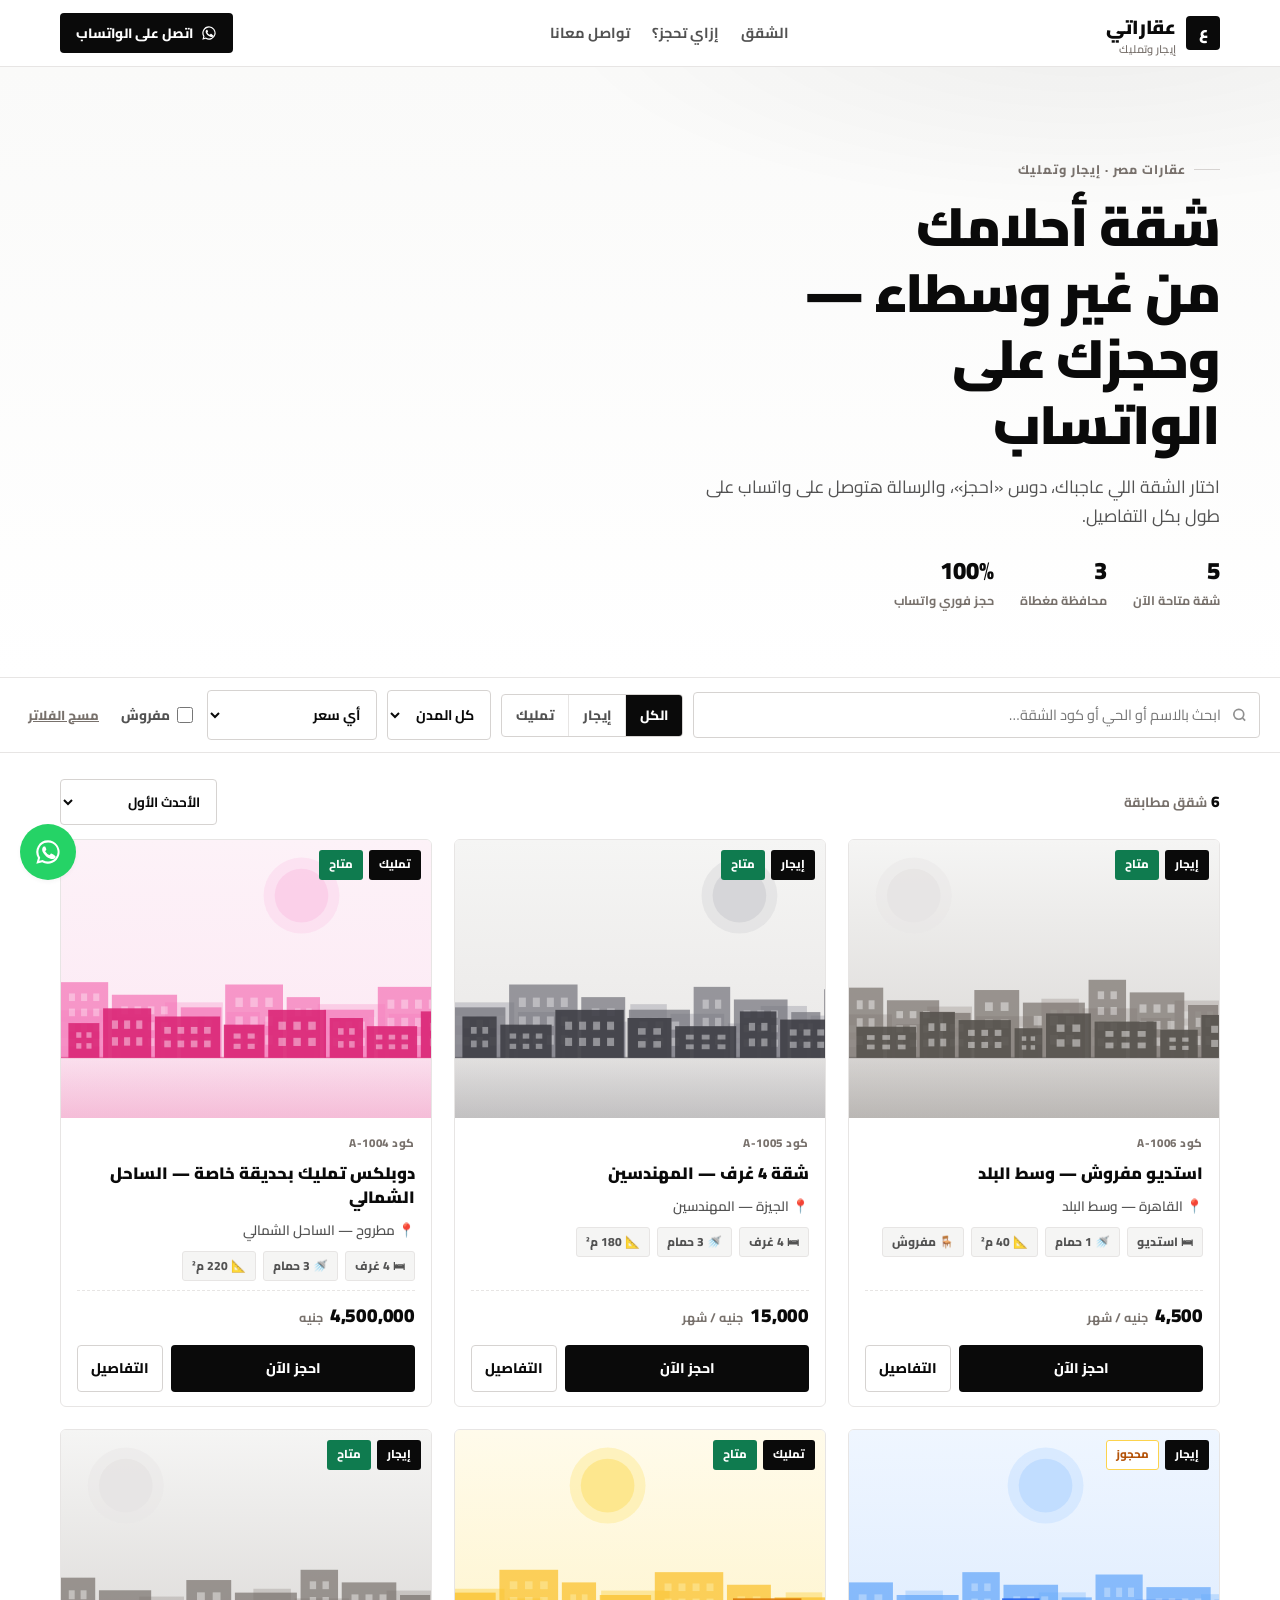
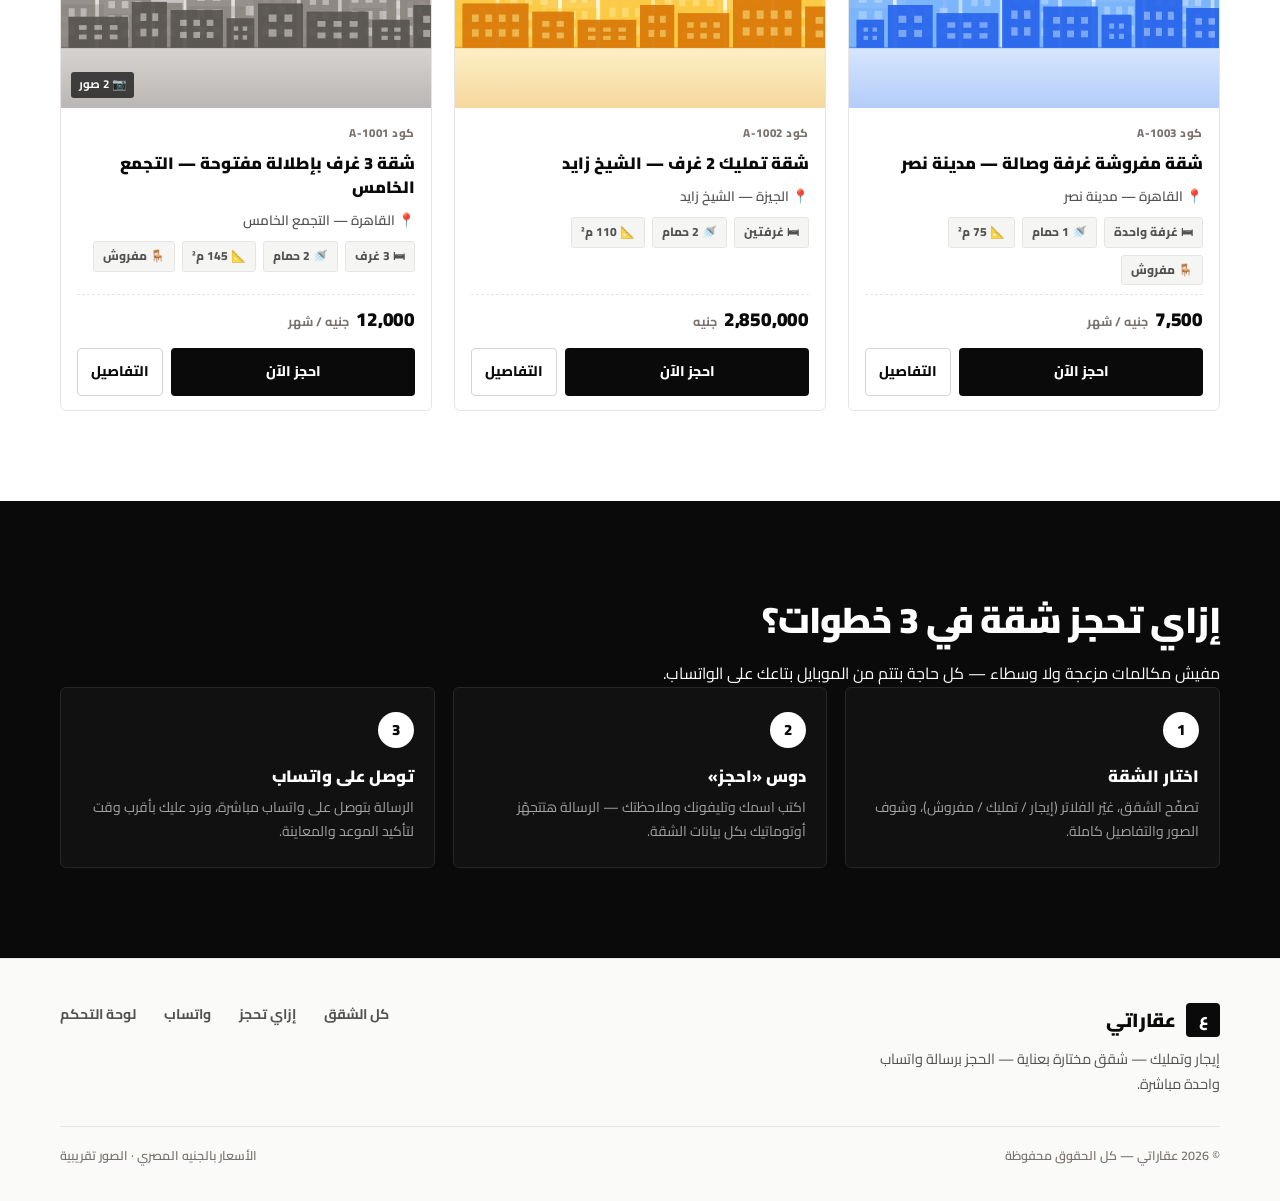
==== index.html @ 0a49b3c4 "aqarat site: public listings + admin panel + whatsapp booking" ====
<!DOCTYPE html>
<html lang="ar" dir="rtl">
<head>
<meta charset="utf-8">
<meta name="viewport" content="width=device-width, initial-scale=1, viewport-fit=cover">
<title>عقاراتي — إيجار وتمليك | شقق مختارة بعناية</title>
<meta name="description" content="موقع عقارات لعرض شقق الإيجار والتمليك — تفاصيل كاملة وصور، وحجز فوري عبر الواتساب.">
<meta name="theme-color" content="#0A0A0A">
<link rel="icon" href="assets/app-icon.svg" type="image/svg+xml">
<link rel="preconnect" href="https://fonts.googleapis.com">
<link rel="preconnect" href="https://fonts.gstatic.com" crossorigin>
<link href="https://fonts.googleapis.com/css2?family=Cairo:wght@400;600;700;800;900&display=swap" rel="stylesheet">
<link rel="stylesheet" href="assets/css/style.css">
</head>
<body>

<header class="hdr">
  <div class="wrap hdr__in">
    <a class="brand" href="#top">
      <span class="brand__mark" id="brandMark">ع</span>
      <span>
        <span id="brandName">عقاراتي</span>
        <small class="brand__sub" id="brandSub">إيجار وتمليك</small>
      </span>
    </a>
    <nav class="hdr__nav">
      <a href="#listings">الشقق</a>
      <a href="#how">إزاي تحجز؟</a>
      <a href="#" id="navWa">تواصل معانا</a>
    </nav>
    <a class="hdr__wa" id="hdrWa" href="#" target="_blank" rel="noopener">
      <svg width="16" height="16" viewBox="0 0 24 24" fill="currentColor" aria-hidden="true"><path d="M12 2a10 10 0 0 0-8.6 15.1L2 22l5-1.3A10 10 0 1 0 12 2zm0 18.2a8.2 8.2 0 0 1-4.2-1.2l-.3-.2-3 .8.8-2.9-.2-.3A8.2 8.2 0 1 1 12 20.2zm4.6-6.1c-.3-.1-1.5-.7-1.7-.8-.2-.1-.4-.1-.6.1-.2.3-.6.8-.8 1-.1.2-.3.2-.5.1a6.7 6.7 0 0 1-3.3-2.9c-.3-.4 0-.5.2-.7l.4-.5c.1-.2.2-.3.3-.5 0-.2 0-.4-.1-.5l-.7-1.7c-.2-.5-.4-.4-.6-.4h-.5c-.2 0-.5.1-.7.3-.3.3-1 1-1 2.4s1 2.8 1.2 3c.1.2 2 3.1 4.9 4.3.7.3 1.2.5 1.7.6.7.2 1.3.2 1.8.1.6-.1 1.5-.6 1.7-1.2.2-.6.2-1.1.2-1.2-.1-.2-.3-.3-.5-.4z"/></svg>
      <span>اتصل على الواتساب</span>
    </a>
    <button class="hdr__burger" id="burger" aria-label="القائمة">☰</button>
  </div>
</header>

<section class="hero" id="top">
  <div class="wrap">
    <span class="hero__eyebrow">عقارات مصر · إيجار وتمليك</span>
    <h1>شقة أحلامك <em>من غير وسطاء</em> — وحجزك على الواتساب</h1>
    <p id="heroTagline">اختار الشقة اللي عاجباك، دوس «احجز»، والرسالة هتوصل على واتساب على طول بكل التفاصيل.</p>
    <div class="hero__stats" id="heroStats">
      <div class="hstat"><b id="stAvail">—</b><span>شقة متاحة الآن</span></div>
      <div class="hstat"><b id="stCities">—</b><span>محافظة مغطاة</span></div>
      <div class="hstat"><b>100%</b><span>حجز فوري واتساب</span></div>
    </div>
  </div>
</section>

<section class="filters" id="listings">
  <div class="wrap filters__in">
    <div class="f-search">
      <input type="search" id="fq" placeholder="ابحث بالاسم أو الحي أو كود الشقة…" aria-label="بحث">
      <svg width="17" height="17" viewBox="0 0 24 24" fill="none" stroke="currentColor" stroke-width="2.4"><circle cx="11" cy="11" r="7"/><path d="m20 20-3.5-3.5"/></svg>
    </div>
    <div class="f-toggle" id="fType" role="group" aria-label="نوع العرض">
      <button type="button" data-v="all" class="is-on">الكل</button>
      <button type="button" data-v="rent">إيجار</button>
      <button type="button" data-v="sale">تمليك</button>
    </div>
    <select class="f-sel" id="fCity" aria-label="المدينة">
      <option value="all">كل المدن</option>
    </select>
    <select class="f-sel" id="fPrice" aria-label="السعر">
      <option value="all">أي سعر</option>
      <option value="rent-lt5000">إيجار أقل من 5,000</option>
      <option value="rent-5000-10000">إيجار 5,000 – 10,000</option>
      <option value="rent-10000-20000">إيجار 10,000 – 20,000</option>
      <option value="rent-gt20000">إيجار أكثر من 20,000</option>
      <option value="sale-lt3000000">تمليك أقل من 3 مليون</option>
      <option value="sale-gt3000000">تمليك أكثر من 3 مليون</option>
    </select>
    <label class="f-check"><input type="checkbox" id="fFurn"> مفروش</label>
    <button class="f-reset" id="fReset" type="button">مسح الفلاتر</button>
  </div>
</section>

<main class="wrap">
  <div class="toolbar">
    <div><b id="resCount">—</b> <span id="resLabel">شقة مطابقة</span></div>
    <select id="fSort" aria-label="ترتيب">
      <option value="new">الأحدث الأول</option>
      <option value="low">السعر: من الأقل</option>
      <option value="high">السعر: من الأعلى</option>
      <option value="area">المساحة: من الأكبر</option>
    </select>
  </div>
  <div class="grid" id="grid"></div>
</main>

<section class="how" id="how">
  <div class="wrap">
    <h2>إزاي تحجز شقة في 3 خطوات؟</h2>
    <p>مفيش مكالمات مزعجة ولا وسطاء — كل حاجة بتتم من الموبايل بتاعك على الواتساب.</p>
    <div class="how__grid">
      <div class="how__step">
        <b>1</b>
        <h3>اختار الشقة</h3>
        <p>تصفّح الشقق، غيّر الفلاتر (إيجار / تمليك / مفروش)، وشوف الصور والتفاصيل كاملة.</p>
      </div>
      <div class="how__step">
        <b>2</b>
        <h3>دوس «احجز»</h3>
        <p>اكتب اسمك وتليفونك وملاحظتك — الرسالة هتتجهّز أوتوماتيك بكل بيانات الشقة.</p>
      </div>
      <div class="how__step">
        <b>3</b>
        <h3>توصل على واتساب</h3>
        <p>الرسالة بتوصل على واتساب مباشرة، ونرد عليك بأقرب وقت لتأكيد الموعد والمعاينة.</p>
      </div>
    </div>
  </div>
</section>

<footer class="ftr">
  <div class="wrap">
    <div class="ftr__in">
      <div>
        <a class="brand" href="#top">
          <span class="brand__mark">ع</span>
          <span><span id="ftrName">عقاراتي</span></span>
        </a>
        <p class="ftr__about" id="ftrAbout">إيجار وتمليك — شقق مختارة بعناية في مختلف محافظات مصر.</p>
      </div>
      <div class="ftr__links">
        <a href="#listings">كل الشقق</a>
        <a href="#how">إزاي تحجز</a>
        <a href="#" id="ftrWa" target="_blank" rel="noopener">واتساب</a>
        <a href="admin.html">لوحة التحكم</a>
      </div>
    </div>
    <div class="ftr__bottom">
      <span>© <span id="year"></span> <span id="ftrName2">عقاراتي</span> — كل الحقوق محفوظة</span>
      <span>الأسعار بالجنيه المصري · الصور تقريبية</span>
    </div>
  </div>
</footer>

<a class="fab-wa" id="fabWa" href="#" target="_blank" rel="noopener" aria-label="واتساب">
  <svg width="28" height="28" viewBox="0 0 24 24" fill="currentColor" aria-hidden="true"><path d="M12 2a10 10 0 0 0-8.6 15.1L2 22l5-1.3A10 10 0 1 0 12 2zm0 18.2a8.2 8.2 0 0 1-4.2-1.2l-.3-.2-3 .8.8-2.9-.2-.3A8.2 8.2 0 1 1 12 20.2zm4.6-6.1c-.3-.1-1.5-.7-1.7-.8-.2-.1-.4-.1-.6.1-.2.3-.6.8-.8 1-.1.2-.3.2-.5.1a6.7 6.7 0 0 1-3.3-2.9c-.3-.4 0-.5.2-.7l.4-.5c.1-.2.2-.3.3-.5 0-.2 0-.4-.1-.5l-.7-1.7c-.2-.5-.4-.4-.6-.4h-.5c-.2 0-.5.1-.7.3-.3.3-1 1-1 2.4s1 2.8 1.2 3c.1.2 2 3.1 4.9 4.3.7.3 1.2.5 1.7.6.7.2 1.3.2 1.8.1.6-.1 1.5-.6 1.7-1.2.2-.6.2-1.1.2-1.2-.1-.2-.3-.3-.5-.4z"/></svg>
</a>

<div class="modal" id="detModal" role="dialog" aria-modal="true" aria-label="تفاصيل الشقة">
  <div class="modal__bd" data-close></div>
  <div class="modal__panel" id="detPanel"></div>
</div>

<script src="assets/js/common.js"></script>
<script src="assets/js/app.js"></script>
<script>
(function(){
  var s = document.createElement('script');
  s.src = 'data/listings.js?t=' + Date.now();
  s.onload = function(){ window.App.boot(); };
  s.onerror = function(){ window.App.boot(); };
  document.body.appendChild(s);
})();
</script>
</body>
</html>
---- assets/css/style.css ----
/* ============================================================
   AQARAT — public site design system
   Monochrome editorial + Cairo font, sharp radius, hairlines
   ============================================================ */
:root{
  --paper:#FFFFFF;
  --bone:#FAFAF9;
  --sand:#F5F5F4;
  --ink:#0A0A0A;
  --graphite:#1E1E1E;

  --t-hi:#0A0A0A;
  --t-mid:#525252;
  --t-lo:#78716C;

  --line:#E7E5E4;
  --line-2:#D6D3D1;
  --line-dark:#262626;

  --ok:#0F7B4F;
  --ok-bg:#ECFDF5;
  --warn:#B45309;
  --warn-bg:#FFFBEB;
  --off:#6B7280;
  --off-bg:#F3F4F6;
  --wa:#25D366;
  --wa-dark:#128C7E;
  --danger:#B91C1C;

  --r:4px;
  --r-lg:6px;
  --max:1240px;
  --gut:clamp(16px,4vw,40px);
  --sect:clamp(48px,7vw,96px);

  --sans:'Cairo','Inter',-apple-system,BlinkMacSystemFont,'Segoe UI',sans-serif;
  --ease:cubic-bezier(.22,.61,.36,1);
  --sh:0 1px 2px rgba(0,0,0,.04),0 8px 28px -12px rgba(0,0,0,.14);
  --sh-lg:0 2px 4px rgba(0,0,0,.04),0 30px 70px -30px rgba(0,0,0,.28);
}

*,*::before,*::after{box-sizing:border-box;margin:0;padding:0}
html{scroll-behavior:smooth;-webkit-text-size-adjust:100%;scroll-padding-top:90px}
body{
  font-family:var(--sans);background:var(--paper);color:var(--t-hi);
  line-height:1.7;font-size:16px;overflow-x:hidden;-webkit-font-smoothing:antialiased;
}
img{display:block;max-width:100%}
button,input,select,textarea{font:inherit;color:inherit}
a{color:inherit;text-decoration:none}
button{cursor:pointer;background:none;border:0}
:focus-visible{outline:2px solid var(--ink);outline-offset:2px}

.wrap{max-width:var(--max);margin:0 auto;padding:0 var(--gut)}

/* ---------------- header ---------------- */
.hdr{
  position:sticky;top:0;z-index:60;background:rgba(255,255,255,.92);
  backdrop-filter:blur(14px);border-bottom:1px solid var(--line);
}
.hdr__in{display:flex;align-items:center;justify-content:space-between;gap:16px;height:66px}
.brand{display:flex;align-items:center;gap:10px;font-weight:900;font-size:19px;letter-spacing:-.01em}
.brand__mark{
  width:34px;height:34px;background:var(--ink);color:#fff;border-radius:var(--r);
  display:grid;place-items:center;font-size:16px;font-weight:900;flex:none;
}
.brand__sub{display:block;font-size:11px;font-weight:600;color:var(--t-lo);letter-spacing:.02em;line-height:1}
.hdr__nav{display:flex;gap:22px;font-size:14.5px;font-weight:700;color:var(--t-mid)}
.hdr__nav a:hover{color:var(--t-hi)}
.hdr__wa{
  display:inline-flex;align-items:center;gap:8px;background:var(--ink);color:#fff;
  padding:9px 16px;border-radius:var(--r);font-size:13.5px;font-weight:800;
  transition:transform .2s var(--ease),background .2s;
}
.hdr__wa:hover{transform:translateY(-1px);background:var(--graphite)}
.hdr__burger{display:none;font-size:22px;padding:6px 8px}
@media(max-width:860px){
  .hdr__nav{display:none}
  .hdr__nav.is-open{
    display:flex;position:absolute;top:66px;right:0;left:0;flex-direction:column;
    gap:16px;background:var(--paper);border-bottom:1px solid var(--line);
    padding:18px var(--gut);font-size:16px;box-shadow:var(--sh);
  }
  .hdr__wa span{display:none}
}

/* ---------------- hero ---------------- */
.hero{
  position:relative;padding:clamp(44px,7vw,84px) 0 clamp(36px,5vw,64px);
  background:
    radial-gradient(900px 340px at 85% -10%,rgba(0,0,0,.05),transparent 60%),
    linear-gradient(180deg,var(--bone),var(--paper));
  border-bottom:1px solid var(--line);
}
.hero__eyebrow{
  display:inline-flex;align-items:center;gap:8px;font-size:12.5px;font-weight:800;
  letter-spacing:.08em;color:var(--t-lo);text-transform:uppercase;margin-bottom:14px;
}
.hero__eyebrow::before{content:"";width:26px;height:1px;background:var(--line-2)}
.hero h1{
  font-size:clamp(30px,5.4vw,54px);line-height:1.22;font-weight:900;letter-spacing:-.02em;
  max-width:16ch;
}
.hero h1 em{font-style:normal;position:relative;white-space:nowrap}
.hero h1 em::after{
  content:"";position:absolute;left:0;right:0;bottom:6px;height:10px;
  background:rgba(15,123,79,.16);z-index:-1;
}
.hero p{margin-top:14px;max-width:52ch;color:var(--t-mid);font-size:clamp(15px,1.6vw,17.5px)}
.hero__stats{display:flex;gap:26px;margin-top:26px;flex-wrap:wrap}
.hstat b{display:block;font-size:24px;font-weight:900;line-height:1.2}
.hstat span{font-size:12.5px;color:var(--t-lo);font-weight:700}

/* ---------------- filters ---------------- */
.filters{
  position:sticky;top:66px;z-index:50;background:rgba(255,255,255,.95);
  backdrop-filter:blur(12px);border-bottom:1px solid var(--line);
}
.filters__in{display:flex;gap:10px;align-items:center;padding:12px 0;flex-wrap:wrap}
.f-search{position:relative;flex:1;min-width:190px}
.f-search input{
  width:100%;padding:10px 38px 10px 14px;border:1px solid var(--line-2);
  border-radius:var(--r);background:var(--paper);font-size:14.5px;
}
.f-search svg{position:absolute;right:12px;top:50%;transform:translateY(-50%);opacity:.45}
.f-sel{
  padding:10px 12px;border:1px solid var(--line-2);border-radius:var(--r);
  background:var(--paper);font-size:14px;font-weight:700;max-width:170px;
}
.f-toggle{
  display:inline-flex;border:1px solid var(--line-2);border-radius:var(--r);overflow:hidden;
}
.f-toggle button{
  padding:9px 14px;font-size:13.5px;font-weight:800;color:var(--t-mid);
  border-left:1px solid var(--line);transition:.15s;
}
.f-toggle button:last-child{border-left:0}
.f-toggle button.is-on{background:var(--ink);color:#fff}
.f-check{
  display:inline-flex;align-items:center;gap:7px;font-size:13.5px;font-weight:800;
  color:var(--t-mid);padding:9px 4px;user-select:none;cursor:pointer;
}
.f-check input{accent-color:var(--ink);width:16px;height:16px}
.f-reset{font-size:13px;font-weight:800;color:var(--t-lo);text-decoration:underline;padding:8px}
.f-reset:hover{color:var(--ink)}
@media(max-width:720px){
  .filters__in{gap:8px}
  .f-sel{max-width:none;flex:1;min-width:120px}
}

/* ---------------- toolbar ---------------- */
.toolbar{display:flex;justify-content:space-between;align-items:center;gap:14px;padding:26px 0 14px;flex-wrap:wrap}
.toolbar b{font-size:15.5px;font-weight:900}
.toolbar span{color:var(--t-lo);font-weight:700;font-size:13.5px}
.toolbar select{
  padding:8px 12px;border:1px solid var(--line-2);border-radius:var(--r);
  font-size:13.5px;font-weight:700;background:var(--paper);
}

/* ---------------- cards grid ---------------- */
.grid{
  display:grid;gap:22px;padding-bottom:var(--sect);
  grid-template-columns:repeat(auto-fill,minmax(300px,1fr));
}
.card{
  border:1px solid var(--line);border-radius:var(--r-lg);background:var(--paper);
  overflow:hidden;display:flex;flex-direction:column;
  transition:box-shadow .25s var(--ease),transform .25s var(--ease),border-color .25s;
}
.card:hover{box-shadow:var(--sh-lg);transform:translateY(-3px);border-color:var(--line-2)}
.card__media{position:relative;aspect-ratio:4/3;background:var(--sand);overflow:hidden;cursor:pointer}
.card__media img{
  width:100%;height:100%;object-fit:cover;
  transition:transform .5s var(--ease);
}
.card:hover .card__media img{transform:scale(1.04)}
.card__badges{position:absolute;top:10px;right:10px;display:flex;gap:6px;flex-wrap:wrap;max-width:75%}
.badge{
  font-size:11.5px;font-weight:800;padding:4px 9px;border-radius:3px;
  background:rgba(255,255,255,.94);color:var(--ink);border:1px solid rgba(0,0,0,.06);
  backdrop-filter:blur(6px);
}
.badge--type{background:var(--ink);color:#fff;border-color:transparent}
.badge--ok{background:var(--ok);color:#fff;border-color:transparent}
.badge--warn{background:#fff;color:var(--warn);border-color:#FCD34D}
.badge--off{background:var(--off);color:#fff;border-color:transparent}
.badge--furn{background:#fff;color:var(--ok);border-color:#A7F3D0}
.card__count{
  position:absolute;bottom:10px;left:10px;background:rgba(10,10,10,.72);color:#fff;
  font-size:11.5px;font-weight:700;padding:3px 8px;border-radius:3px;
}
.card__body{padding:16px 16px 14px;display:flex;flex-direction:column;gap:9px;flex:1}
.card__ref{font-size:11.5px;font-weight:800;color:var(--t-lo);letter-spacing:.05em}
.card__title{font-size:16.5px;font-weight:900;line-height:1.45;cursor:pointer}
.card__title:hover{text-decoration:underline;text-underline-offset:3px}
.card__loc{font-size:13.5px;color:var(--t-mid);font-weight:600}
.card__chips{display:flex;gap:7px;flex-wrap:wrap}
.chip{
  font-size:12px;font-weight:800;color:var(--t-mid);background:var(--sand);
  border:1px solid var(--line);padding:4px 9px;border-radius:3px;
}
.card__price{
  display:flex;align-items:baseline;gap:7px;margin-top:auto;padding-top:8px;
  border-top:1px dashed var(--line);
}
.card__price b{font-size:19px;font-weight:900;letter-spacing:-.01em}
.card__price span{font-size:12.5px;color:var(--t-lo);font-weight:700}
.card__actions{display:grid;grid-template-columns:1fr auto;gap:8px;padding-top:4px}
.btn{
  display:inline-flex;align-items:center;justify-content:center;gap:8px;
  padding:11px 16px;border-radius:var(--r);font-size:14px;font-weight:800;
  border:1px solid transparent;transition:.2s var(--ease);
}
.btn--dark{background:var(--ink);color:#fff}
.btn--dark:hover{background:var(--graphite);transform:translateY(-1px)}
.btn--ghost{border-color:var(--line-2);color:var(--t-hi);background:var(--paper)}
.btn--ghost:hover{border-color:var(--ink);background:var(--sand)}
.btn--wa{background:var(--wa);color:#06281A}
.btn--wa:hover{background:#1FBE5B;transform:translateY(-1px)}
.btn--icon{padding:11px 13px}

/* ---------------- empty ---------------- */
.empty{
  grid-column:1/-1;text-align:center;padding:70px 20px;border:1px dashed var(--line-2);
  border-radius:var(--r-lg);background:var(--bone);
}
.empty b{display:block;font-size:19px;font-weight:900;margin-bottom:6px}
.empty p{color:var(--t-mid);font-size:14.5px}

/* ---------------- how it works ---------------- */
.how{background:var(--ink);color:#fff;padding:var(--sect) 0}
.how h2{font-size:clamp(24px,3.4vw,36px);font-weight:900;letter-spacing:-.02em;margin-bottom:8px}
.how>p{color:#A3A3A3;max-width:60ch;margin-bottom:36px;font-size:15.5px}
.how__grid{display:grid;gap:18px;grid-template-columns:repeat(auto-fit,minmax(230px,1fr))}
.how__step{border:1px solid var(--line-dark);border-radius:var(--r-lg);padding:24px 20px;background:#111}
.how__step b{
  display:grid;place-items:center;width:36px;height:36px;border-radius:50%;
  background:#fff;color:var(--ink);font-weight:900;margin-bottom:14px;font-size:15px;
}
.how__step h3{font-size:16.5px;font-weight:900;margin-bottom:6px}
.how__step p{color:#A3A3A3;font-size:14px;line-height:1.7}

/* ---------------- footer ---------------- */
.ftr{border-top:1px solid var(--line);padding:44px 0 34px;background:var(--bone)}
.ftr__in{display:flex;justify-content:space-between;gap:24px;flex-wrap:wrap;align-items:flex-start}
.ftr__about{max-width:44ch;color:var(--t-mid);font-size:14.5px;margin-top:10px}
.ftr__links{display:flex;gap:28px;flex-wrap:wrap;font-size:14px;font-weight:700;color:var(--t-mid)}
.ftr__links a:hover{color:var(--ink)}
.ftr__bottom{
  margin-top:30px;padding-top:18px;border-top:1px solid var(--line);
  display:flex;justify-content:space-between;gap:12px;flex-wrap:wrap;
  font-size:12.5px;color:var(--t-lo);font-weight:600;
}

/* ---------------- modal ---------------- */
.modal{
  position:fixed;inset:0;z-index:100;display:none;
  align-items:center;justify-content:center;padding:20px;
}
.modal.is-open{display:flex}
.modal__bd{
  position:absolute;inset:0;background:rgba(10,10,10,.6);backdrop-filter:blur(4px);
  animation:fade .25s var(--ease);
}
.modal__panel{
  position:relative;background:var(--paper);border-radius:var(--r-lg);
  width:min(980px,100%);max-height:92vh;overflow:auto;box-shadow:var(--sh-lg);
  animation:rise .3s var(--ease);
}
.modal__close{
  position:absolute;top:12px;left:12px;z-index:5;width:38px;height:38px;border-radius:50%;
  background:rgba(255,255,255,.94);border:1px solid var(--line);font-size:18px;font-weight:900;
  display:grid;place-items:center;box-shadow:var(--sh);
}
.modal__close:hover{background:var(--ink);color:#fff}
@keyframes fade{from{opacity:0}to{opacity:1}}
@keyframes rise{from{opacity:0;transform:translateY(22px)}to{opacity:1;transform:none}}

/* detail layout */
.det{display:grid;grid-template-columns:1.25fr 1fr}
@media(max-width:820px){.det{grid-template-columns:1fr}}
.det__media{background:var(--sand);position:relative}
.det__main{aspect-ratio:4/3;background:var(--sand)}
.det__main img{width:100%;height:100%;object-fit:cover}
.det__thumbs{display:flex;gap:8px;padding:10px;overflow-x:auto;background:#fff;border-top:1px solid var(--line)}
.det__thumbs img{
  width:76px;height:58px;object-fit:cover;border-radius:3px;cursor:pointer;
  border:2px solid transparent;flex:none;opacity:.7;transition:.2s;
}
.det__thumbs img.is-on{border-color:var(--ink);opacity:1}
.det__nav{
  position:absolute;top:50%;transform:translateY(-50%);width:42px;height:42px;
  background:rgba(255,255,255,.92);border:1px solid var(--line);border-radius:50%;
  font-size:17px;font-weight:900;display:grid;place-items:center;box-shadow:var(--sh);
}
.det__nav:hover{background:var(--ink);color:#fff}
.det__nav--prev{right:12px}
.det__nav--next{left:12px}
.det__info{padding:26px 26px 30px;display:flex;flex-direction:column;gap:14px}
.det__badges{display:flex;gap:7px;flex-wrap:wrap}
.det__title{font-size:clamp(20px,2.4vw,26px);font-weight:900;line-height:1.4}
.det__price{font-size:26px;font-weight:900;letter-spacing:-.02em}
.det__price small{font-size:14px;color:var(--t-lo);font-weight:700}
.det__specs{
  display:grid;grid-template-columns:repeat(2,1fr);gap:1px;background:var(--line);
  border:1px solid var(--line);border-radius:var(--r);overflow:hidden;
}
.spec{background:var(--paper);padding:12px 14px}
.spec span{display:block;font-size:11.5px;color:var(--t-lo);font-weight:800;letter-spacing:.04em}
.spec b{font-size:15px;font-weight:900}
.det__desc{font-size:14.8px;color:var(--t-mid);line-height:1.85}
.det__actions{display:grid;gap:9px;grid-template-columns:1fr 1fr}
.det__actions .btn--wa{grid-column:1/-1}
@media(max-width:420px){.det__actions{grid-template-columns:1fr}}

/* booking form */
.bform{border-top:1px dashed var(--line);padding-top:16px;display:flex;flex-direction:column;gap:10px}
.bform h4{font-size:15px;font-weight:900}
.bform .row{display:grid;grid-template-columns:1fr 1fr;gap:10px}
@media(max-width:520px){.bform .row{grid-template-columns:1fr}}
.field label{display:block;font-size:12.5px;font-weight:800;color:var(--t-mid);margin-bottom:5px}
.field input,.field select,.field textarea{
  width:100%;padding:11px 13px;border:1px solid var(--line-2);border-radius:var(--r);
  background:var(--paper);font-size:14.5px;transition:border-color .15s;
}
.field input:focus,.field select:focus,.field textarea:focus{border-color:var(--ink);outline:none}
.field textarea{resize:vertical;min-height:74px}
.field--err input,.field--err textarea{border-color:var(--danger);background:#FEF2F2}
.field .hint{font-size:11.5px;color:var(--t-lo);margin-top:4px}
.err-msg{font-size:12px;color:var(--danger);font-weight:700;display:none;margin-top:4px}
.field--err .err-msg{display:block}

/* ---------------- toast ---------------- */
.toast{
  position:fixed;bottom:24px;right:50%;transform:translate(50%,20px);z-index:200;
  background:var(--ink);color:#fff;padding:13px 20px;border-radius:var(--r);
  font-size:14px;font-weight:700;box-shadow:var(--sh-lg);opacity:0;
  transition:.35s var(--ease);max-width:min(92vw,480px);text-align:center;
}
.toast.is-in{opacity:1;transform:translate(50%,0)}
.toast--ok{background:var(--ok)}
.toast--err{background:var(--danger)}

/* ---------------- floating wa ---------------- */
.fab-wa{
  position:fixed;bottom:20px;left:20px;z-index:70;width:56px;height:56px;border-radius:50%;
  background:var(--wa);color:#fff;display:grid;place-items:center;box-shadow:var(--sh-lg);
  transition:transform .2s var(--ease);
}
.fab-wa:hover{transform:scale(1.08)}

/* ---------------- responsive helpers ---------------- */
@media(max-width:560px){
  .grid{grid-template-columns:1fr;gap:16px}
  .card__actions{grid-template-columns:1fr auto}
}
@media(prefers-reduced-motion:reduce){
  *,*::before,*::after{animation-duration:.01ms!important;transition-duration:.01ms!important}
}
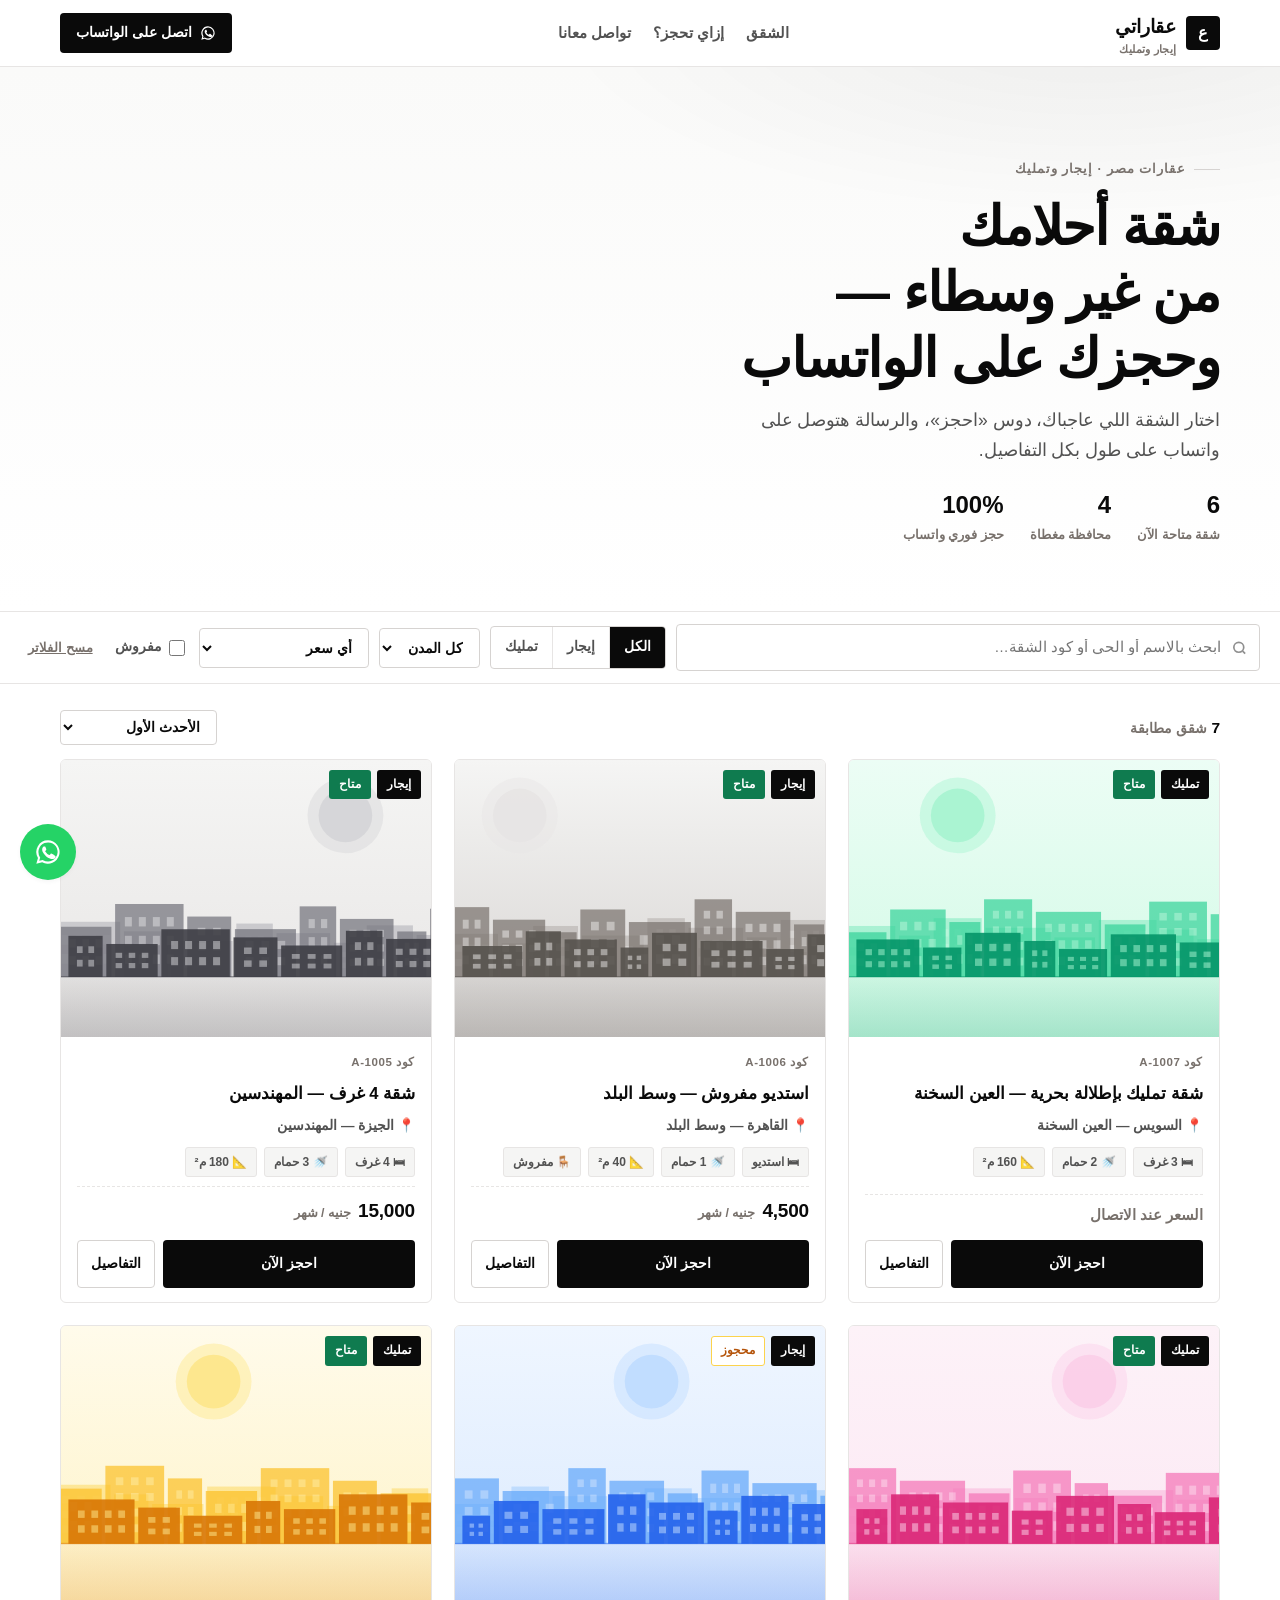
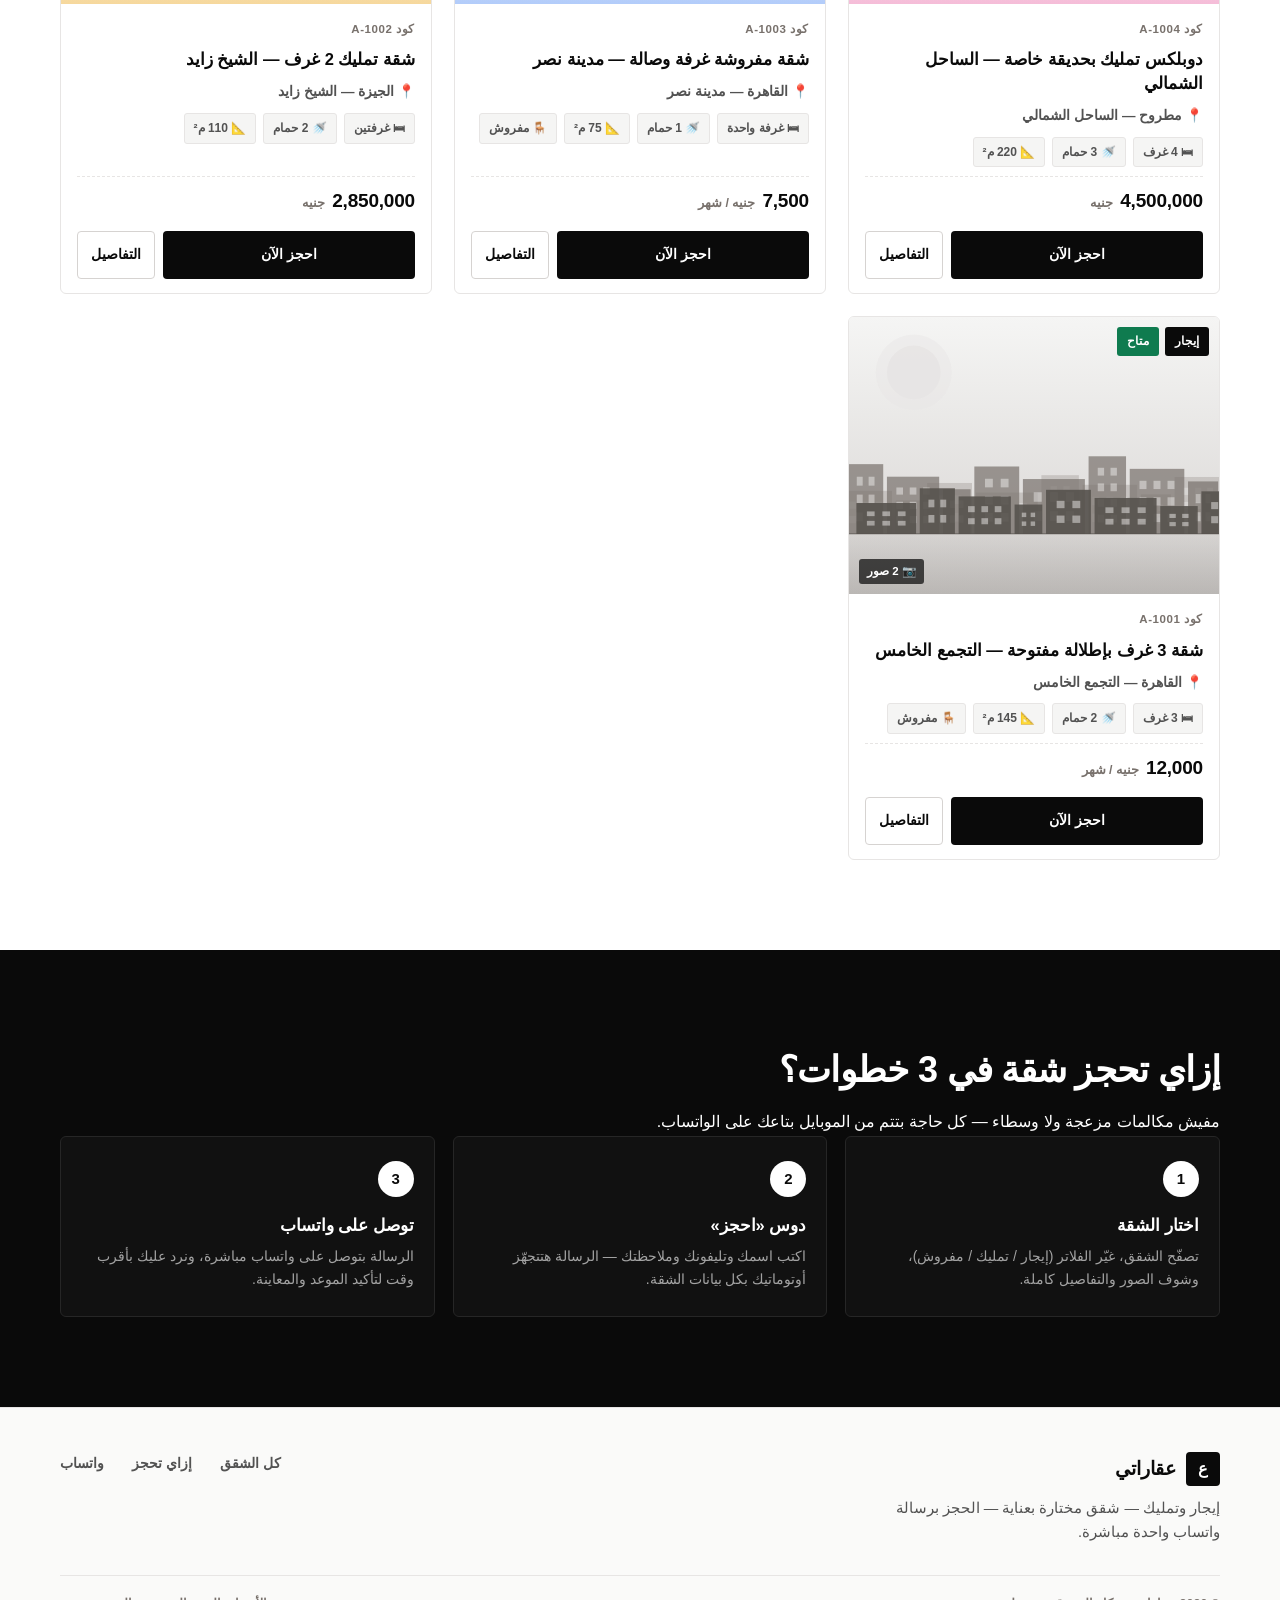
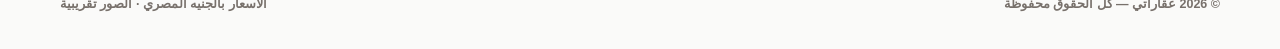
==== commit c9c61dc4: "Security harden: hidden admin (_9f3k7x2q), email+pass, PBKDF2, lockout+idle, CSP, IP allowlist, Tele" ====
--- a/index.html
+++ b/index.html
@@ -3,6 +3,7 @@
 <head>
 <meta charset="utf-8">
 <meta name="viewport" content="width=device-width, initial-scale=1, viewport-fit=cover">
+<meta http-equiv="Content-Security-Policy" content="default-src 'self'; script-src 'self'; style-src 'self' 'unsafe-inline' https://fonts.googleapis.com; font-src 'self' data: https://fonts.gstatic.com; img-src 'self' data: blob: https:; connect-src 'self'; object-src 'none'; base-uri 'self'; form-action 'self'">
 <title>عقاراتي — إيجار وتمليك | شقق مختارة بعناية</title>
 <meta name="description" content="موقع عقارات لعرض شقق الإيجار والتمليك — تفاصيل كاملة وصور، وحجز فوري عبر الواتساب.">
 <meta name="theme-color" content="#0A0A0A">
@@ -128,7 +129,6 @@
         <a href="#listings">كل الشقق</a>
         <a href="#how">إزاي تحجز</a>
         <a href="#" id="ftrWa" target="_blank" rel="noopener">واتساب</a>
-        <a href="admin.html">لوحة التحكم</a>
       </div>
     </div>
     <div class="ftr__bottom">
@@ -149,14 +149,5 @@
 
 <script src="assets/js/common.js"></script>
 <script src="assets/js/app.js"></script>
-<script>
-(function(){
-  var s = document.createElement('script');
-  s.src = 'data/listings.js?t=' + Date.now();
-  s.onload = function(){ window.App.boot(); };
-  s.onerror = function(){ window.App.boot(); };
-  document.body.appendChild(s);
-})();
-</script>
 </body>
 </html>
--- a/assets/css/style.css
+++ b/assets/css/style.css
@@ -204,6 +204,7 @@
   border-top:1px dashed var(--line);
 }
 .card__price b{font-size:19px;font-weight:900;letter-spacing:-.01em}
+.card__price b.is-na{font-size:14.5px;color:var(--t-lo);letter-spacing:0}
 .card__price span{font-size:12.5px;color:var(--t-lo);font-weight:700}
 .card__actions{display:grid;grid-template-columns:1fr auto;gap:8px;padding-top:4px}
 .btn{
@@ -300,6 +301,7 @@
 .det__badges{display:flex;gap:7px;flex-wrap:wrap}
 .det__title{font-size:clamp(20px,2.4vw,26px);font-weight:900;line-height:1.4}
 .det__price{font-size:26px;font-weight:900;letter-spacing:-.02em}
+.det__price.is-na{font-size:18px;color:var(--t-mid);letter-spacing:0}
 .det__price small{font-size:14px;color:var(--t-lo);font-weight:700}
 .det__specs{
   display:grid;grid-template-columns:repeat(2,1fr);gap:1px;background:var(--line);
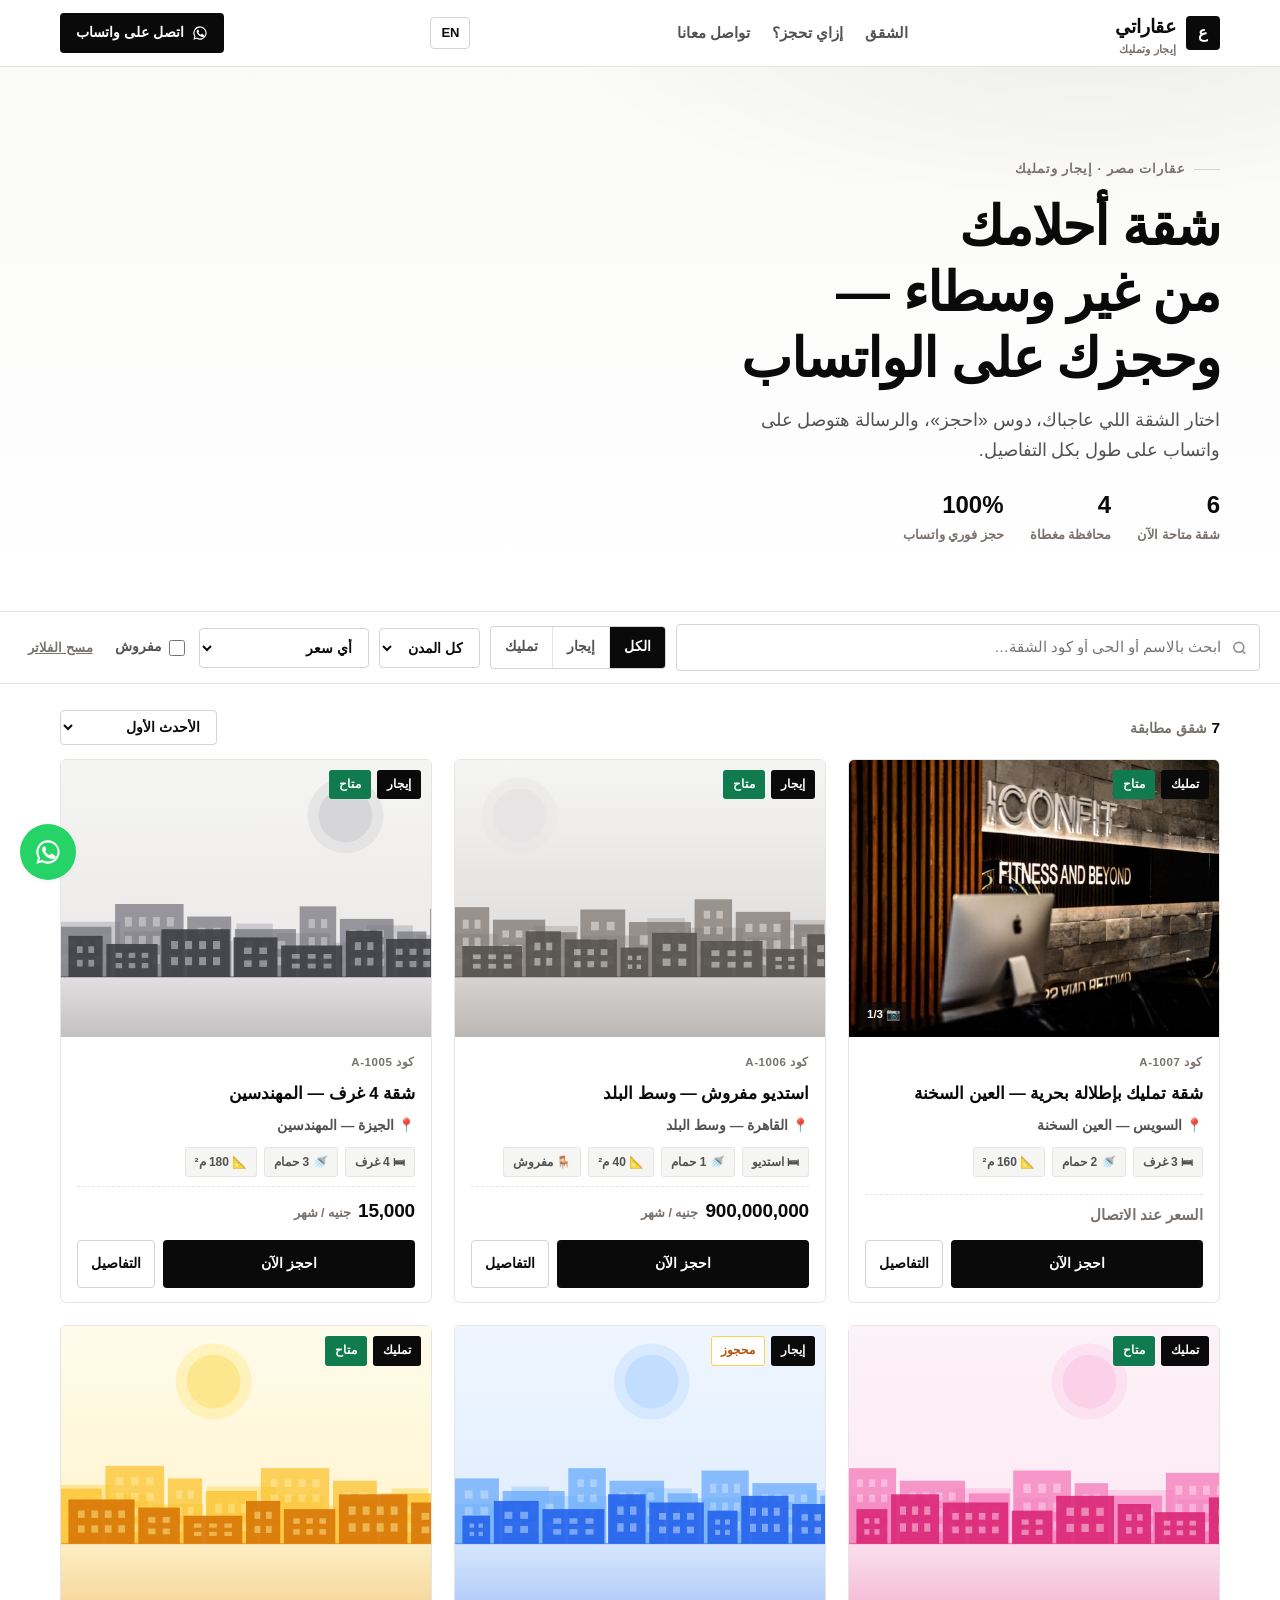
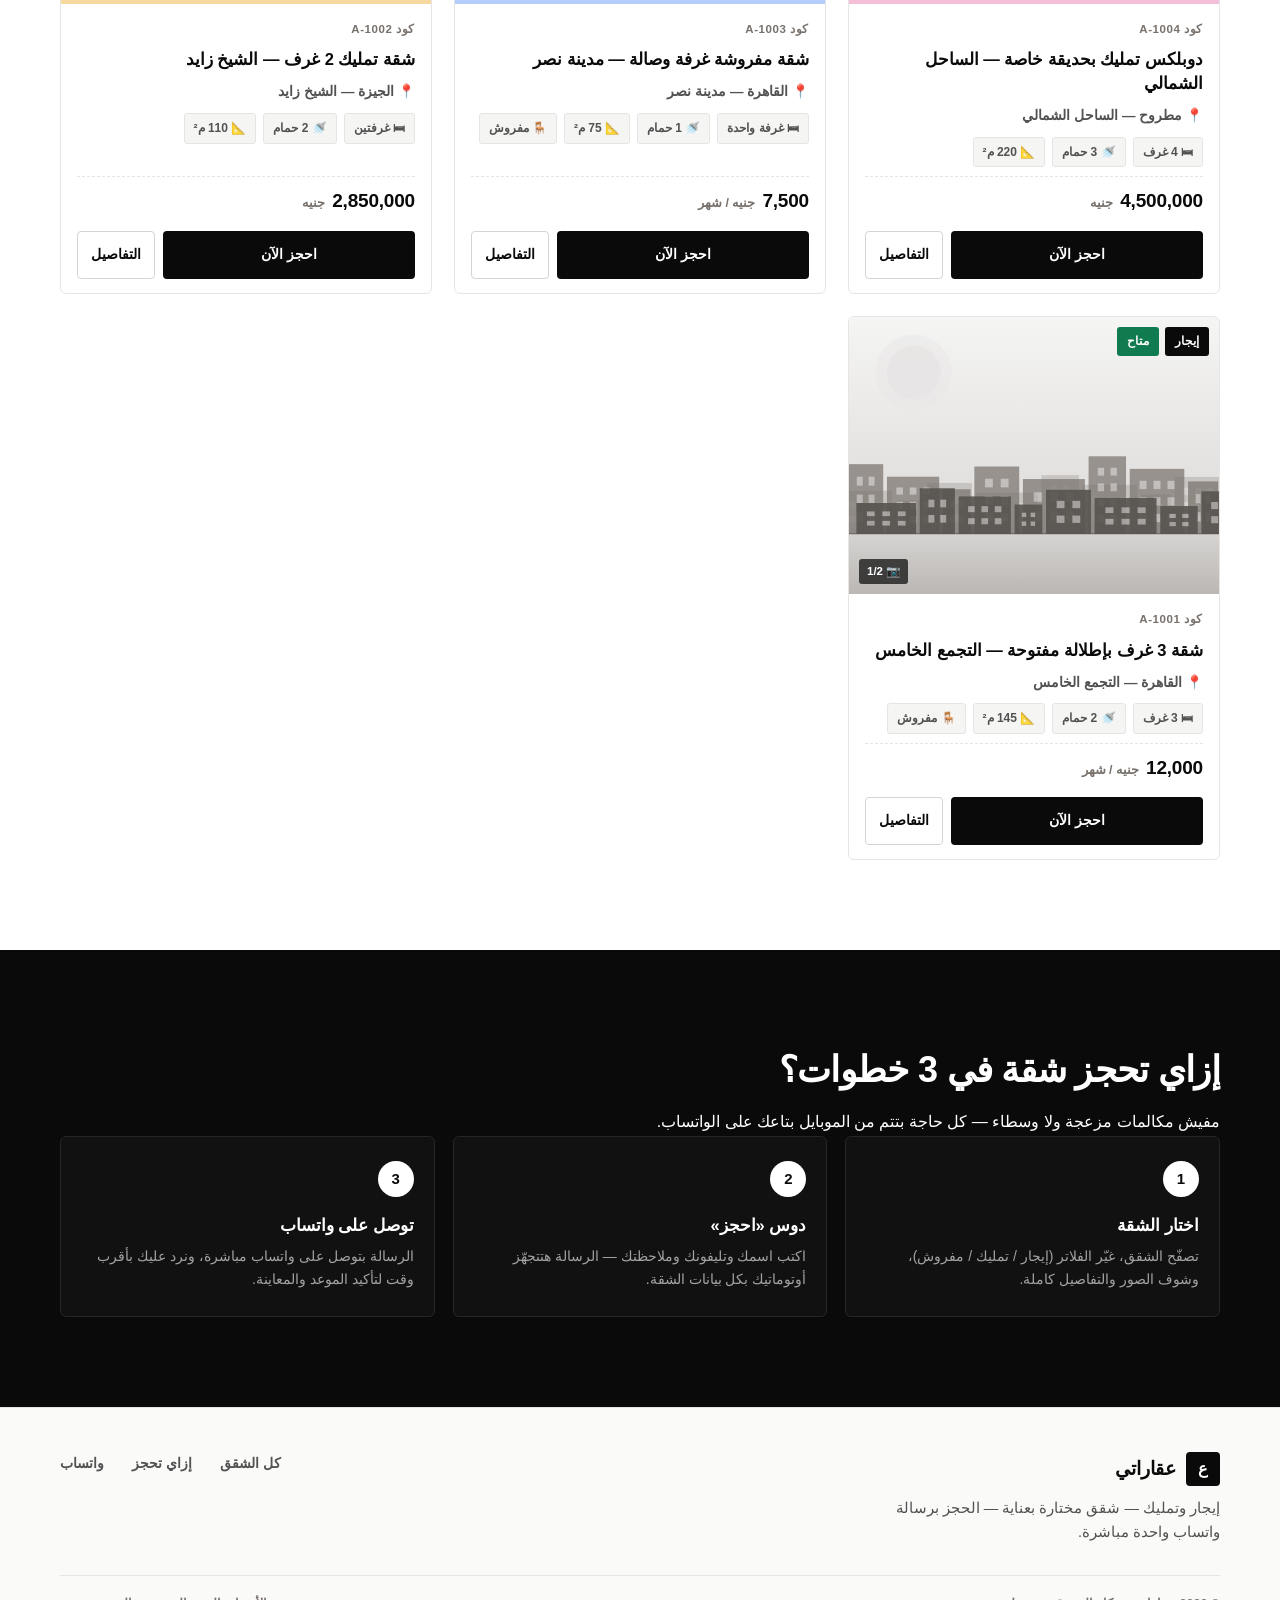
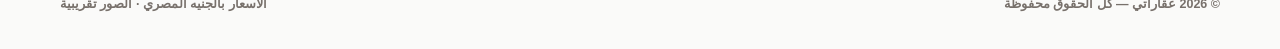
==== commit a95626f3: "feat: كاروسيل صور عند المرور على الكارت + تبديل اللغة عربي/إنجليزي" ====
--- a/index.html
+++ b/index.html
@@ -25,27 +25,28 @@
       </span>
     </a>
     <nav class="hdr__nav">
-      <a href="#listings">الشقق</a>
-      <a href="#how">إزاي تحجز؟</a>
-      <a href="#" id="navWa">تواصل معانا</a>
+      <a href="#listings" data-i18n="nav_listings">الشقق</a>
+      <a href="#how" data-i18n="nav_how">إزاي تحجز؟</a>
+      <a href="#" id="navWa" data-i18n="nav_contact">تواصل معانا</a>
     </nav>
+    <button class="hdr__lang" id="langBtn" type="button" data-i18n-aria="aria_lang" aria-label="تغيير اللغة">EN</button>
     <a class="hdr__wa" id="hdrWa" href="#" target="_blank" rel="noopener">
       <svg width="16" height="16" viewBox="0 0 24 24" fill="currentColor" aria-hidden="true"><path d="M12 2a10 10 0 0 0-8.6 15.1L2 22l5-1.3A10 10 0 1 0 12 2zm0 18.2a8.2 8.2 0 0 1-4.2-1.2l-.3-.2-3 .8.8-2.9-.2-.3A8.2 8.2 0 1 1 12 20.2zm4.6-6.1c-.3-.1-1.5-.7-1.7-.8-.2-.1-.4-.1-.6.1-.2.3-.6.8-.8 1-.1.2-.3.2-.5.1a6.7 6.7 0 0 1-3.3-2.9c-.3-.4 0-.5.2-.7l.4-.5c.1-.2.2-.3.3-.5 0-.2 0-.4-.1-.5l-.7-1.7c-.2-.5-.4-.4-.6-.4h-.5c-.2 0-.5.1-.7.3-.3.3-1 1-1 2.4s1 2.8 1.2 3c.1.2 2 3.1 4.9 4.3.7.3 1.2.5 1.7.6.7.2 1.3.2 1.8.1.6-.1 1.5-.6 1.7-1.2.2-.6.2-1.1.2-1.2-.1-.2-.3-.3-.5-.4z"/></svg>
-      <span>اتصل على الواتساب</span>
+      <span data-i18n="hdr_wa">اتصل على الواتساب</span>
     </a>
-    <button class="hdr__burger" id="burger" aria-label="القائمة">☰</button>
+    <button class="hdr__burger" id="burger" data-i18n-aria="aria_menu" aria-label="القائمة">☰</button>
   </div>
 </header>
 
 <section class="hero" id="top">
   <div class="wrap">
-    <span class="hero__eyebrow">عقارات مصر · إيجار وتمليك</span>
-    <h1>شقة أحلامك <em>من غير وسطاء</em> — وحجزك على الواتساب</h1>
+    <span class="hero__eyebrow" data-i18n="hero_eyebrow">عقارات مصر · إيجار وتمليك</span>
+    <h1 data-i18n-html="hero_h1">شقة أحلامك <em>من غير وسطاء</em> — وحجزك على الواتساب</h1>
     <p id="heroTagline">اختار الشقة اللي عاجباك، دوس «احجز»، والرسالة هتوصل على واتساب على طول بكل التفاصيل.</p>
     <div class="hero__stats" id="heroStats">
-      <div class="hstat"><b id="stAvail">—</b><span>شقة متاحة الآن</span></div>
-      <div class="hstat"><b id="stCities">—</b><span>محافظة مغطاة</span></div>
-      <div class="hstat"><b>100%</b><span>حجز فوري واتساب</span></div>
+      <div class="hstat"><b id="stAvail">—</b><span data-i18n="stat_avail">شقة متاحة الآن</span></div>
+      <div class="hstat"><b id="stCities">—</b><span data-i18n="stat_cities">محافظة مغطاة</span></div>
+      <div class="hstat"><b>100%</b><span data-i18n="stat_instant">حجز فوري واتساب</span></div>
     </div>
   </div>
 </section>
@@ -53,39 +54,39 @@
 <section class="filters" id="listings">
   <div class="wrap filters__in">
     <div class="f-search">
-      <input type="search" id="fq" placeholder="ابحث بالاسم أو الحي أو كود الشقة…" aria-label="بحث">
+      <input type="search" id="fq" data-i18n-ph="ph_search" data-i18n-aria="aria_search" placeholder="ابحث بالاسم أو الحي أو كود الشقة…" aria-label="بحث">
       <svg width="17" height="17" viewBox="0 0 24 24" fill="none" stroke="currentColor" stroke-width="2.4"><circle cx="11" cy="11" r="7"/><path d="m20 20-3.5-3.5"/></svg>
     </div>
     <div class="f-toggle" id="fType" role="group" aria-label="نوع العرض">
-      <button type="button" data-v="all" class="is-on">الكل</button>
-      <button type="button" data-v="rent">إيجار</button>
-      <button type="button" data-v="sale">تمليك</button>
+      <button type="button" data-v="all" class="is-on" data-i18n="type_all">الكل</button>
+      <button type="button" data-v="rent" data-i18n="btn_rent">إيجار</button>
+      <button type="button" data-v="sale" data-i18n="btn_sale">تمليك</button>
     </div>
-    <select class="f-sel" id="fCity" aria-label="المدينة">
-      <option value="all">كل المدن</option>
+    <select class="f-sel" id="fCity" data-i18n-aria="aria_city" aria-label="المدينة">
+      <option value="all" data-i18n="city_all">كل المدن</option>
     </select>
-    <select class="f-sel" id="fPrice" aria-label="السعر">
-      <option value="all">أي سعر</option>
-      <option value="rent-lt5000">إيجار أقل من 5,000</option>
-      <option value="rent-5000-10000">إيجار 5,000 – 10,000</option>
-      <option value="rent-10000-20000">إيجار 10,000 – 20,000</option>
-      <option value="rent-gt20000">إيجار أكثر من 20,000</option>
-      <option value="sale-lt3000000">تمليك أقل من 3 مليون</option>
-      <option value="sale-gt3000000">تمليك أكثر من 3 مليون</option>
+    <select class="f-sel" id="fPrice" data-i18n-aria="aria_price" aria-label="السعر">
+      <option value="all" data-i18n="price_all">أي سعر</option>
+      <option value="rent-lt5000" data-i18n="price_rent_lt5000">إيجار أقل من 5,000</option>
+      <option value="rent-5000-10000" data-i18n="price_rent_5000_10000">إيجار 5,000 – 10,000</option>
+      <option value="rent-10000-20000" data-i18n="price_rent_10000_20000">إيجار 10,000 – 20,000</option>
+      <option value="rent-gt20000" data-i18n="price_rent_gt20000">إيجار أكثر من 20,000</option>
+      <option value="sale-lt3000000" data-i18n="price_sale_lt3m">تمليك أقل من 3 مليون</option>
+      <option value="sale-gt3000000" data-i18n="price_sale_gt3m">تمليك أكثر من 3 مليون</option>
     </select>
-    <label class="f-check"><input type="checkbox" id="fFurn"> مفروش</label>
-    <button class="f-reset" id="fReset" type="button">مسح الفلاتر</button>
+    <label class="f-check"><input type="checkbox" id="fFurn"> <span data-i18n="furn_check">مفروش</span></label>
+    <button class="f-reset" id="fReset" type="button" data-i18n="reset_filters">مسح الفلاتر</button>
   </div>
 </section>
 
 <main class="wrap">
   <div class="toolbar">
-    <div><b id="resCount">—</b> <span id="resLabel">شقة مطابقة</span></div>
-    <select id="fSort" aria-label="ترتيب">
-      <option value="new">الأحدث الأول</option>
-      <option value="low">السعر: من الأقل</option>
-      <option value="high">السعر: من الأعلى</option>
-      <option value="area">المساحة: من الأكبر</option>
+    <div><b id="resCount">—</b> <span id="resLabel" data-i18n="res_many">شقة مطابقة</span></div>
+    <select id="fSort" data-i18n-aria="aria_sort" aria-label="ترتيب">
+      <option value="new" data-i18n="sort_new">الأحدث الأول</option>
+      <option value="low" data-i18n="sort_low">السعر: من الأقل</option>
+      <option value="high" data-i18n="sort_high">السعر: من الأعلى</option>
+      <option value="area" data-i18n="sort_area">المساحة: من الأكبر</option>
     </select>
   </div>
   <div class="grid" id="grid"></div>
@@ -93,23 +94,23 @@
 
 <section class="how" id="how">
   <div class="wrap">
-    <h2>إزاي تحجز شقة في 3 خطوات؟</h2>
-    <p>مفيش مكالمات مزعجة ولا وسطاء — كل حاجة بتتم من الموبايل بتاعك على الواتساب.</p>
+    <h2 data-i18n="how_title">إزاي تحجز شقة في 3 خطوات؟</h2>
+    <p data-i18n="how_sub">مفيش مكالمات مزعجة ولا وسطاء — كل حاجة بتتم من الموبايل بتاعك على الواتساب.</p>
     <div class="how__grid">
       <div class="how__step">
         <b>1</b>
-        <h3>اختار الشقة</h3>
-        <p>تصفّح الشقق، غيّر الفلاتر (إيجار / تمليك / مفروش)، وشوف الصور والتفاصيل كاملة.</p>
+        <h3 data-i18n="how_s1t">اختار الشقة</h3>
+        <p data-i18n="how_s1p">تصفّح الشقق، غيّر الفلاتر (إيجار / تمليك / مفروش)، وشوف الصور والتفاصيل كاملة.</p>
       </div>
       <div class="how__step">
         <b>2</b>
-        <h3>دوس «احجز»</h3>
-        <p>اكتب اسمك وتليفونك وملاحظتك — الرسالة هتتجهّز أوتوماتيك بكل بيانات الشقة.</p>
+        <h3 data-i18n="how_s2t">دوس «احجز»</h3>
+        <p data-i18n="how_s2p">اكتب اسمك وتليفونك وملاحظتك — الرسالة هتتجهّز أوتوماتيك بكل بيانات الشقة.</p>
       </div>
       <div class="how__step">
         <b>3</b>
-        <h3>توصل على واتساب</h3>
-        <p>الرسالة بتوصل على واتساب مباشرة، ونرد عليك بأقرب وقت لتأكيد الموعد والمعاينة.</p>
+        <h3 data-i18n="how_s3t">توصل على واتساب</h3>
+        <p data-i18n="how_s3p">الرسالة بتوصل على واتساب مباشرة، ونرد عليك بأقرب وقت لتأكيد الموعد والمعاينة.</p>
       </div>
     </div>
   </div>
@@ -126,28 +127,29 @@
         <p class="ftr__about" id="ftrAbout">إيجار وتمليك — شقق مختارة بعناية في مختلف محافظات مصر.</p>
       </div>
       <div class="ftr__links">
-        <a href="#listings">كل الشقق</a>
-        <a href="#how">إزاي تحجز</a>
-        <a href="#" id="ftrWa" target="_blank" rel="noopener">واتساب</a>
+        <a href="#listings" data-i18n="ftr_all">كل الشقق</a>
+        <a href="#how" data-i18n="ftr_how">إزاي تحجز</a>
+        <a href="#" id="ftrWa" target="_blank" rel="noopener" data-i18n="ftr_wa">واتساب</a>
       </div>
     </div>
     <div class="ftr__bottom">
-      <span>© <span id="year"></span> <span id="ftrName2">عقاراتي</span> — كل الحقوق محفوظة</span>
-      <span>الأسعار بالجنيه المصري · الصور تقريبية</span>
+      <span>© <span id="year"></span> <span id="ftrName2">عقاراتي</span> <span data-i18n="ftr_rights">— كل الحقوق محفوظة</span></span>
+      <span data-i18n="ftr_prices">الأسعار بالجنيه المصري · الصور تقريبية</span>
     </div>
   </div>
 </footer>
 
-<a class="fab-wa" id="fabWa" href="#" target="_blank" rel="noopener" aria-label="واتساب">
+<a class="fab-wa" id="fabWa" href="#" target="_blank" rel="noopener" data-i18n-aria="aria_whatsapp" aria-label="واتساب">
   <svg width="28" height="28" viewBox="0 0 24 24" fill="currentColor" aria-hidden="true"><path d="M12 2a10 10 0 0 0-8.6 15.1L2 22l5-1.3A10 10 0 1 0 12 2zm0 18.2a8.2 8.2 0 0 1-4.2-1.2l-.3-.2-3 .8.8-2.9-.2-.3A8.2 8.2 0 1 1 12 20.2zm4.6-6.1c-.3-.1-1.5-.7-1.7-.8-.2-.1-.4-.1-.6.1-.2.3-.6.8-.8 1-.1.2-.3.2-.5.1a6.7 6.7 0 0 1-3.3-2.9c-.3-.4 0-.5.2-.7l.4-.5c.1-.2.2-.3.3-.5 0-.2 0-.4-.1-.5l-.7-1.7c-.2-.5-.4-.4-.6-.4h-.5c-.2 0-.5.1-.7.3-.3.3-1 1-1 2.4s1 2.8 1.2 3c.1.2 2 3.1 4.9 4.3.7.3 1.2.5 1.7.6.7.2 1.3.2 1.8.1.6-.1 1.5-.6 1.7-1.2.2-.6.2-1.1.2-1.2-.1-.2-.3-.3-.5-.4z"/></svg>
 </a>
 
-<div class="modal" id="detModal" role="dialog" aria-modal="true" aria-label="تفاصيل الشقة">
+<div class="modal" id="detModal" role="dialog" aria-modal="true" data-i18n-aria="aria_details" aria-label="تفاصيل الشقة">
   <div class="modal__bd" data-close></div>
   <div class="modal__panel" id="detPanel"></div>
 </div>
 
 <script src="assets/js/common.js"></script>
+<script src="assets/js/i18n.js"></script>
 <script src="assets/js/app.js"></script>
 </body>
 </html>
--- a/assets/css/style.css
+++ b/assets/css/style.css
@@ -74,6 +74,12 @@
 }
 .hdr__wa:hover{transform:translateY(-1px);background:var(--graphite)}
 .hdr__burger{display:none;font-size:22px;padding:6px 8px}
+.hdr__lang{
+  display:inline-flex;align-items:center;justify-content:center;min-width:40px;height:32px;
+  padding:0 10px;border:1px solid var(--line-2);border-radius:var(--r);background:var(--paper);
+  font-size:13px;font-weight:900;color:var(--t-hi);cursor:pointer;transition:.15s;flex:none;
+}
+.hdr__lang:hover{background:var(--ink);color:#fff;border-color:var(--ink)}
 @media(max-width:860px){
   .hdr__nav{display:none}
   .hdr__nav.is-open{
@@ -173,7 +179,14 @@
   width:100%;height:100%;object-fit:cover;
   transition:transform .5s var(--ease);
 }
-.card:hover .card__media img{transform:scale(1.04)}
+.card__slides{position:absolute;inset:0}
+.card__media .card__slides img{
+  position:absolute;inset:0;
+  opacity:0;
+  transition:opacity .55s var(--ease),transform .5s var(--ease);
+}
+.card__media .card__slides img.is-on{opacity:1}
+.card:hover .card__media img.is-on{transform:scale(1.04)}
 .card__badges{position:absolute;top:10px;right:10px;display:flex;gap:6px;flex-wrap:wrap;max-width:75%}
 .badge{
   font-size:11.5px;font-weight:800;padding:4px 9px;border-radius:3px;
@@ -359,3 +372,15 @@
 @media(prefers-reduced-motion:reduce){
   *,*::before,*::after{animation-duration:.01ms!important;transition-duration:.01ms!important}
 }
+
+/* ---------------- LTR (English) overrides ---------------- */
+[dir=ltr] .f-search input{padding:10px 14px 10px 38px}
+[dir=ltr] .f-search svg{right:auto;left:12px}
+[dir=ltr] .f-toggle button{border-left:0;border-right:1px solid var(--line)}
+[dir=ltr] .f-toggle button:last-child{border-right:0}
+[dir=ltr] .card__badges{right:auto;left:10px}
+[dir=ltr] .card__count{left:auto;right:10px}
+[dir=ltr] .modal__close{left:auto;right:12px}
+[dir=ltr] .det__nav--prev{right:auto;left:12px}
+[dir=ltr] .det__nav--next{left:auto;right:12px}
+[dir=ltr] .fab-wa{left:auto;right:20px}
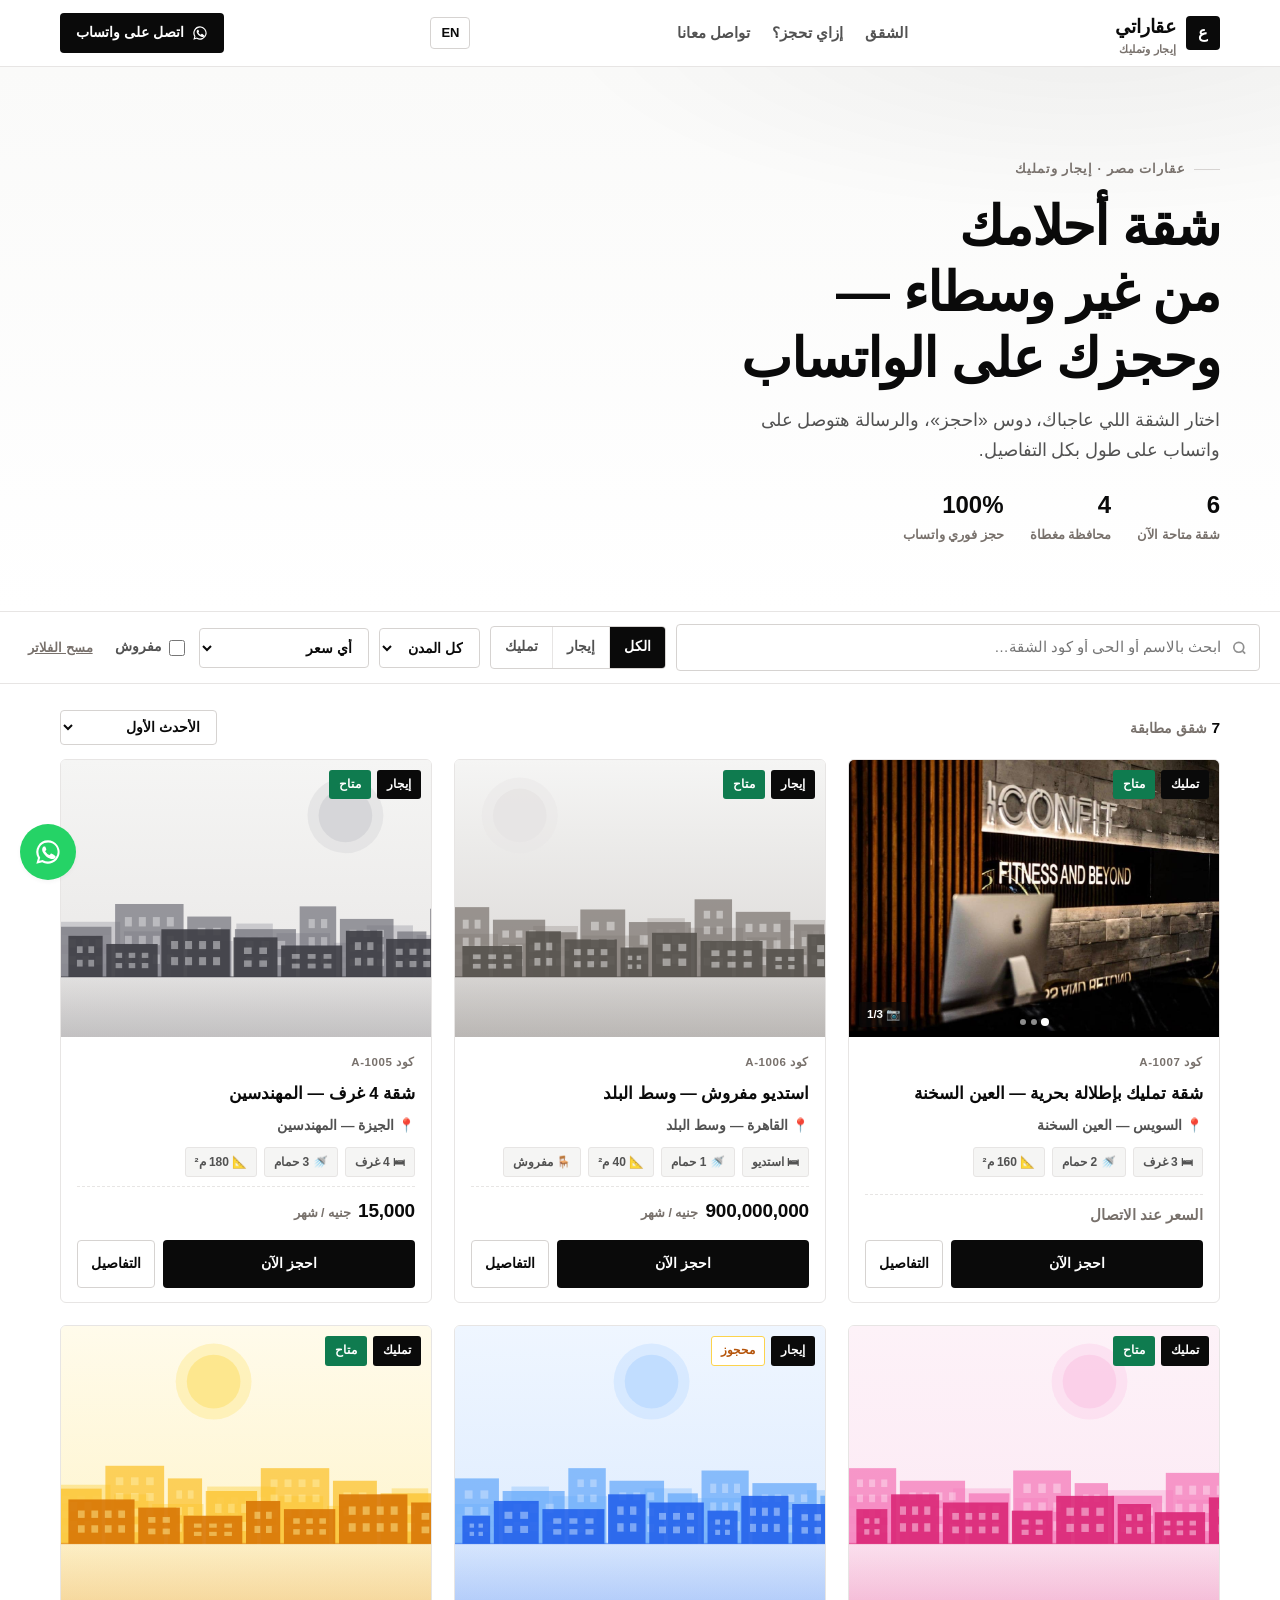
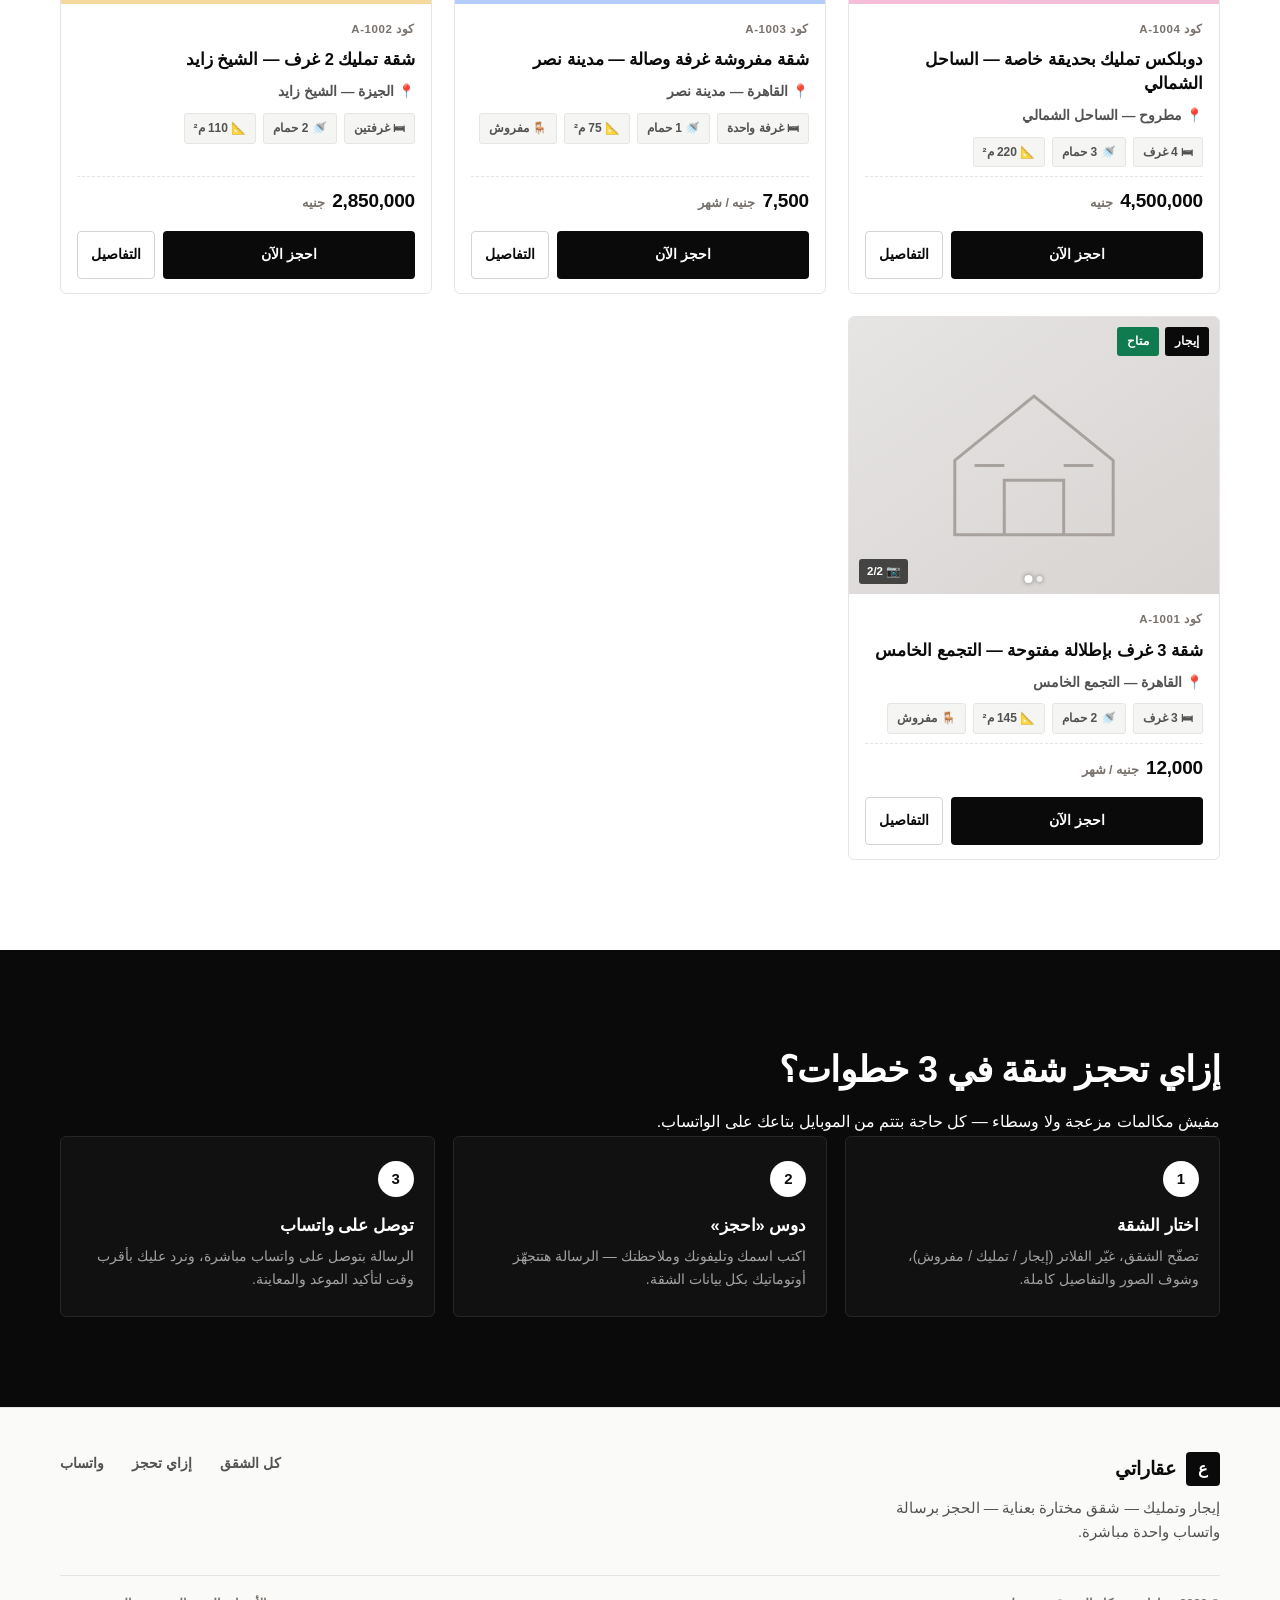
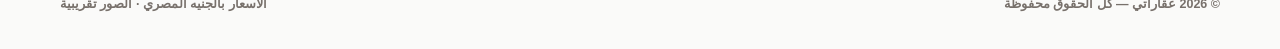
==== commit f8c61064: "feat: أنيميشنات إضافية + كاروسيل يتحرك تلقائياً + سحب باللمس + نسخ محدّثة" ====
--- a/index.html
+++ b/index.html
@@ -11,7 +11,7 @@
 <link rel="preconnect" href="https://fonts.googleapis.com">
 <link rel="preconnect" href="https://fonts.gstatic.com" crossorigin>
 <link href="https://fonts.googleapis.com/css2?family=Cairo:wght@400;600;700;800;900&display=swap" rel="stylesheet">
-<link rel="stylesheet" href="assets/css/style.css">
+<link rel="stylesheet" href="assets/css/style.css?v=3">
 </head>
 <body>
 
@@ -40,10 +40,10 @@
 
 <section class="hero" id="top">
   <div class="wrap">
-    <span class="hero__eyebrow" data-i18n="hero_eyebrow">عقارات مصر · إيجار وتمليك</span>
-    <h1 data-i18n-html="hero_h1">شقة أحلامك <em>من غير وسطاء</em> — وحجزك على الواتساب</h1>
-    <p id="heroTagline">اختار الشقة اللي عاجباك، دوس «احجز»، والرسالة هتوصل على واتساب على طول بكل التفاصيل.</p>
-    <div class="hero__stats" id="heroStats">
+    <span class="hero__eyebrow" data-i18n="hero_eyebrow" data-reveal>عقارات مصر · إيجار وتمليك</span>
+    <h1 data-i18n-html="hero_h1" data-reveal style="transition-delay:.08s">شقة أحلامك <em>من غير وسطاء</em> — وحجزك على الواتساب</h1>
+    <p id="heroTagline" data-reveal style="transition-delay:.16s">اختار الشقة اللي عاجباك، دوس «احجز»، والرسالة هتوصل على واتساب على طول بكل التفاصيل.</p>
+    <div class="hero__stats" id="heroStats" data-reveal style="transition-delay:.24s">
       <div class="hstat"><b id="stAvail">—</b><span data-i18n="stat_avail">شقة متاحة الآن</span></div>
       <div class="hstat"><b id="stCities">—</b><span data-i18n="stat_cities">محافظة مغطاة</span></div>
       <div class="hstat"><b>100%</b><span data-i18n="stat_instant">حجز فوري واتساب</span></div>
@@ -94,20 +94,20 @@
 
 <section class="how" id="how">
   <div class="wrap">
-    <h2 data-i18n="how_title">إزاي تحجز شقة في 3 خطوات؟</h2>
-    <p data-i18n="how_sub">مفيش مكالمات مزعجة ولا وسطاء — كل حاجة بتتم من الموبايل بتاعك على الواتساب.</p>
+    <h2 data-i18n="how_title" data-reveal>إزاي تحجز شقة في 3 خطوات؟</h2>
+    <p data-i18n="how_sub" data-reveal style="transition-delay:.08s">مفيش مكالمات مزعجة ولا وسطاء — كل حاجة بتتم من الموبايل بتاعك على الواتساب.</p>
     <div class="how__grid">
-      <div class="how__step">
+      <div class="how__step" data-reveal style="transition-delay:.12s">
         <b>1</b>
         <h3 data-i18n="how_s1t">اختار الشقة</h3>
         <p data-i18n="how_s1p">تصفّح الشقق، غيّر الفلاتر (إيجار / تمليك / مفروش)، وشوف الصور والتفاصيل كاملة.</p>
       </div>
-      <div class="how__step">
+      <div class="how__step" data-reveal style="transition-delay:.24s">
         <b>2</b>
         <h3 data-i18n="how_s2t">دوس «احجز»</h3>
         <p data-i18n="how_s2p">اكتب اسمك وتليفونك وملاحظتك — الرسالة هتتجهّز أوتوماتيك بكل بيانات الشقة.</p>
       </div>
-      <div class="how__step">
+      <div class="how__step" data-reveal style="transition-delay:.36s">
         <b>3</b>
         <h3 data-i18n="how_s3t">توصل على واتساب</h3>
         <p data-i18n="how_s3p">الرسالة بتوصل على واتساب مباشرة، ونرد عليك بأقرب وقت لتأكيد الموعد والمعاينة.</p>
@@ -148,8 +148,8 @@
   <div class="modal__panel" id="detPanel"></div>
 </div>
 
-<script src="assets/js/common.js"></script>
-<script src="assets/js/i18n.js"></script>
-<script src="assets/js/app.js"></script>
+<script src="assets/js/common.js?v=3"></script>
+<script src="assets/js/i18n.js?v=3"></script>
+<script src="assets/js/app.js?v=3"></script>
 </body>
 </html>
--- a/assets/css/style.css
+++ b/assets/css/style.css
@@ -74,12 +74,14 @@
 }
 .hdr__wa:hover{transform:translateY(-1px);background:var(--graphite)}
 .hdr__burger{display:none;font-size:22px;padding:6px 8px}
+.hdr.is-scrolled{box-shadow:0 8px 22px rgba(10,10,10,.08)}
 .hdr__lang{
   display:inline-flex;align-items:center;justify-content:center;min-width:40px;height:32px;
   padding:0 10px;border:1px solid var(--line-2);border-radius:var(--r);background:var(--paper);
   font-size:13px;font-weight:900;color:var(--t-hi);cursor:pointer;transition:.15s;flex:none;
 }
 .hdr__lang:hover{background:var(--ink);color:#fff;border-color:var(--ink)}
+.hdr__lang:active{transform:scale(.94)}
 @media(max-width:860px){
   .hdr__nav{display:none}
   .hdr__nav.is-open{
@@ -174,6 +176,11 @@
   transition:box-shadow .25s var(--ease),transform .25s var(--ease),border-color .25s;
 }
 .card:hover{box-shadow:var(--sh-lg);transform:translateY(-3px);border-color:var(--line-2)}
+.grid .card{
+  animation:cardIn .5s var(--ease) backwards;
+  animation-delay:calc(var(--i,0) * 60ms);
+}
+@keyframes cardIn{from{opacity:0;transform:translateY(18px)}to{opacity:1;transform:none}}
 .card__media{position:relative;aspect-ratio:4/3;background:var(--sand);overflow:hidden;cursor:pointer}
 .card__media img{
   width:100%;height:100%;object-fit:cover;
@@ -202,6 +209,15 @@
   position:absolute;bottom:10px;left:10px;background:rgba(10,10,10,.72);color:#fff;
   font-size:11.5px;font-weight:700;padding:3px 8px;border-radius:3px;
 }
+.card__dots{
+  position:absolute;bottom:12px;left:50%;transform:translateX(-50%);
+  display:flex;gap:5px;z-index:2;
+}
+.card__dots i{
+  width:6px;height:6px;border-radius:50%;background:rgba(255,255,255,.55);
+  box-shadow:0 0 4px rgba(0,0,0,.45);transition:.25s var(--ease);
+}
+.card__dots i.is-on{background:#fff;transform:scale(1.35)}
 .card__body{padding:16px 16px 14px;display:flex;flex-direction:column;gap:9px;flex:1}
 .card__ref{font-size:11.5px;font-weight:800;color:var(--t-lo);letter-spacing:.05em}
 .card__title{font-size:16.5px;font-weight:900;line-height:1.45;cursor:pointer}
@@ -373,6 +389,20 @@
   *,*::before,*::after{animation-duration:.01ms!important;transition-duration:.01ms!important}
 }
 
+/* ---------------- reveal on scroll ---------------- */
+.reveal{opacity:0;transform:translateY(26px);transition:opacity .7s var(--ease),transform .7s var(--ease)}
+.reveal.is-in{opacity:1;transform:none}
+
+/* ---------------- micro-animations ---------------- */
+.btn:active{transform:scale(.97)}
+.f-toggle button:active{transform:scale(.96)}
+.hdr__nav a{position:relative;transition:color .15s}
+.hdr__nav a::after{
+  content:"";position:absolute;left:0;right:0;bottom:-6px;height:2px;background:var(--ink);
+  transform:scaleX(0);transform-origin:center;transition:transform .25s var(--ease);
+}
+.hdr__nav a:hover::after{transform:scaleX(1)}
+
 /* ---------------- LTR (English) overrides ---------------- */
 [dir=ltr] .f-search input{padding:10px 14px 10px 38px}
 [dir=ltr] .f-search svg{right:auto;left:12px}
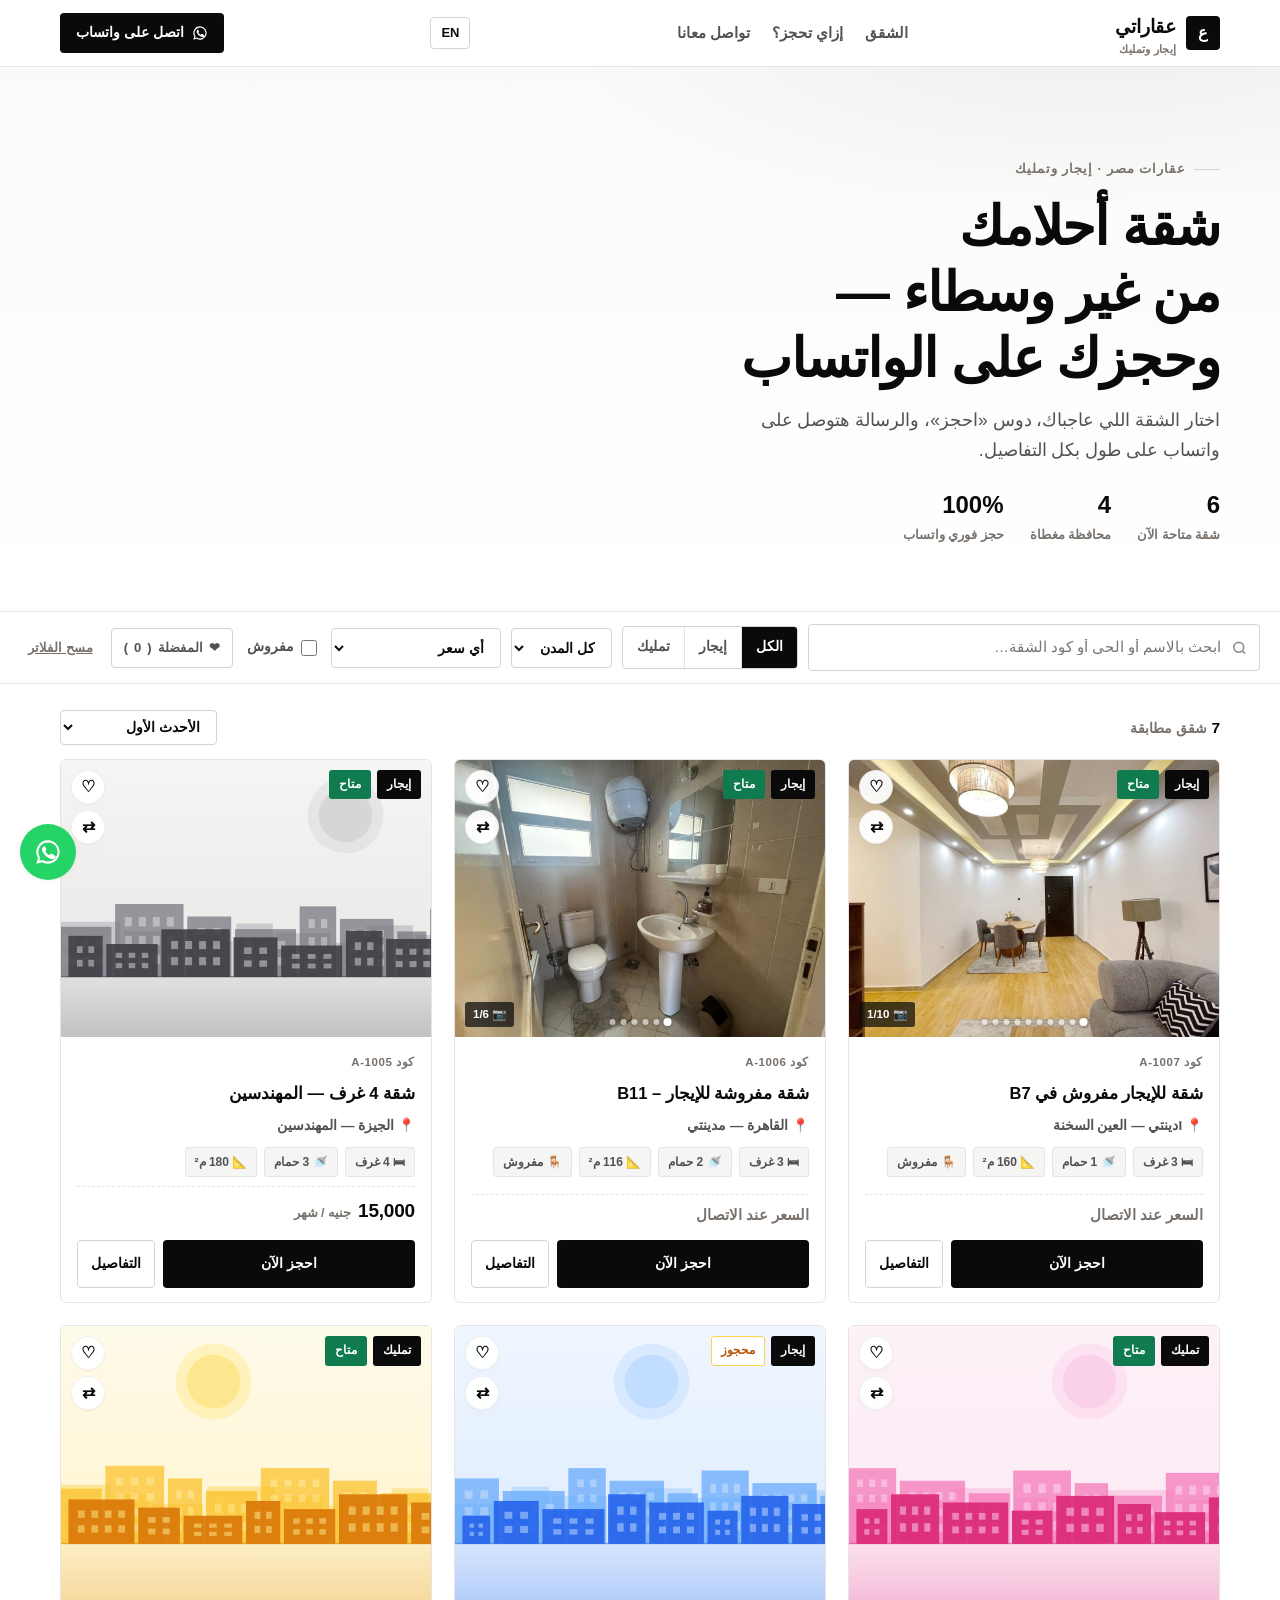
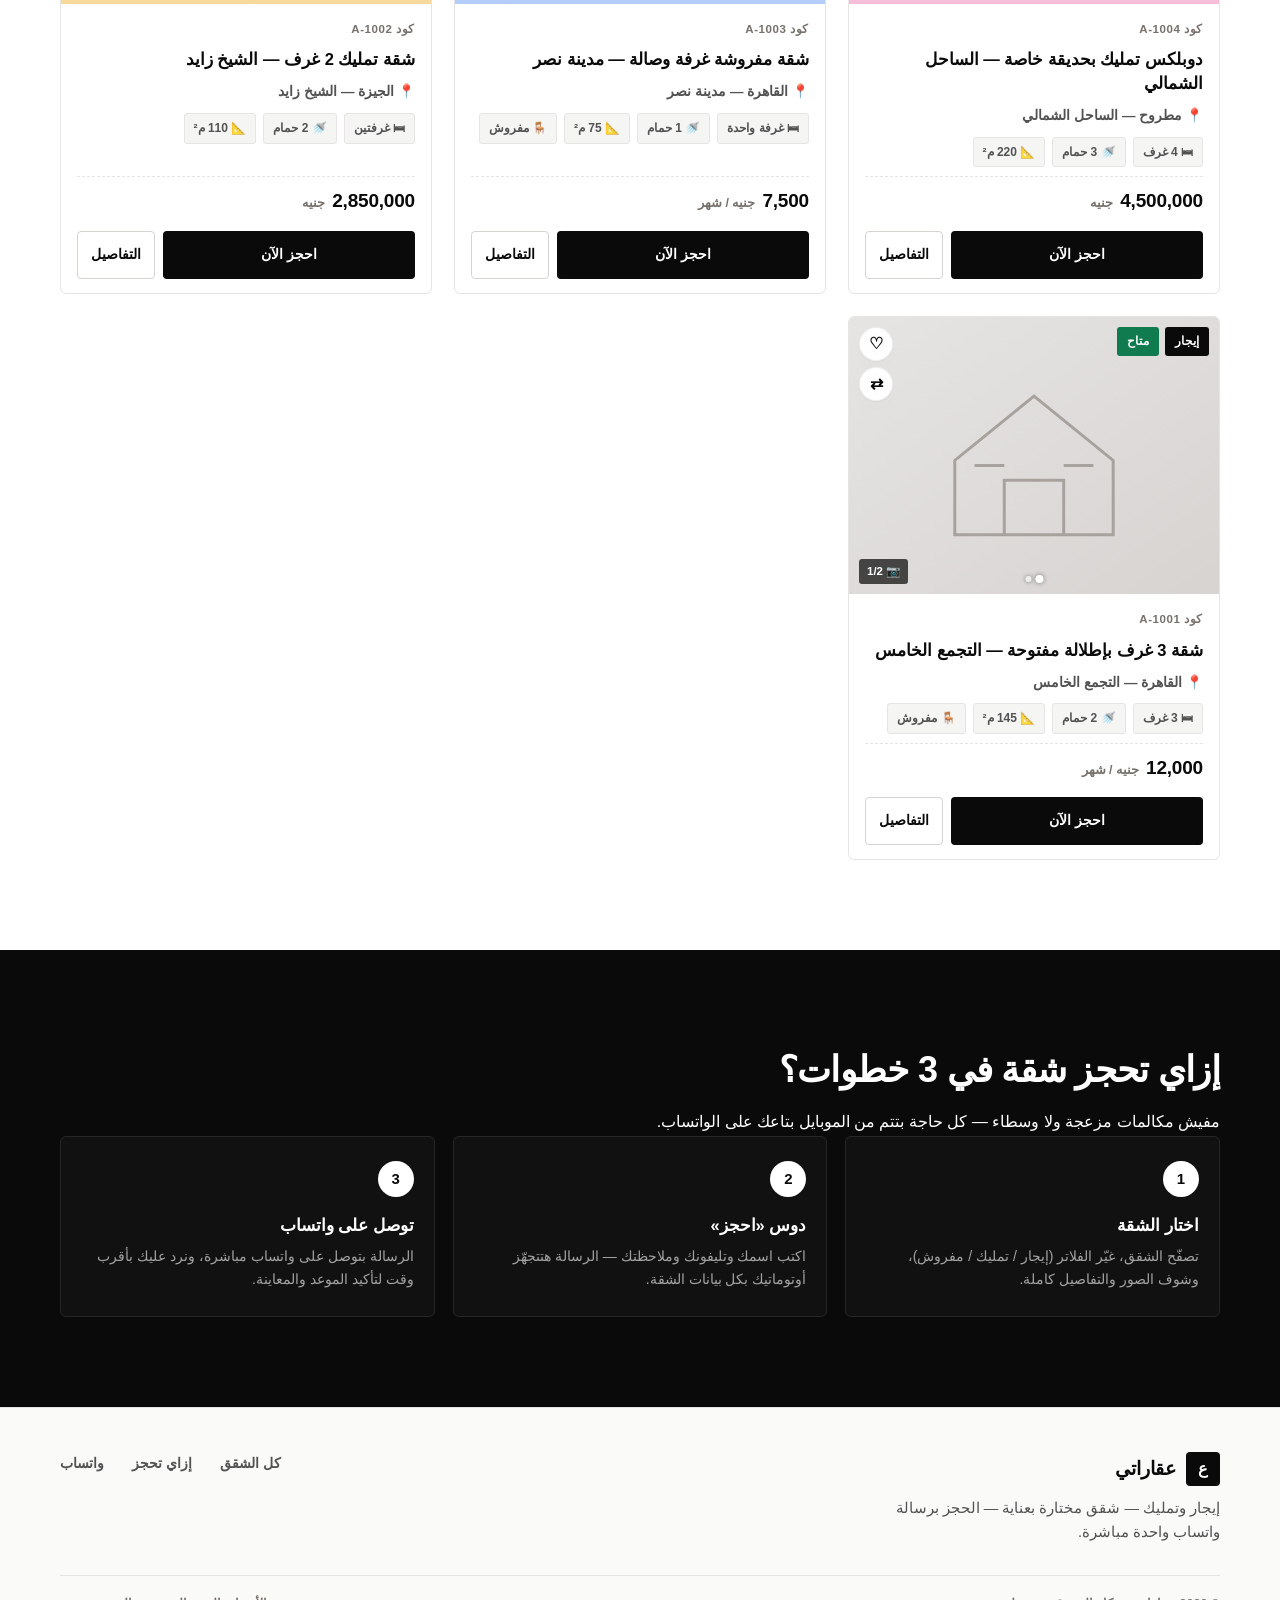
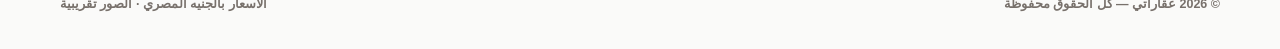
==== commit 5c84de4c: "Add favorites + compare on site, per-listing SEO pages + sitemap" ====
--- a/index.html
+++ b/index.html
@@ -11,7 +11,7 @@
 <link rel="preconnect" href="https://fonts.googleapis.com">
 <link rel="preconnect" href="https://fonts.gstatic.com" crossorigin>
 <link href="https://fonts.googleapis.com/css2?family=Cairo:wght@400;600;700;800;900&display=swap" rel="stylesheet">
-<link rel="stylesheet" href="assets/css/style.css?v=3">
+<link rel="stylesheet" href="assets/css/style.css?v=4">
 </head>
 <body>
 
@@ -75,6 +75,7 @@
       <option value="sale-gt3000000" data-i18n="price_sale_gt3m">تمليك أكثر من 3 مليون</option>
     </select>
     <label class="f-check"><input type="checkbox" id="fFurn"> <span data-i18n="furn_check">مفروش</span></label>
+    <button class="f-fav" id="fFav" type="button" aria-label="المفضلة">❤ <span data-i18n="nav_favs">المفضلة</span> (<span id="favN">0</span>)</button>
     <button class="f-reset" id="fReset" type="button" data-i18n="reset_filters">مسح الفلاتر</button>
   </div>
 </section>
@@ -143,13 +144,26 @@
   <svg width="28" height="28" viewBox="0 0 24 24" fill="currentColor" aria-hidden="true"><path d="M12 2a10 10 0 0 0-8.6 15.1L2 22l5-1.3A10 10 0 1 0 12 2zm0 18.2a8.2 8.2 0 0 1-4.2-1.2l-.3-.2-3 .8.8-2.9-.2-.3A8.2 8.2 0 1 1 12 20.2zm4.6-6.1c-.3-.1-1.5-.7-1.7-.8-.2-.1-.4-.1-.6.1-.2.3-.6.8-.8 1-.1.2-.3.2-.5.1a6.7 6.7 0 0 1-3.3-2.9c-.3-.4 0-.5.2-.7l.4-.5c.1-.2.2-.3.3-.5 0-.2 0-.4-.1-.5l-.7-1.7c-.2-.5-.4-.4-.6-.4h-.5c-.2 0-.5.1-.7.3-.3.3-1 1-1 2.4s1 2.8 1.2 3c.1.2 2 3.1 4.9 4.3.7.3 1.2.5 1.7.6.7.2 1.3.2 1.8.1.6-.1 1.5-.6 1.7-1.2.2-.6.2-1.1.2-1.2-.1-.2-.3-.3-.5-.4z"/></svg>
 </a>
 
+<div class="cmp-bar" id="cmpBar" hidden>
+  <span class="cmp-bar__txt"><b id="cmpCount">0</b> <span data-i18n="cmp_selected">مختارة للمقارنة</span></span>
+  <div class="cmp-bar__acts">
+    <button class="btn btn--dark" id="cmpGo" type="button" data-i18n="cmp_go">قارن الآن</button>
+    <button class="btn btn--ghost" id="cmpClear" type="button" data-i18n="cmp_clear">مسح</button>
+  </div>
+</div>
+
 <div class="modal" id="detModal" role="dialog" aria-modal="true" data-i18n-aria="aria_details" aria-label="تفاصيل الشقة">
   <div class="modal__bd" data-close></div>
   <div class="modal__panel" id="detPanel"></div>
 </div>
 
-<script src="assets/js/common.js?v=3"></script>
-<script src="assets/js/i18n.js?v=3"></script>
-<script src="assets/js/app.js?v=3"></script>
+<div class="modal" id="cmpModal" role="dialog" aria-modal="true" aria-label="مقارنة الشقق">
+  <div class="modal__bd" data-close></div>
+  <div class="modal__panel" id="cmpPanel"></div>
+</div>
+
+<script src="assets/js/common.js?v=4"></script>
+<script src="assets/js/i18n.js?v=4"></script>
+<script src="assets/js/app.js?v=4"></script>
 </body>
 </html>
--- a/assets/css/style.css
+++ b/assets/css/style.css
@@ -248,6 +248,63 @@
 .btn--wa{background:var(--wa);color:#06281A}
 .btn--wa:hover{background:#1FBE5B;transform:translateY(-1px)}
 .btn--icon{padding:11px 13px}
+
+/* ---------------- card quick tools (favorite / compare) ---------------- */
+.card__title a{color:inherit;text-decoration:none;display:block}
+.card__tools{position:absolute;top:10px;left:10px;display:flex;flex-direction:column;gap:6px;z-index:3}
+.card__tool{
+  width:34px;height:34px;border-radius:50%;display:grid;place-items:center;
+  background:rgba(255,255,255,.94);border:1px solid rgba(0,0,0,.06);
+  font-size:16px;font-weight:900;color:var(--t-hi);line-height:1;
+  box-shadow:var(--sh);transition:.2s var(--ease);
+}
+.card__tool:hover{transform:scale(1.1)}
+.card__fav.is-on{color:#E11D48;border-color:#FECDD3;background:#FFF1F2}
+.card__cmp.is-on{color:#fff;background:var(--ink);border-color:transparent}
+
+/* favorites filter chip */
+.f-fav{
+  display:inline-flex;align-items:center;gap:6px;font-size:13px;font-weight:800;
+  color:var(--t-mid);border:1px solid var(--line-2);border-radius:var(--r);
+  padding:8px 12px;background:var(--paper);cursor:pointer;transition:.15s;
+}
+.f-fav:hover{border-color:var(--ink)}
+.f-fav.is-on{background:#FFF1F2;color:#E11D48;border-color:#FECDD3}
+
+/* compare bar */
+.cmp-bar{
+  position:fixed;left:50%;transform:translateX(-50%);bottom:20px;z-index:80;
+  display:flex;align-items:center;gap:14px;padding:10px 14px 10px 10px;
+  background:var(--paper);border:1px solid var(--line-2);border-radius:99px;
+  box-shadow:var(--sh-lg);animation:rise .3s var(--ease);
+}
+.cmp-bar[hidden]{display:none}
+.cmp-bar__txt{font-size:14px;font-weight:700;color:var(--t-mid)}
+.cmp-bar__txt b{font-weight:900;color:var(--t-hi)}
+.cmp-bar__acts{display:flex;gap:8px}
+.cmp-bar .btn{padding:9px 16px;font-size:13.5px}
+.cmp-bar .btn[disabled]{opacity:.45;pointer-events:none}
+@media(max-width:560px){.cmp-bar{left:12px;right:12px;transform:none;justify-content:space-between}}
+
+/* compare modal */
+.cmp{padding:22px;min-width:min(860px,86vw)}
+.cmp__title{font-size:20px;font-weight:900;margin-bottom:16px}
+.cmp__scroll{overflow-x:auto;-webkit-overflow-scrolling:touch;border:1px solid var(--line);border-radius:var(--r)}
+.cmp__tbl{border-collapse:collapse;width:100%;min-width:520px}
+.cmp__tbl th,.cmp__tbl td{padding:11px 14px;border-bottom:1px solid var(--line);font-size:14px;text-align:start;vertical-align:middle}
+.cmp__tbl tbody th{font-size:12.5px;color:var(--t-lo);font-weight:800;white-space:nowrap;background:var(--bone)}
+.cmp__col{position:relative;min-width:150px}
+.cmp__thumb{display:block;width:100%;aspect-ratio:4/3;border-radius:var(--r);overflow:hidden;background:var(--sand);margin-bottom:8px}
+.cmp__thumb img{width:100%;height:100%;object-fit:cover}
+.cmp__name{font-size:13.5px;font-weight:800;line-height:1.4;display:block;color:var(--t-hi)}
+.cmp__name:hover{text-decoration:underline}
+.cmp__x{position:absolute;top:0;inset-inline-end:0;width:26px;height:26px;border-radius:50%;background:var(--paper);border:1px solid var(--line);font-weight:900;display:grid;place-items:center}
+.cmp__x:hover{background:var(--danger);color:#fff}
+.cmp__tbl .is-na{color:var(--t-lo);font-weight:700}
+.cmp__tbl b{font-size:15px;font-weight:900}
+.cmp__tbl small{color:var(--t-lo);font-size:11.5px;font-weight:700}
+.cmp__cta td{padding-top:14px}
+.cmp__cta .btn{width:100%;padding:9px 12px;font-size:13px}
 
 /* ---------------- empty ---------------- */
 .empty{
@@ -409,6 +466,7 @@
 [dir=ltr] .f-toggle button{border-left:0;border-right:1px solid var(--line)}
 [dir=ltr] .f-toggle button:last-child{border-right:0}
 [dir=ltr] .card__badges{right:auto;left:10px}
+[dir=ltr] .card__tools{left:auto;right:10px}
 [dir=ltr] .card__count{left:auto;right:10px}
 [dir=ltr] .modal__close{left:auto;right:12px}
 [dir=ltr] .det__nav--prev{right:auto;left:12px}
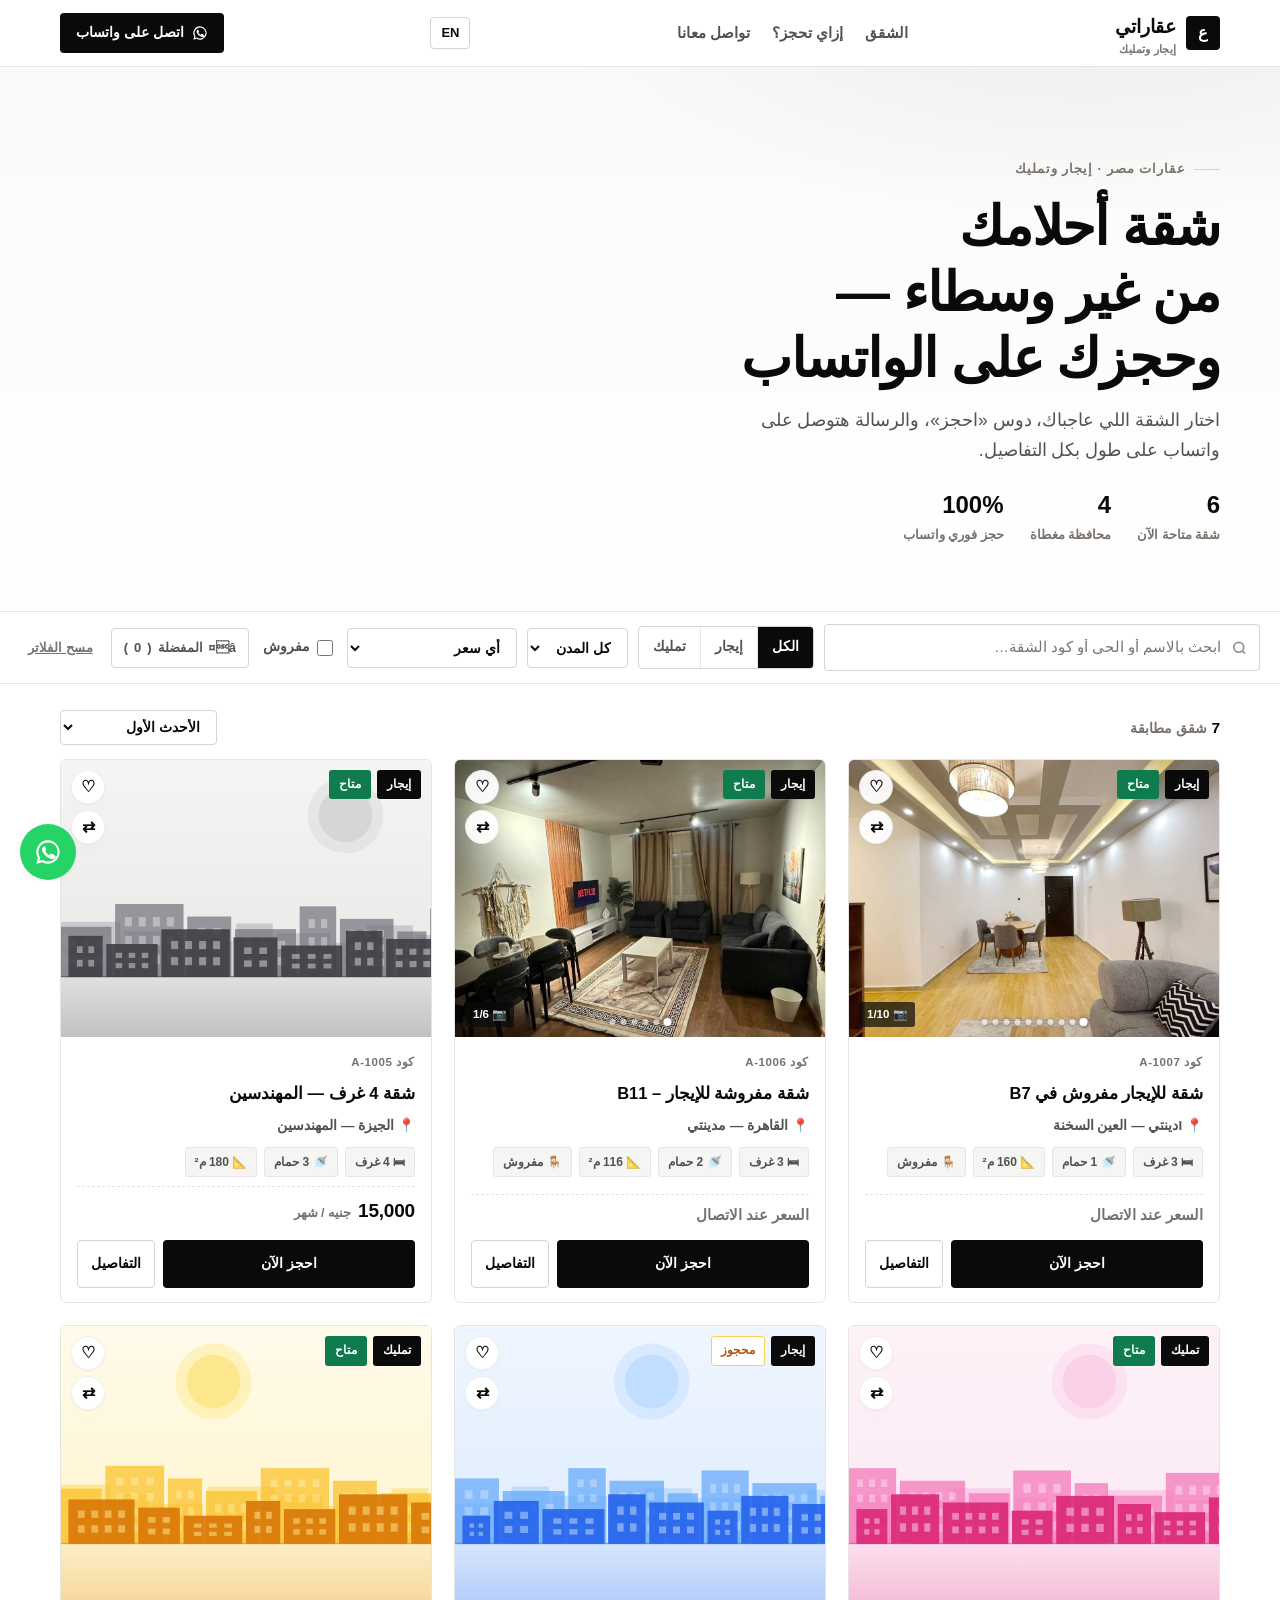
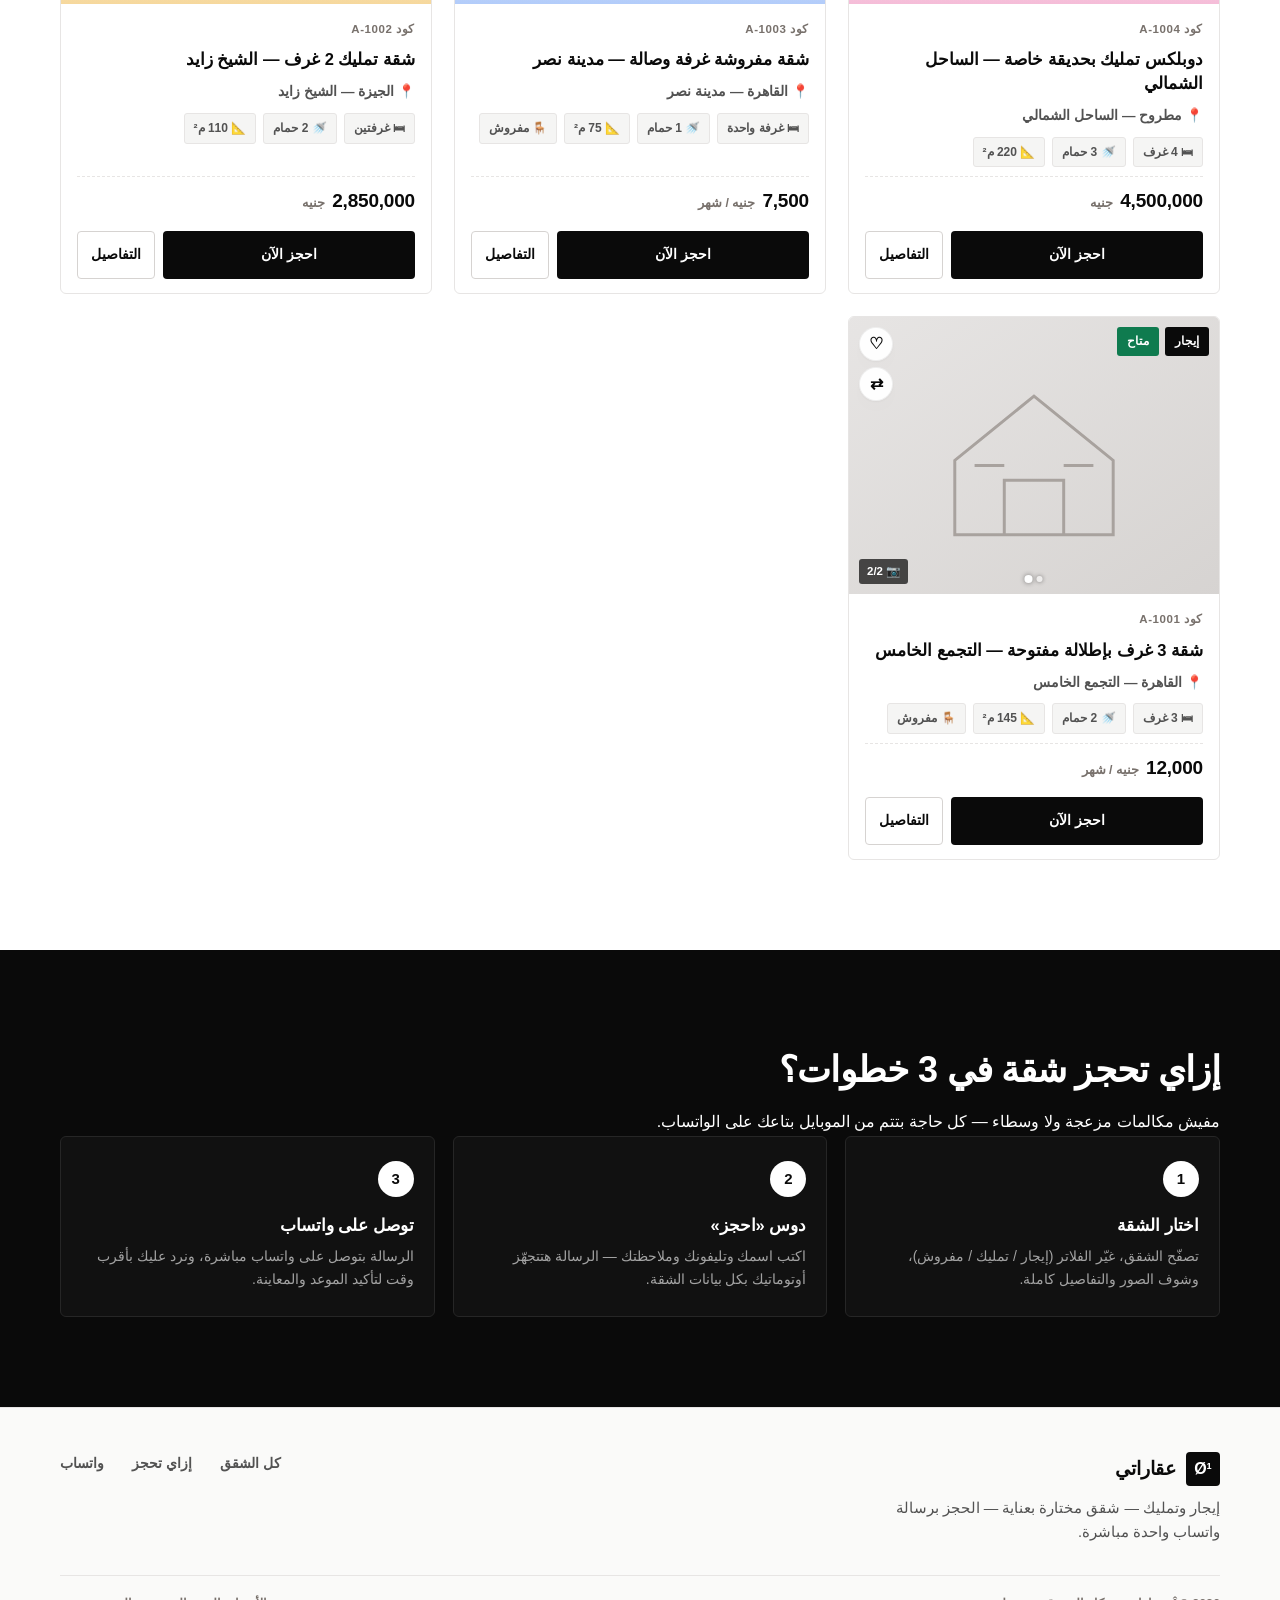
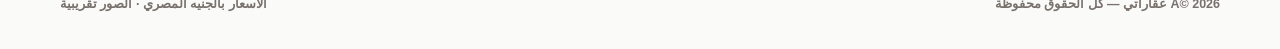
==== commit a46a9778: "Detail modal: instant complete first view (prefetch main img, priority loading, shimmer until loaded" ====
--- a/index.html
+++ b/index.html
@@ -1,52 +1,52 @@
-<!DOCTYPE html>
+﻿<!DOCTYPE html>
 <html lang="ar" dir="rtl">
 <head>
 <meta charset="utf-8">
 <meta name="viewport" content="width=device-width, initial-scale=1, viewport-fit=cover">
 <meta http-equiv="Content-Security-Policy" content="default-src 'self'; script-src 'self'; style-src 'self' 'unsafe-inline' https://fonts.googleapis.com; font-src 'self' data: https://fonts.gstatic.com; img-src 'self' data: blob: https:; connect-src 'self'; object-src 'none'; base-uri 'self'; form-action 'self'">
-<title>عقاراتي — إيجار وتمليك | شقق مختارة بعناية</title>
-<meta name="description" content="موقع عقارات لعرض شقق الإيجار والتمليك — تفاصيل كاملة وصور، وحجز فوري عبر الواتساب.">
+<title>Ø¹Ù‚Ø§Ø±Ø§ØªÙŠ â€” Ø¥ÙŠØ¬Ø§Ø± ÙˆØªÙ…Ù„ÙŠÙƒ | Ø´Ù‚Ù‚ Ù…Ø®ØªØ§Ø±Ø© Ø¨Ø¹Ù†Ø§ÙŠØ©</title>
+<meta name="description" content="Ù…ÙˆÙ‚Ø¹ Ø¹Ù‚Ø§Ø±Ø§Øª Ù„Ø¹Ø±Ø¶ Ø´Ù‚Ù‚ Ø§Ù„Ø¥ÙŠØ¬Ø§Ø± ÙˆØ§Ù„ØªÙ…Ù„ÙŠÙƒ â€” ØªÙØ§ØµÙŠÙ„ ÙƒØ§Ù…Ù„Ø© ÙˆØµÙˆØ±ØŒ ÙˆØ­Ø¬Ø² ÙÙˆØ±ÙŠ Ø¹Ø¨Ø± Ø§Ù„ÙˆØ§ØªØ³Ø§Ø¨.">
 <meta name="theme-color" content="#0A0A0A">
 <link rel="icon" href="assets/app-icon.svg" type="image/svg+xml">
 <link rel="preconnect" href="https://fonts.googleapis.com">
 <link rel="preconnect" href="https://fonts.gstatic.com" crossorigin>
 <link href="https://fonts.googleapis.com/css2?family=Cairo:wght@400;600;700;800;900&display=swap" rel="stylesheet">
-<link rel="stylesheet" href="assets/css/style.css?v=4">
+<link rel="stylesheet" href="assets/css/style.css?v=5">
 </head>
 <body>
 
 <header class="hdr">
   <div class="wrap hdr__in">
     <a class="brand" href="#top">
-      <span class="brand__mark" id="brandMark">ع</span>
+      <span class="brand__mark" id="brandMark">Ø¹</span>
       <span>
-        <span id="brandName">عقاراتي</span>
-        <small class="brand__sub" id="brandSub">إيجار وتمليك</small>
+        <span id="brandName">Ø¹Ù‚Ø§Ø±Ø§ØªÙŠ</span>
+        <small class="brand__sub" id="brandSub">Ø¥ÙŠØ¬Ø§Ø± ÙˆØªÙ…Ù„ÙŠÙƒ</small>
       </span>
     </a>
     <nav class="hdr__nav">
-      <a href="#listings" data-i18n="nav_listings">الشقق</a>
-      <a href="#how" data-i18n="nav_how">إزاي تحجز؟</a>
-      <a href="#" id="navWa" data-i18n="nav_contact">تواصل معانا</a>
+      <a href="#listings" data-i18n="nav_listings">Ø§Ù„Ø´Ù‚Ù‚</a>
+      <a href="#how" data-i18n="nav_how">Ø¥Ø²Ø§ÙŠ ØªØ­Ø¬Ø²ØŸ</a>
+      <a href="#" id="navWa" data-i18n="nav_contact">ØªÙˆØ§ØµÙ„ Ù…Ø¹Ø§Ù†Ø§</a>
     </nav>
-    <button class="hdr__lang" id="langBtn" type="button" data-i18n-aria="aria_lang" aria-label="تغيير اللغة">EN</button>
+    <button class="hdr__lang" id="langBtn" type="button" data-i18n-aria="aria_lang" aria-label="ØªØºÙŠÙŠØ± Ø§Ù„Ù„ØºØ©">EN</button>
     <a class="hdr__wa" id="hdrWa" href="#" target="_blank" rel="noopener">
       <svg width="16" height="16" viewBox="0 0 24 24" fill="currentColor" aria-hidden="true"><path d="M12 2a10 10 0 0 0-8.6 15.1L2 22l5-1.3A10 10 0 1 0 12 2zm0 18.2a8.2 8.2 0 0 1-4.2-1.2l-.3-.2-3 .8.8-2.9-.2-.3A8.2 8.2 0 1 1 12 20.2zm4.6-6.1c-.3-.1-1.5-.7-1.7-.8-.2-.1-.4-.1-.6.1-.2.3-.6.8-.8 1-.1.2-.3.2-.5.1a6.7 6.7 0 0 1-3.3-2.9c-.3-.4 0-.5.2-.7l.4-.5c.1-.2.2-.3.3-.5 0-.2 0-.4-.1-.5l-.7-1.7c-.2-.5-.4-.4-.6-.4h-.5c-.2 0-.5.1-.7.3-.3.3-1 1-1 2.4s1 2.8 1.2 3c.1.2 2 3.1 4.9 4.3.7.3 1.2.5 1.7.6.7.2 1.3.2 1.8.1.6-.1 1.5-.6 1.7-1.2.2-.6.2-1.1.2-1.2-.1-.2-.3-.3-.5-.4z"/></svg>
-      <span data-i18n="hdr_wa">اتصل على الواتساب</span>
+      <span data-i18n="hdr_wa">Ø§ØªØµÙ„ Ø¹Ù„Ù‰ Ø§Ù„ÙˆØ§ØªØ³Ø§Ø¨</span>
     </a>
-    <button class="hdr__burger" id="burger" data-i18n-aria="aria_menu" aria-label="القائمة">☰</button>
+    <button class="hdr__burger" id="burger" data-i18n-aria="aria_menu" aria-label="Ø§Ù„Ù‚Ø§Ø¦Ù…Ø©">â˜°</button>
   </div>
 </header>
 
 <section class="hero" id="top">
   <div class="wrap">
-    <span class="hero__eyebrow" data-i18n="hero_eyebrow" data-reveal>عقارات مصر · إيجار وتمليك</span>
-    <h1 data-i18n-html="hero_h1" data-reveal style="transition-delay:.08s">شقة أحلامك <em>من غير وسطاء</em> — وحجزك على الواتساب</h1>
-    <p id="heroTagline" data-reveal style="transition-delay:.16s">اختار الشقة اللي عاجباك، دوس «احجز»، والرسالة هتوصل على واتساب على طول بكل التفاصيل.</p>
+    <span class="hero__eyebrow" data-i18n="hero_eyebrow" data-reveal>Ø¹Ù‚Ø§Ø±Ø§Øª Ù…ØµØ± Â· Ø¥ÙŠØ¬Ø§Ø± ÙˆØªÙ…Ù„ÙŠÙƒ</span>
+    <h1 data-i18n-html="hero_h1" data-reveal style="transition-delay:.08s">Ø´Ù‚Ø© Ø£Ø­Ù„Ø§Ù…Ùƒ <em>Ù…Ù† ØºÙŠØ± ÙˆØ³Ø·Ø§Ø¡</em> â€” ÙˆØ­Ø¬Ø²Ùƒ Ø¹Ù„Ù‰ Ø§Ù„ÙˆØ§ØªØ³Ø§Ø¨</h1>
+    <p id="heroTagline" data-reveal style="transition-delay:.16s">Ø§Ø®ØªØ§Ø± Ø§Ù„Ø´Ù‚Ø© Ø§Ù„Ù„ÙŠ Ø¹Ø§Ø¬Ø¨Ø§ÙƒØŒ Ø¯ÙˆØ³ Â«Ø§Ø­Ø¬Ø²Â»ØŒ ÙˆØ§Ù„Ø±Ø³Ø§Ù„Ø© Ù‡ØªÙˆØµÙ„ Ø¹Ù„Ù‰ ÙˆØ§ØªØ³Ø§Ø¨ Ø¹Ù„Ù‰ Ø·ÙˆÙ„ Ø¨ÙƒÙ„ Ø§Ù„ØªÙØ§ØµÙŠÙ„.</p>
     <div class="hero__stats" id="heroStats" data-reveal style="transition-delay:.24s">
-      <div class="hstat"><b id="stAvail">—</b><span data-i18n="stat_avail">شقة متاحة الآن</span></div>
-      <div class="hstat"><b id="stCities">—</b><span data-i18n="stat_cities">محافظة مغطاة</span></div>
-      <div class="hstat"><b>100%</b><span data-i18n="stat_instant">حجز فوري واتساب</span></div>
+      <div class="hstat"><b id="stAvail">â€”</b><span data-i18n="stat_avail">Ø´Ù‚Ø© Ù…ØªØ§Ø­Ø© Ø§Ù„Ø¢Ù†</span></div>
+      <div class="hstat"><b id="stCities">â€”</b><span data-i18n="stat_cities">Ù…Ø­Ø§ÙØ¸Ø© Ù…ØºØ·Ø§Ø©</span></div>
+      <div class="hstat"><b>100%</b><span data-i18n="stat_instant">Ø­Ø¬Ø² ÙÙˆØ±ÙŠ ÙˆØ§ØªØ³Ø§Ø¨</span></div>
     </div>
   </div>
 </section>
@@ -54,40 +54,40 @@
 <section class="filters" id="listings">
   <div class="wrap filters__in">
     <div class="f-search">
-      <input type="search" id="fq" data-i18n-ph="ph_search" data-i18n-aria="aria_search" placeholder="ابحث بالاسم أو الحي أو كود الشقة…" aria-label="بحث">
+      <input type="search" id="fq" data-i18n-ph="ph_search" data-i18n-aria="aria_search" placeholder="Ø§Ø¨Ø­Ø« Ø¨Ø§Ù„Ø§Ø³Ù… Ø£Ùˆ Ø§Ù„Ø­ÙŠ Ø£Ùˆ ÙƒÙˆØ¯ Ø§Ù„Ø´Ù‚Ø©â€¦" aria-label="Ø¨Ø­Ø«">
       <svg width="17" height="17" viewBox="0 0 24 24" fill="none" stroke="currentColor" stroke-width="2.4"><circle cx="11" cy="11" r="7"/><path d="m20 20-3.5-3.5"/></svg>
     </div>
-    <div class="f-toggle" id="fType" role="group" aria-label="نوع العرض">
-      <button type="button" data-v="all" class="is-on" data-i18n="type_all">الكل</button>
-      <button type="button" data-v="rent" data-i18n="btn_rent">إيجار</button>
-      <button type="button" data-v="sale" data-i18n="btn_sale">تمليك</button>
+    <div class="f-toggle" id="fType" role="group" aria-label="Ù†ÙˆØ¹ Ø§Ù„Ø¹Ø±Ø¶">
+      <button type="button" data-v="all" class="is-on" data-i18n="type_all">Ø§Ù„ÙƒÙ„</button>
+      <button type="button" data-v="rent" data-i18n="btn_rent">Ø¥ÙŠØ¬Ø§Ø±</button>
+      <button type="button" data-v="sale" data-i18n="btn_sale">ØªÙ…Ù„ÙŠÙƒ</button>
     </div>
-    <select class="f-sel" id="fCity" data-i18n-aria="aria_city" aria-label="المدينة">
-      <option value="all" data-i18n="city_all">كل المدن</option>
+    <select class="f-sel" id="fCity" data-i18n-aria="aria_city" aria-label="Ø§Ù„Ù…Ø¯ÙŠÙ†Ø©">
+      <option value="all" data-i18n="city_all">ÙƒÙ„ Ø§Ù„Ù…Ø¯Ù†</option>
     </select>
-    <select class="f-sel" id="fPrice" data-i18n-aria="aria_price" aria-label="السعر">
-      <option value="all" data-i18n="price_all">أي سعر</option>
-      <option value="rent-lt5000" data-i18n="price_rent_lt5000">إيجار أقل من 5,000</option>
-      <option value="rent-5000-10000" data-i18n="price_rent_5000_10000">إيجار 5,000 – 10,000</option>
-      <option value="rent-10000-20000" data-i18n="price_rent_10000_20000">إيجار 10,000 – 20,000</option>
-      <option value="rent-gt20000" data-i18n="price_rent_gt20000">إيجار أكثر من 20,000</option>
-      <option value="sale-lt3000000" data-i18n="price_sale_lt3m">تمليك أقل من 3 مليون</option>
-      <option value="sale-gt3000000" data-i18n="price_sale_gt3m">تمليك أكثر من 3 مليون</option>
+    <select class="f-sel" id="fPrice" data-i18n-aria="aria_price" aria-label="Ø§Ù„Ø³Ø¹Ø±">
+      <option value="all" data-i18n="price_all">Ø£ÙŠ Ø³Ø¹Ø±</option>
+      <option value="rent-lt5000" data-i18n="price_rent_lt5000">Ø¥ÙŠØ¬Ø§Ø± Ø£Ù‚Ù„ Ù…Ù† 5,000</option>
+      <option value="rent-5000-10000" data-i18n="price_rent_5000_10000">Ø¥ÙŠØ¬Ø§Ø± 5,000 â€“ 10,000</option>
+      <option value="rent-10000-20000" data-i18n="price_rent_10000_20000">Ø¥ÙŠØ¬Ø§Ø± 10,000 â€“ 20,000</option>
+      <option value="rent-gt20000" data-i18n="price_rent_gt20000">Ø¥ÙŠØ¬Ø§Ø± Ø£ÙƒØ«Ø± Ù…Ù† 20,000</option>
+      <option value="sale-lt3000000" data-i18n="price_sale_lt3m">ØªÙ…Ù„ÙŠÙƒ Ø£Ù‚Ù„ Ù…Ù† 3 Ù…Ù„ÙŠÙˆÙ†</option>
+      <option value="sale-gt3000000" data-i18n="price_sale_gt3m">ØªÙ…Ù„ÙŠÙƒ Ø£ÙƒØ«Ø± Ù…Ù† 3 Ù…Ù„ÙŠÙˆÙ†</option>
     </select>
-    <label class="f-check"><input type="checkbox" id="fFurn"> <span data-i18n="furn_check">مفروش</span></label>
-    <button class="f-fav" id="fFav" type="button" aria-label="المفضلة">❤ <span data-i18n="nav_favs">المفضلة</span> (<span id="favN">0</span>)</button>
-    <button class="f-reset" id="fReset" type="button" data-i18n="reset_filters">مسح الفلاتر</button>
+    <label class="f-check"><input type="checkbox" id="fFurn"> <span data-i18n="furn_check">Ù…ÙØ±ÙˆØ´</span></label>
+    <button class="f-fav" id="fFav" type="button" aria-label="Ø§Ù„Ù…ÙØ¶Ù„Ø©">â¤ <span data-i18n="nav_favs">Ø§Ù„Ù…ÙØ¶Ù„Ø©</span> (<span id="favN">0</span>)</button>
+    <button class="f-reset" id="fReset" type="button" data-i18n="reset_filters">Ù…Ø³Ø­ Ø§Ù„ÙÙ„Ø§ØªØ±</button>
   </div>
 </section>
 
 <main class="wrap">
   <div class="toolbar">
-    <div><b id="resCount">—</b> <span id="resLabel" data-i18n="res_many">شقة مطابقة</span></div>
-    <select id="fSort" data-i18n-aria="aria_sort" aria-label="ترتيب">
-      <option value="new" data-i18n="sort_new">الأحدث الأول</option>
-      <option value="low" data-i18n="sort_low">السعر: من الأقل</option>
-      <option value="high" data-i18n="sort_high">السعر: من الأعلى</option>
-      <option value="area" data-i18n="sort_area">المساحة: من الأكبر</option>
+    <div><b id="resCount">â€”</b> <span id="resLabel" data-i18n="res_many">Ø´Ù‚Ø© Ù…Ø·Ø§Ø¨Ù‚Ø©</span></div>
+    <select id="fSort" data-i18n-aria="aria_sort" aria-label="ØªØ±ØªÙŠØ¨">
+      <option value="new" data-i18n="sort_new">Ø§Ù„Ø£Ø­Ø¯Ø« Ø§Ù„Ø£ÙˆÙ„</option>
+      <option value="low" data-i18n="sort_low">Ø§Ù„Ø³Ø¹Ø±: Ù…Ù† Ø§Ù„Ø£Ù‚Ù„</option>
+      <option value="high" data-i18n="sort_high">Ø§Ù„Ø³Ø¹Ø±: Ù…Ù† Ø§Ù„Ø£Ø¹Ù„Ù‰</option>
+      <option value="area" data-i18n="sort_area">Ø§Ù„Ù…Ø³Ø§Ø­Ø©: Ù…Ù† Ø§Ù„Ø£ÙƒØ¨Ø±</option>
     </select>
   </div>
   <div class="grid" id="grid"></div>
@@ -95,23 +95,23 @@
 
 <section class="how" id="how">
   <div class="wrap">
-    <h2 data-i18n="how_title" data-reveal>إزاي تحجز شقة في 3 خطوات؟</h2>
-    <p data-i18n="how_sub" data-reveal style="transition-delay:.08s">مفيش مكالمات مزعجة ولا وسطاء — كل حاجة بتتم من الموبايل بتاعك على الواتساب.</p>
+    <h2 data-i18n="how_title" data-reveal>Ø¥Ø²Ø§ÙŠ ØªØ­Ø¬Ø² Ø´Ù‚Ø© ÙÙŠ 3 Ø®Ø·ÙˆØ§ØªØŸ</h2>
+    <p data-i18n="how_sub" data-reveal style="transition-delay:.08s">Ù…ÙÙŠØ´ Ù…ÙƒØ§Ù„Ù…Ø§Øª Ù…Ø²Ø¹Ø¬Ø© ÙˆÙ„Ø§ ÙˆØ³Ø·Ø§Ø¡ â€” ÙƒÙ„ Ø­Ø§Ø¬Ø© Ø¨ØªØªÙ… Ù…Ù† Ø§Ù„Ù…ÙˆØ¨Ø§ÙŠÙ„ Ø¨ØªØ§Ø¹Ùƒ Ø¹Ù„Ù‰ Ø§Ù„ÙˆØ§ØªØ³Ø§Ø¨.</p>
     <div class="how__grid">
       <div class="how__step" data-reveal style="transition-delay:.12s">
         <b>1</b>
-        <h3 data-i18n="how_s1t">اختار الشقة</h3>
-        <p data-i18n="how_s1p">تصفّح الشقق، غيّر الفلاتر (إيجار / تمليك / مفروش)، وشوف الصور والتفاصيل كاملة.</p>
+        <h3 data-i18n="how_s1t">Ø§Ø®ØªØ§Ø± Ø§Ù„Ø´Ù‚Ø©</h3>
+        <p data-i18n="how_s1p">ØªØµÙÙ‘Ø­ Ø§Ù„Ø´Ù‚Ù‚ØŒ ØºÙŠÙ‘Ø± Ø§Ù„ÙÙ„Ø§ØªØ± (Ø¥ÙŠØ¬Ø§Ø± / ØªÙ…Ù„ÙŠÙƒ / Ù…ÙØ±ÙˆØ´)ØŒ ÙˆØ´ÙˆÙ Ø§Ù„ØµÙˆØ± ÙˆØ§Ù„ØªÙØ§ØµÙŠÙ„ ÙƒØ§Ù…Ù„Ø©.</p>
       </div>
       <div class="how__step" data-reveal style="transition-delay:.24s">
         <b>2</b>
-        <h3 data-i18n="how_s2t">دوس «احجز»</h3>
-        <p data-i18n="how_s2p">اكتب اسمك وتليفونك وملاحظتك — الرسالة هتتجهّز أوتوماتيك بكل بيانات الشقة.</p>
+        <h3 data-i18n="how_s2t">Ø¯ÙˆØ³ Â«Ø§Ø­Ø¬Ø²Â»</h3>
+        <p data-i18n="how_s2p">Ø§ÙƒØªØ¨ Ø§Ø³Ù…Ùƒ ÙˆØªÙ„ÙŠÙÙˆÙ†Ùƒ ÙˆÙ…Ù„Ø§Ø­Ø¸ØªÙƒ â€” Ø§Ù„Ø±Ø³Ø§Ù„Ø© Ù‡ØªØªØ¬Ù‡Ù‘Ø² Ø£ÙˆØªÙˆÙ…Ø§ØªÙŠÙƒ Ø¨ÙƒÙ„ Ø¨ÙŠØ§Ù†Ø§Øª Ø§Ù„Ø´Ù‚Ø©.</p>
       </div>
       <div class="how__step" data-reveal style="transition-delay:.36s">
         <b>3</b>
-        <h3 data-i18n="how_s3t">توصل على واتساب</h3>
-        <p data-i18n="how_s3p">الرسالة بتوصل على واتساب مباشرة، ونرد عليك بأقرب وقت لتأكيد الموعد والمعاينة.</p>
+        <h3 data-i18n="how_s3t">ØªÙˆØµÙ„ Ø¹Ù„Ù‰ ÙˆØ§ØªØ³Ø§Ø¨</h3>
+        <p data-i18n="how_s3p">Ø§Ù„Ø±Ø³Ø§Ù„Ø© Ø¨ØªÙˆØµÙ„ Ø¹Ù„Ù‰ ÙˆØ§ØªØ³Ø§Ø¨ Ù…Ø¨Ø§Ø´Ø±Ø©ØŒ ÙˆÙ†Ø±Ø¯ Ø¹Ù„ÙŠÙƒ Ø¨Ø£Ù‚Ø±Ø¨ ÙˆÙ‚Øª Ù„ØªØ£ÙƒÙŠØ¯ Ø§Ù„Ù…ÙˆØ¹Ø¯ ÙˆØ§Ù„Ù…Ø¹Ø§ÙŠÙ†Ø©.</p>
       </div>
     </div>
   </div>
@@ -122,48 +122,48 @@
     <div class="ftr__in">
       <div>
         <a class="brand" href="#top">
-          <span class="brand__mark">ع</span>
-          <span><span id="ftrName">عقاراتي</span></span>
+          <span class="brand__mark">Ø¹</span>
+          <span><span id="ftrName">Ø¹Ù‚Ø§Ø±Ø§ØªÙŠ</span></span>
         </a>
-        <p class="ftr__about" id="ftrAbout">إيجار وتمليك — شقق مختارة بعناية في مختلف محافظات مصر.</p>
+        <p class="ftr__about" id="ftrAbout">Ø¥ÙŠØ¬Ø§Ø± ÙˆØªÙ…Ù„ÙŠÙƒ â€” Ø´Ù‚Ù‚ Ù…Ø®ØªØ§Ø±Ø© Ø¨Ø¹Ù†Ø§ÙŠØ© ÙÙŠ Ù…Ø®ØªÙ„Ù Ù…Ø­Ø§ÙØ¸Ø§Øª Ù…ØµØ±.</p>
       </div>
       <div class="ftr__links">
-        <a href="#listings" data-i18n="ftr_all">كل الشقق</a>
-        <a href="#how" data-i18n="ftr_how">إزاي تحجز</a>
-        <a href="#" id="ftrWa" target="_blank" rel="noopener" data-i18n="ftr_wa">واتساب</a>
+        <a href="#listings" data-i18n="ftr_all">ÙƒÙ„ Ø§Ù„Ø´Ù‚Ù‚</a>
+        <a href="#how" data-i18n="ftr_how">Ø¥Ø²Ø§ÙŠ ØªØ­Ø¬Ø²</a>
+        <a href="#" id="ftrWa" target="_blank" rel="noopener" data-i18n="ftr_wa">ÙˆØ§ØªØ³Ø§Ø¨</a>
       </div>
     </div>
     <div class="ftr__bottom">
-      <span>© <span id="year"></span> <span id="ftrName2">عقاراتي</span> <span data-i18n="ftr_rights">— كل الحقوق محفوظة</span></span>
-      <span data-i18n="ftr_prices">الأسعار بالجنيه المصري · الصور تقريبية</span>
+      <span>Â© <span id="year"></span> <span id="ftrName2">Ø¹Ù‚Ø§Ø±Ø§ØªÙŠ</span> <span data-i18n="ftr_rights">â€” ÙƒÙ„ Ø§Ù„Ø­Ù‚ÙˆÙ‚ Ù…Ø­ÙÙˆØ¸Ø©</span></span>
+      <span data-i18n="ftr_prices">Ø§Ù„Ø£Ø³Ø¹Ø§Ø± Ø¨Ø§Ù„Ø¬Ù†ÙŠÙ‡ Ø§Ù„Ù…ØµØ±ÙŠ Â· Ø§Ù„ØµÙˆØ± ØªÙ‚Ø±ÙŠØ¨ÙŠØ©</span>
     </div>
   </div>
 </footer>
 
-<a class="fab-wa" id="fabWa" href="#" target="_blank" rel="noopener" data-i18n-aria="aria_whatsapp" aria-label="واتساب">
+<a class="fab-wa" id="fabWa" href="#" target="_blank" rel="noopener" data-i18n-aria="aria_whatsapp" aria-label="ÙˆØ§ØªØ³Ø§Ø¨">
   <svg width="28" height="28" viewBox="0 0 24 24" fill="currentColor" aria-hidden="true"><path d="M12 2a10 10 0 0 0-8.6 15.1L2 22l5-1.3A10 10 0 1 0 12 2zm0 18.2a8.2 8.2 0 0 1-4.2-1.2l-.3-.2-3 .8.8-2.9-.2-.3A8.2 8.2 0 1 1 12 20.2zm4.6-6.1c-.3-.1-1.5-.7-1.7-.8-.2-.1-.4-.1-.6.1-.2.3-.6.8-.8 1-.1.2-.3.2-.5.1a6.7 6.7 0 0 1-3.3-2.9c-.3-.4 0-.5.2-.7l.4-.5c.1-.2.2-.3.3-.5 0-.2 0-.4-.1-.5l-.7-1.7c-.2-.5-.4-.4-.6-.4h-.5c-.2 0-.5.1-.7.3-.3.3-1 1-1 2.4s1 2.8 1.2 3c.1.2 2 3.1 4.9 4.3.7.3 1.2.5 1.7.6.7.2 1.3.2 1.8.1.6-.1 1.5-.6 1.7-1.2.2-.6.2-1.1.2-1.2-.1-.2-.3-.3-.5-.4z"/></svg>
 </a>
 
 <div class="cmp-bar" id="cmpBar" hidden>
-  <span class="cmp-bar__txt"><b id="cmpCount">0</b> <span data-i18n="cmp_selected">مختارة للمقارنة</span></span>
+  <span class="cmp-bar__txt"><b id="cmpCount">0</b> <span data-i18n="cmp_selected">Ù…Ø®ØªØ§Ø±Ø© Ù„Ù„Ù…Ù‚Ø§Ø±Ù†Ø©</span></span>
   <div class="cmp-bar__acts">
-    <button class="btn btn--dark" id="cmpGo" type="button" data-i18n="cmp_go">قارن الآن</button>
-    <button class="btn btn--ghost" id="cmpClear" type="button" data-i18n="cmp_clear">مسح</button>
+    <button class="btn btn--dark" id="cmpGo" type="button" data-i18n="cmp_go">Ù‚Ø§Ø±Ù† Ø§Ù„Ø¢Ù†</button>
+    <button class="btn btn--ghost" id="cmpClear" type="button" data-i18n="cmp_clear">Ù…Ø³Ø­</button>
   </div>
 </div>
 
-<div class="modal" id="detModal" role="dialog" aria-modal="true" data-i18n-aria="aria_details" aria-label="تفاصيل الشقة">
+<div class="modal" id="detModal" role="dialog" aria-modal="true" data-i18n-aria="aria_details" aria-label="ØªÙØ§ØµÙŠÙ„ Ø§Ù„Ø´Ù‚Ø©">
   <div class="modal__bd" data-close></div>
   <div class="modal__panel" id="detPanel"></div>
 </div>
 
-<div class="modal" id="cmpModal" role="dialog" aria-modal="true" aria-label="مقارنة الشقق">
+<div class="modal" id="cmpModal" role="dialog" aria-modal="true" aria-label="Ù…Ù‚Ø§Ø±Ù†Ø© Ø§Ù„Ø´Ù‚Ù‚">
   <div class="modal__bd" data-close></div>
   <div class="modal__panel" id="cmpPanel"></div>
 </div>
 
-<script src="assets/js/common.js?v=4"></script>
-<script src="assets/js/i18n.js?v=4"></script>
-<script src="assets/js/app.js?v=4"></script>
+<script src="assets/js/common.js?v=5"></script>
+<script src="assets/js/i18n.js?v=5"></script>
+<script src="assets/js/app.js?v=5"></script>
 </body>
 </html>
--- a/assets/css/style.css
+++ b/assets/css/style.css
@@ -367,8 +367,11 @@
 .det{display:grid;grid-template-columns:1.25fr 1fr}
 @media(max-width:820px){.det{grid-template-columns:1fr}}
 .det__media{background:var(--sand);position:relative}
-.det__main{aspect-ratio:4/3;background:var(--sand)}
-.det__main img{width:100%;height:100%;object-fit:cover}
+.det__main{aspect-ratio:4/3;background:var(--sand);position:relative;overflow:hidden}
+.det__main img{width:100%;height:100%;object-fit:cover;opacity:0;transition:opacity .3s var(--ease)}
+.det__main.is-loaded img{opacity:1}
+.det__main:not(.is-loaded)::after{content:'';position:absolute;inset:0;background:linear-gradient(100deg,transparent 30%,rgba(255,255,255,.5) 50%,transparent 70%);animation:detShimmer 1.2s linear infinite}
+@keyframes detShimmer{from{transform:translateX(-50%)}to{transform:translateX(50%)}}
 .det__thumbs{display:flex;gap:8px;padding:10px;overflow-x:auto;background:#fff;border-top:1px solid var(--line)}
 .det__thumbs img{
   width:76px;height:58px;object-fit:cover;border-radius:3px;cursor:pointer;
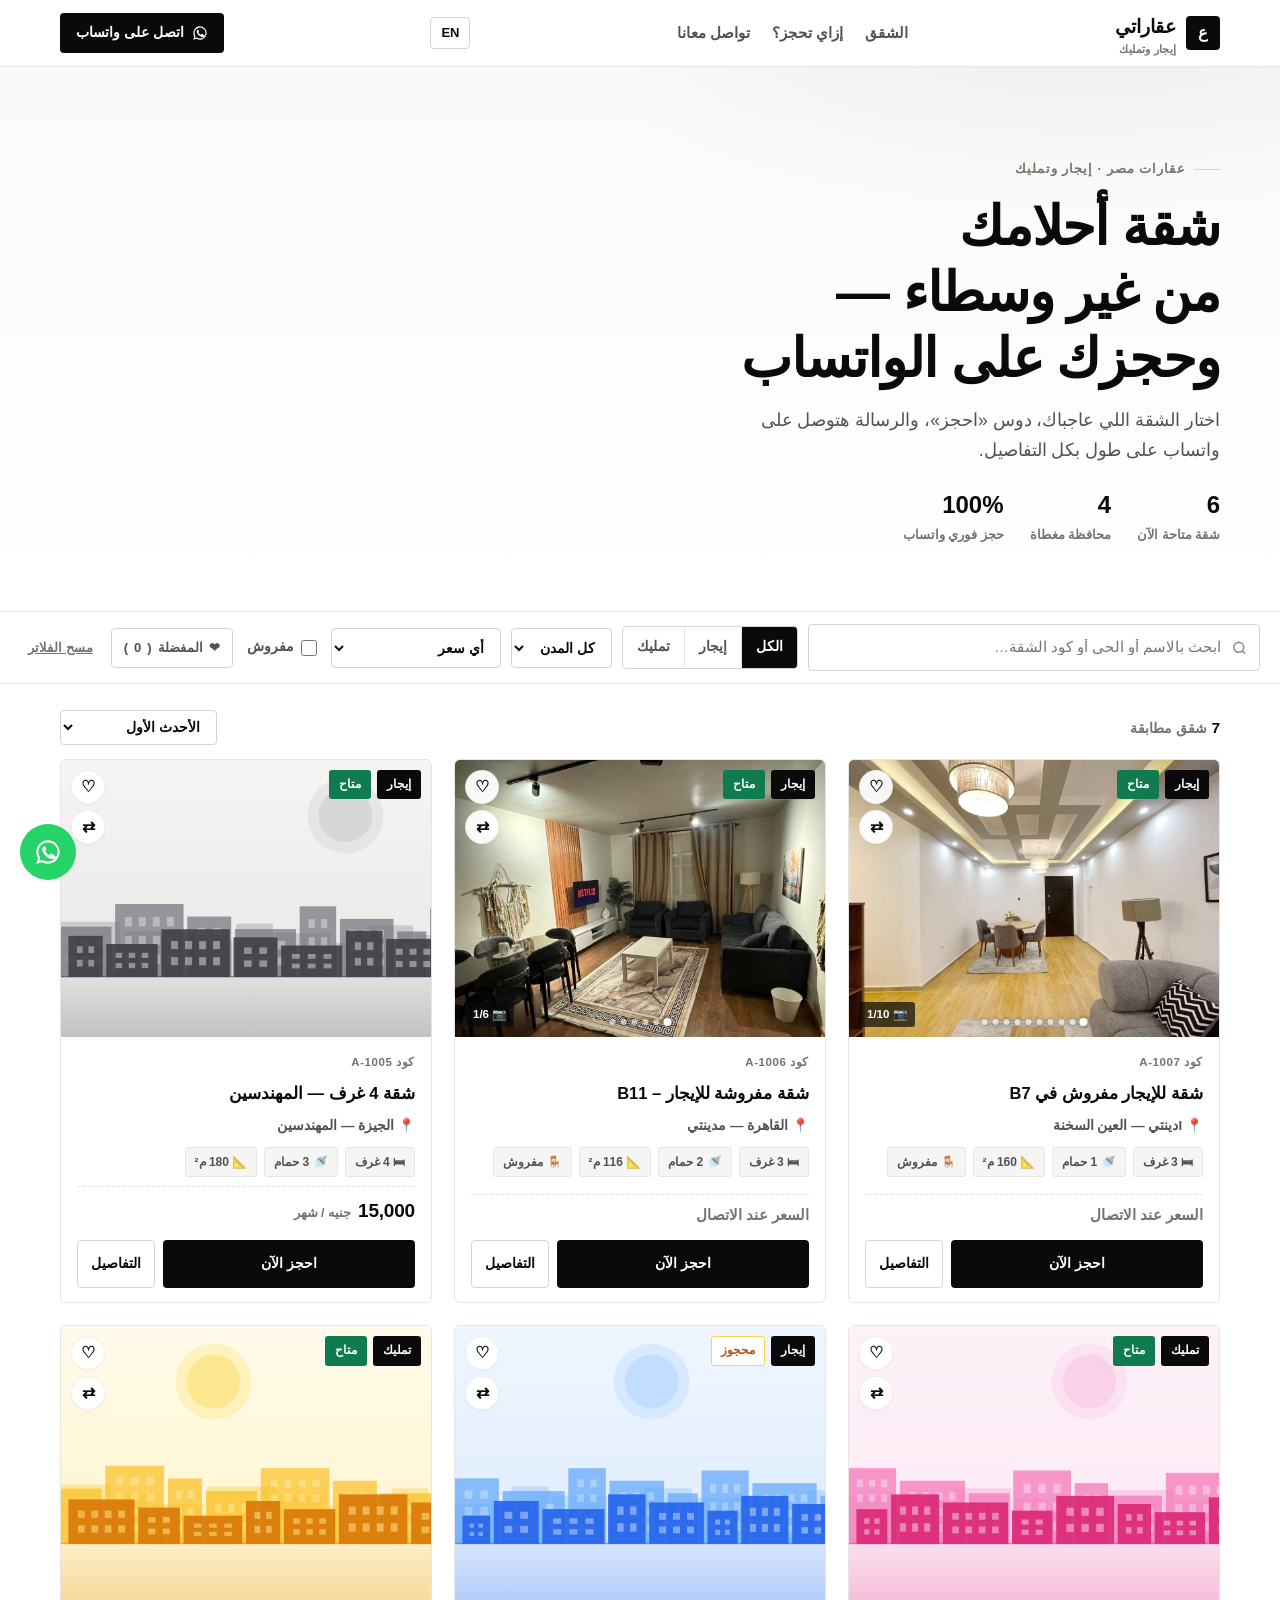
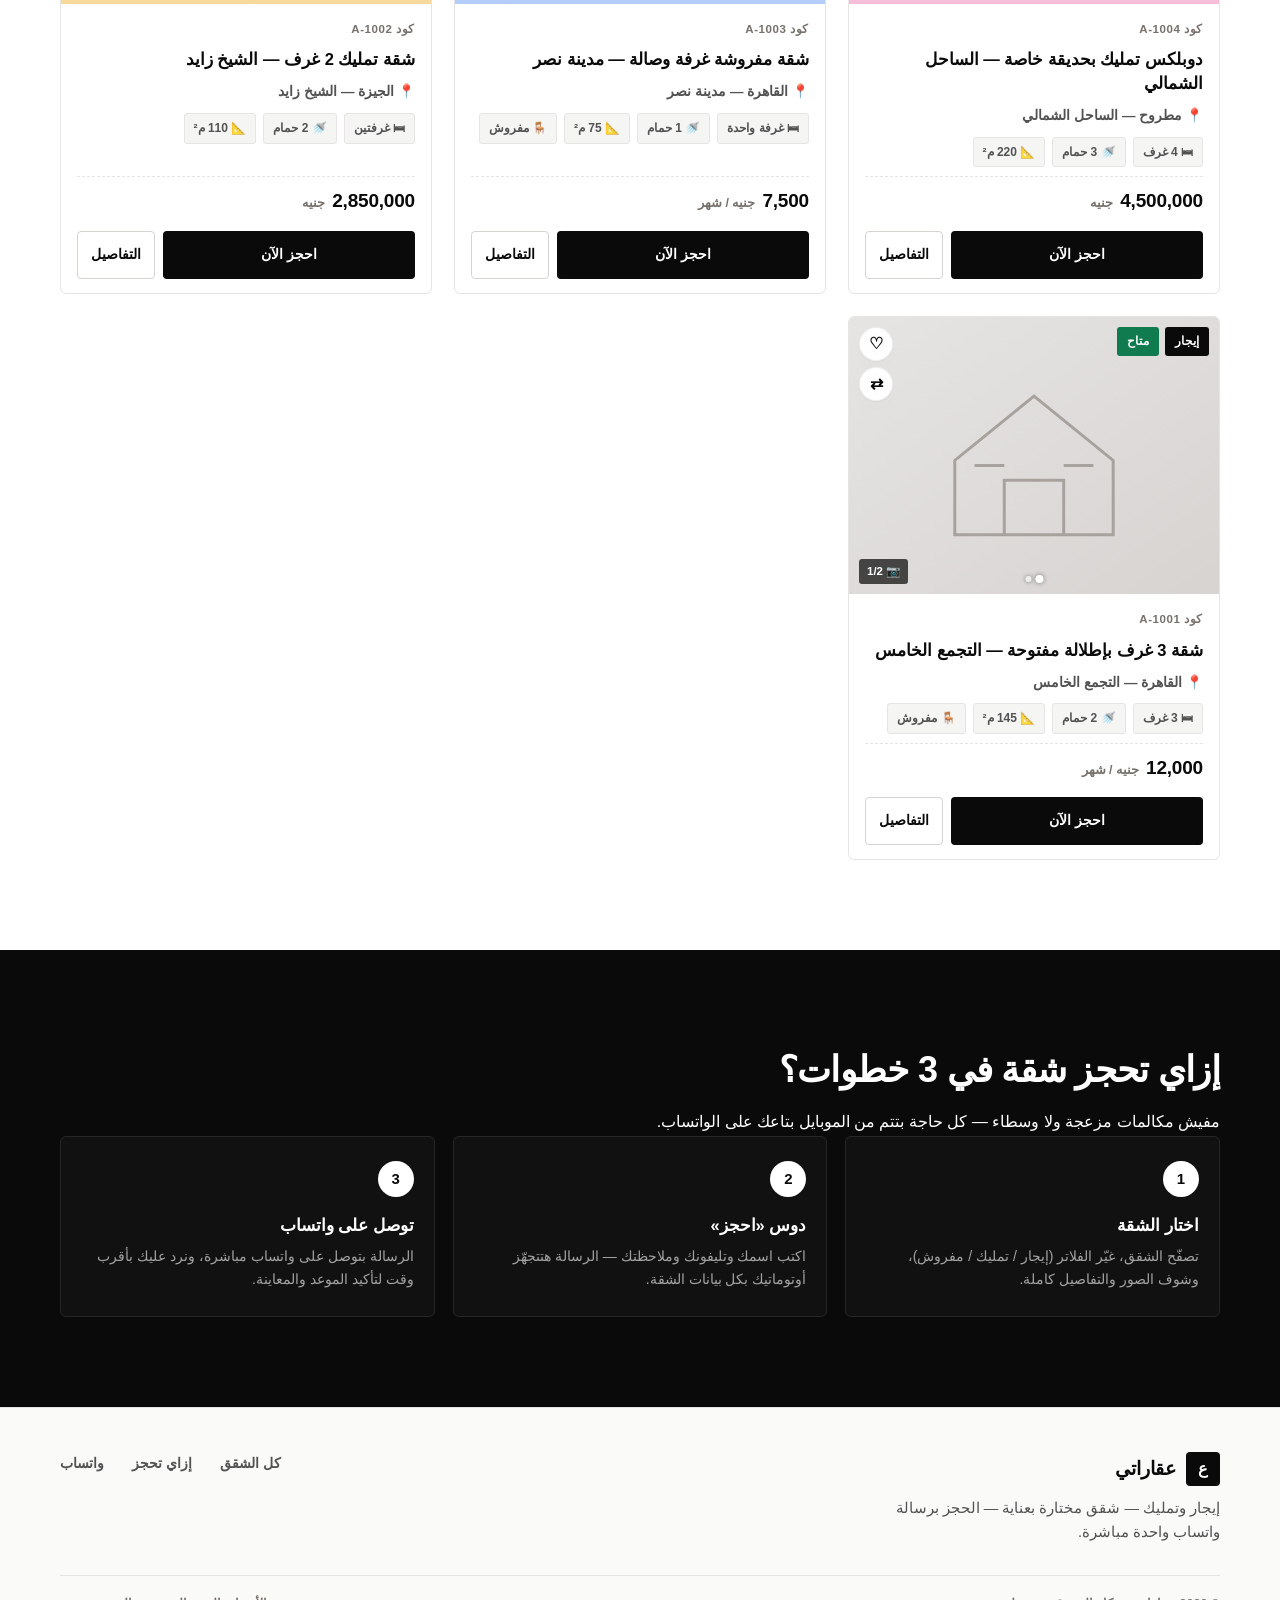
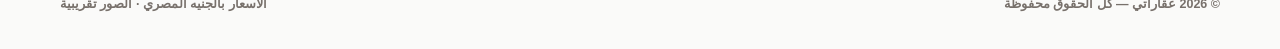
==== commit 3ce298ef: "Fix index.html Arabic corruption (UTF-8 mojibake) + add utf8 regression test" ====
--- a/index.html
+++ b/index.html
@@ -1,11 +1,11 @@
-﻿<!DOCTYPE html>
+<!DOCTYPE html>
 <html lang="ar" dir="rtl">
 <head>
 <meta charset="utf-8">
 <meta name="viewport" content="width=device-width, initial-scale=1, viewport-fit=cover">
 <meta http-equiv="Content-Security-Policy" content="default-src 'self'; script-src 'self'; style-src 'self' 'unsafe-inline' https://fonts.googleapis.com; font-src 'self' data: https://fonts.gstatic.com; img-src 'self' data: blob: https:; connect-src 'self'; object-src 'none'; base-uri 'self'; form-action 'self'">
-<title>Ø¹Ù‚Ø§Ø±Ø§ØªÙŠ â€” Ø¥ÙŠØ¬Ø§Ø± ÙˆØªÙ…Ù„ÙŠÙƒ | Ø´Ù‚Ù‚ Ù…Ø®ØªØ§Ø±Ø© Ø¨Ø¹Ù†Ø§ÙŠØ©</title>
-<meta name="description" content="Ù…ÙˆÙ‚Ø¹ Ø¹Ù‚Ø§Ø±Ø§Øª Ù„Ø¹Ø±Ø¶ Ø´Ù‚Ù‚ Ø§Ù„Ø¥ÙŠØ¬Ø§Ø± ÙˆØ§Ù„ØªÙ…Ù„ÙŠÙƒ â€” ØªÙØ§ØµÙŠÙ„ ÙƒØ§Ù…Ù„Ø© ÙˆØµÙˆØ±ØŒ ÙˆØ­Ø¬Ø² ÙÙˆØ±ÙŠ Ø¹Ø¨Ø± Ø§Ù„ÙˆØ§ØªØ³Ø§Ø¨.">
+<title>عقاراتي — إيجار وتمليك | شقق مختارة بعناية</title>
+<meta name="description" content="موقع عقارات لعرض شقق الإيجار والتمليك — تفاصيل كاملة وصور، وحجز فوري عبر الواتساب.">
 <meta name="theme-color" content="#0A0A0A">
 <link rel="icon" href="assets/app-icon.svg" type="image/svg+xml">
 <link rel="preconnect" href="https://fonts.googleapis.com">
@@ -18,35 +18,35 @@
 <header class="hdr">
   <div class="wrap hdr__in">
     <a class="brand" href="#top">
-      <span class="brand__mark" id="brandMark">Ø¹</span>
+      <span class="brand__mark" id="brandMark">ع</span>
       <span>
-        <span id="brandName">Ø¹Ù‚Ø§Ø±Ø§ØªÙŠ</span>
-        <small class="brand__sub" id="brandSub">Ø¥ÙŠØ¬Ø§Ø± ÙˆØªÙ…Ù„ÙŠÙƒ</small>
+        <span id="brandName">عقاراتي</span>
+        <small class="brand__sub" id="brandSub">إيجار وتمليك</small>
       </span>
     </a>
     <nav class="hdr__nav">
-      <a href="#listings" data-i18n="nav_listings">Ø§Ù„Ø´Ù‚Ù‚</a>
-      <a href="#how" data-i18n="nav_how">Ø¥Ø²Ø§ÙŠ ØªØ­Ø¬Ø²ØŸ</a>
-      <a href="#" id="navWa" data-i18n="nav_contact">ØªÙˆØ§ØµÙ„ Ù…Ø¹Ø§Ù†Ø§</a>
+      <a href="#listings" data-i18n="nav_listings">الشقق</a>
+      <a href="#how" data-i18n="nav_how">إزاي تحجز؟</a>
+      <a href="#" id="navWa" data-i18n="nav_contact">تواصل معانا</a>
     </nav>
-    <button class="hdr__lang" id="langBtn" type="button" data-i18n-aria="aria_lang" aria-label="ØªØºÙŠÙŠØ± Ø§Ù„Ù„ØºØ©">EN</button>
+    <button class="hdr__lang" id="langBtn" type="button" data-i18n-aria="aria_lang" aria-label="تغيير اللغة">EN</button>
     <a class="hdr__wa" id="hdrWa" href="#" target="_blank" rel="noopener">
       <svg width="16" height="16" viewBox="0 0 24 24" fill="currentColor" aria-hidden="true"><path d="M12 2a10 10 0 0 0-8.6 15.1L2 22l5-1.3A10 10 0 1 0 12 2zm0 18.2a8.2 8.2 0 0 1-4.2-1.2l-.3-.2-3 .8.8-2.9-.2-.3A8.2 8.2 0 1 1 12 20.2zm4.6-6.1c-.3-.1-1.5-.7-1.7-.8-.2-.1-.4-.1-.6.1-.2.3-.6.8-.8 1-.1.2-.3.2-.5.1a6.7 6.7 0 0 1-3.3-2.9c-.3-.4 0-.5.2-.7l.4-.5c.1-.2.2-.3.3-.5 0-.2 0-.4-.1-.5l-.7-1.7c-.2-.5-.4-.4-.6-.4h-.5c-.2 0-.5.1-.7.3-.3.3-1 1-1 2.4s1 2.8 1.2 3c.1.2 2 3.1 4.9 4.3.7.3 1.2.5 1.7.6.7.2 1.3.2 1.8.1.6-.1 1.5-.6 1.7-1.2.2-.6.2-1.1.2-1.2-.1-.2-.3-.3-.5-.4z"/></svg>
-      <span data-i18n="hdr_wa">Ø§ØªØµÙ„ Ø¹Ù„Ù‰ Ø§Ù„ÙˆØ§ØªØ³Ø§Ø¨</span>
+      <span data-i18n="hdr_wa">اتصل على الواتساب</span>
     </a>
-    <button class="hdr__burger" id="burger" data-i18n-aria="aria_menu" aria-label="Ø§Ù„Ù‚Ø§Ø¦Ù…Ø©">â˜°</button>
+    <button class="hdr__burger" id="burger" data-i18n-aria="aria_menu" aria-label="القائمة">☰</button>
   </div>
 </header>
 
 <section class="hero" id="top">
   <div class="wrap">
-    <span class="hero__eyebrow" data-i18n="hero_eyebrow" data-reveal>Ø¹Ù‚Ø§Ø±Ø§Øª Ù…ØµØ± Â· Ø¥ÙŠØ¬Ø§Ø± ÙˆØªÙ…Ù„ÙŠÙƒ</span>
-    <h1 data-i18n-html="hero_h1" data-reveal style="transition-delay:.08s">Ø´Ù‚Ø© Ø£Ø­Ù„Ø§Ù…Ùƒ <em>Ù…Ù† ØºÙŠØ± ÙˆØ³Ø·Ø§Ø¡</em> â€” ÙˆØ­Ø¬Ø²Ùƒ Ø¹Ù„Ù‰ Ø§Ù„ÙˆØ§ØªØ³Ø§Ø¨</h1>
-    <p id="heroTagline" data-reveal style="transition-delay:.16s">Ø§Ø®ØªØ§Ø± Ø§Ù„Ø´Ù‚Ø© Ø§Ù„Ù„ÙŠ Ø¹Ø§Ø¬Ø¨Ø§ÙƒØŒ Ø¯ÙˆØ³ Â«Ø§Ø­Ø¬Ø²Â»ØŒ ÙˆØ§Ù„Ø±Ø³Ø§Ù„Ø© Ù‡ØªÙˆØµÙ„ Ø¹Ù„Ù‰ ÙˆØ§ØªØ³Ø§Ø¨ Ø¹Ù„Ù‰ Ø·ÙˆÙ„ Ø¨ÙƒÙ„ Ø§Ù„ØªÙØ§ØµÙŠÙ„.</p>
+    <span class="hero__eyebrow" data-i18n="hero_eyebrow" data-reveal>عقارات مصر · إيجار وتمليك</span>
+    <h1 data-i18n-html="hero_h1" data-reveal style="transition-delay:.08s">شقة أحلامك <em>من غير وسطاء</em> — وحجزك على الواتساب</h1>
+    <p id="heroTagline" data-reveal style="transition-delay:.16s">اختار الشقة اللي عاجباك، دوس «احجز»، والرسالة هتوصل على واتساب على طول بكل التفاصيل.</p>
     <div class="hero__stats" id="heroStats" data-reveal style="transition-delay:.24s">
-      <div class="hstat"><b id="stAvail">â€”</b><span data-i18n="stat_avail">Ø´Ù‚Ø© Ù…ØªØ§Ø­Ø© Ø§Ù„Ø¢Ù†</span></div>
-      <div class="hstat"><b id="stCities">â€”</b><span data-i18n="stat_cities">Ù…Ø­Ø§ÙØ¸Ø© Ù…ØºØ·Ø§Ø©</span></div>
-      <div class="hstat"><b>100%</b><span data-i18n="stat_instant">Ø­Ø¬Ø² ÙÙˆØ±ÙŠ ÙˆØ§ØªØ³Ø§Ø¨</span></div>
+      <div class="hstat"><b id="stAvail">—</b><span data-i18n="stat_avail">شقة متاحة الآن</span></div>
+      <div class="hstat"><b id="stCities">—</b><span data-i18n="stat_cities">محافظة مغطاة</span></div>
+      <div class="hstat"><b>100%</b><span data-i18n="stat_instant">حجز فوري واتساب</span></div>
     </div>
   </div>
 </section>
@@ -54,40 +54,40 @@
 <section class="filters" id="listings">
   <div class="wrap filters__in">
     <div class="f-search">
-      <input type="search" id="fq" data-i18n-ph="ph_search" data-i18n-aria="aria_search" placeholder="Ø§Ø¨Ø­Ø« Ø¨Ø§Ù„Ø§Ø³Ù… Ø£Ùˆ Ø§Ù„Ø­ÙŠ Ø£Ùˆ ÙƒÙˆØ¯ Ø§Ù„Ø´Ù‚Ø©â€¦" aria-label="Ø¨Ø­Ø«">
+      <input type="search" id="fq" data-i18n-ph="ph_search" data-i18n-aria="aria_search" placeholder="ابحث بالاسم أو الحي أو كود الشقة…" aria-label="بحث">
       <svg width="17" height="17" viewBox="0 0 24 24" fill="none" stroke="currentColor" stroke-width="2.4"><circle cx="11" cy="11" r="7"/><path d="m20 20-3.5-3.5"/></svg>
     </div>
-    <div class="f-toggle" id="fType" role="group" aria-label="Ù†ÙˆØ¹ Ø§Ù„Ø¹Ø±Ø¶">
-      <button type="button" data-v="all" class="is-on" data-i18n="type_all">Ø§Ù„ÙƒÙ„</button>
-      <button type="button" data-v="rent" data-i18n="btn_rent">Ø¥ÙŠØ¬Ø§Ø±</button>
-      <button type="button" data-v="sale" data-i18n="btn_sale">ØªÙ…Ù„ÙŠÙƒ</button>
+    <div class="f-toggle" id="fType" role="group" aria-label="نوع العرض">
+      <button type="button" data-v="all" class="is-on" data-i18n="type_all">الكل</button>
+      <button type="button" data-v="rent" data-i18n="btn_rent">إيجار</button>
+      <button type="button" data-v="sale" data-i18n="btn_sale">تمليك</button>
     </div>
-    <select class="f-sel" id="fCity" data-i18n-aria="aria_city" aria-label="Ø§Ù„Ù…Ø¯ÙŠÙ†Ø©">
-      <option value="all" data-i18n="city_all">ÙƒÙ„ Ø§Ù„Ù…Ø¯Ù†</option>
+    <select class="f-sel" id="fCity" data-i18n-aria="aria_city" aria-label="المدينة">
+      <option value="all" data-i18n="city_all">كل المدن</option>
     </select>
-    <select class="f-sel" id="fPrice" data-i18n-aria="aria_price" aria-label="Ø§Ù„Ø³Ø¹Ø±">
-      <option value="all" data-i18n="price_all">Ø£ÙŠ Ø³Ø¹Ø±</option>
-      <option value="rent-lt5000" data-i18n="price_rent_lt5000">Ø¥ÙŠØ¬Ø§Ø± Ø£Ù‚Ù„ Ù…Ù† 5,000</option>
-      <option value="rent-5000-10000" data-i18n="price_rent_5000_10000">Ø¥ÙŠØ¬Ø§Ø± 5,000 â€“ 10,000</option>
-      <option value="rent-10000-20000" data-i18n="price_rent_10000_20000">Ø¥ÙŠØ¬Ø§Ø± 10,000 â€“ 20,000</option>
-      <option value="rent-gt20000" data-i18n="price_rent_gt20000">Ø¥ÙŠØ¬Ø§Ø± Ø£ÙƒØ«Ø± Ù…Ù† 20,000</option>
-      <option value="sale-lt3000000" data-i18n="price_sale_lt3m">ØªÙ…Ù„ÙŠÙƒ Ø£Ù‚Ù„ Ù…Ù† 3 Ù…Ù„ÙŠÙˆÙ†</option>
-      <option value="sale-gt3000000" data-i18n="price_sale_gt3m">ØªÙ…Ù„ÙŠÙƒ Ø£ÙƒØ«Ø± Ù…Ù† 3 Ù…Ù„ÙŠÙˆÙ†</option>
+    <select class="f-sel" id="fPrice" data-i18n-aria="aria_price" aria-label="السعر">
+      <option value="all" data-i18n="price_all">أي سعر</option>
+      <option value="rent-lt5000" data-i18n="price_rent_lt5000">إيجار أقل من 5,000</option>
+      <option value="rent-5000-10000" data-i18n="price_rent_5000_10000">إيجار 5,000 – 10,000</option>
+      <option value="rent-10000-20000" data-i18n="price_rent_10000_20000">إيجار 10,000 – 20,000</option>
+      <option value="rent-gt20000" data-i18n="price_rent_gt20000">إيجار أكثر من 20,000</option>
+      <option value="sale-lt3000000" data-i18n="price_sale_lt3m">تمليك أقل من 3 مليون</option>
+      <option value="sale-gt3000000" data-i18n="price_sale_gt3m">تمليك أكثر من 3 مليون</option>
     </select>
-    <label class="f-check"><input type="checkbox" id="fFurn"> <span data-i18n="furn_check">Ù…ÙØ±ÙˆØ´</span></label>
-    <button class="f-fav" id="fFav" type="button" aria-label="Ø§Ù„Ù…ÙØ¶Ù„Ø©">â¤ <span data-i18n="nav_favs">Ø§Ù„Ù…ÙØ¶Ù„Ø©</span> (<span id="favN">0</span>)</button>
-    <button class="f-reset" id="fReset" type="button" data-i18n="reset_filters">Ù…Ø³Ø­ Ø§Ù„ÙÙ„Ø§ØªØ±</button>
+    <label class="f-check"><input type="checkbox" id="fFurn"> <span data-i18n="furn_check">مفروش</span></label>
+    <button class="f-fav" id="fFav" type="button" aria-label="المفضلة">❤ <span data-i18n="nav_favs">المفضلة</span> (<span id="favN">0</span>)</button>
+    <button class="f-reset" id="fReset" type="button" data-i18n="reset_filters">مسح الفلاتر</button>
   </div>
 </section>
 
 <main class="wrap">
   <div class="toolbar">
-    <div><b id="resCount">â€”</b> <span id="resLabel" data-i18n="res_many">Ø´Ù‚Ø© Ù…Ø·Ø§Ø¨Ù‚Ø©</span></div>
-    <select id="fSort" data-i18n-aria="aria_sort" aria-label="ØªØ±ØªÙŠØ¨">
-      <option value="new" data-i18n="sort_new">Ø§Ù„Ø£Ø­Ø¯Ø« Ø§Ù„Ø£ÙˆÙ„</option>
-      <option value="low" data-i18n="sort_low">Ø§Ù„Ø³Ø¹Ø±: Ù…Ù† Ø§Ù„Ø£Ù‚Ù„</option>
-      <option value="high" data-i18n="sort_high">Ø§Ù„Ø³Ø¹Ø±: Ù…Ù† Ø§Ù„Ø£Ø¹Ù„Ù‰</option>
-      <option value="area" data-i18n="sort_area">Ø§Ù„Ù…Ø³Ø§Ø­Ø©: Ù…Ù† Ø§Ù„Ø£ÙƒØ¨Ø±</option>
+    <div><b id="resCount">—</b> <span id="resLabel" data-i18n="res_many">شقة مطابقة</span></div>
+    <select id="fSort" data-i18n-aria="aria_sort" aria-label="ترتيب">
+      <option value="new" data-i18n="sort_new">الأحدث الأول</option>
+      <option value="low" data-i18n="sort_low">السعر: من الأقل</option>
+      <option value="high" data-i18n="sort_high">السعر: من الأعلى</option>
+      <option value="area" data-i18n="sort_area">المساحة: من الأكبر</option>
     </select>
   </div>
   <div class="grid" id="grid"></div>
@@ -95,23 +95,23 @@
 
 <section class="how" id="how">
   <div class="wrap">
-    <h2 data-i18n="how_title" data-reveal>Ø¥Ø²Ø§ÙŠ ØªØ­Ø¬Ø² Ø´Ù‚Ø© ÙÙŠ 3 Ø®Ø·ÙˆØ§ØªØŸ</h2>
-    <p data-i18n="how_sub" data-reveal style="transition-delay:.08s">Ù…ÙÙŠØ´ Ù…ÙƒØ§Ù„Ù…Ø§Øª Ù…Ø²Ø¹Ø¬Ø© ÙˆÙ„Ø§ ÙˆØ³Ø·Ø§Ø¡ â€” ÙƒÙ„ Ø­Ø§Ø¬Ø© Ø¨ØªØªÙ… Ù…Ù† Ø§Ù„Ù…ÙˆØ¨Ø§ÙŠÙ„ Ø¨ØªØ§Ø¹Ùƒ Ø¹Ù„Ù‰ Ø§Ù„ÙˆØ§ØªØ³Ø§Ø¨.</p>
+    <h2 data-i18n="how_title" data-reveal>إزاي تحجز شقة في 3 خطوات؟</h2>
+    <p data-i18n="how_sub" data-reveal style="transition-delay:.08s">مفيش مكالمات مزعجة ولا وسطاء — كل حاجة بتتم من الموبايل بتاعك على الواتساب.</p>
     <div class="how__grid">
       <div class="how__step" data-reveal style="transition-delay:.12s">
         <b>1</b>
-        <h3 data-i18n="how_s1t">Ø§Ø®ØªØ§Ø± Ø§Ù„Ø´Ù‚Ø©</h3>
-        <p data-i18n="how_s1p">ØªØµÙÙ‘Ø­ Ø§Ù„Ø´Ù‚Ù‚ØŒ ØºÙŠÙ‘Ø± Ø§Ù„ÙÙ„Ø§ØªØ± (Ø¥ÙŠØ¬Ø§Ø± / ØªÙ…Ù„ÙŠÙƒ / Ù…ÙØ±ÙˆØ´)ØŒ ÙˆØ´ÙˆÙ Ø§Ù„ØµÙˆØ± ÙˆØ§Ù„ØªÙØ§ØµÙŠÙ„ ÙƒØ§Ù…Ù„Ø©.</p>
+        <h3 data-i18n="how_s1t">اختار الشقة</h3>
+        <p data-i18n="how_s1p">تصفّح الشقق، غيّر الفلاتر (إيجار / تمليك / مفروش)، وشوف الصور والتفاصيل كاملة.</p>
       </div>
       <div class="how__step" data-reveal style="transition-delay:.24s">
         <b>2</b>
-        <h3 data-i18n="how_s2t">Ø¯ÙˆØ³ Â«Ø§Ø­Ø¬Ø²Â»</h3>
-        <p data-i18n="how_s2p">Ø§ÙƒØªØ¨ Ø§Ø³Ù…Ùƒ ÙˆØªÙ„ÙŠÙÙˆÙ†Ùƒ ÙˆÙ…Ù„Ø§Ø­Ø¸ØªÙƒ â€” Ø§Ù„Ø±Ø³Ø§Ù„Ø© Ù‡ØªØªØ¬Ù‡Ù‘Ø² Ø£ÙˆØªÙˆÙ…Ø§ØªÙŠÙƒ Ø¨ÙƒÙ„ Ø¨ÙŠØ§Ù†Ø§Øª Ø§Ù„Ø´Ù‚Ø©.</p>
+        <h3 data-i18n="how_s2t">دوس «احجز»</h3>
+        <p data-i18n="how_s2p">اكتب اسمك وتليفونك وملاحظتك — الرسالة هتتجهّز أوتوماتيك بكل بيانات الشقة.</p>
       </div>
       <div class="how__step" data-reveal style="transition-delay:.36s">
         <b>3</b>
-        <h3 data-i18n="how_s3t">ØªÙˆØµÙ„ Ø¹Ù„Ù‰ ÙˆØ§ØªØ³Ø§Ø¨</h3>
-        <p data-i18n="how_s3p">Ø§Ù„Ø±Ø³Ø§Ù„Ø© Ø¨ØªÙˆØµÙ„ Ø¹Ù„Ù‰ ÙˆØ§ØªØ³Ø§Ø¨ Ù…Ø¨Ø§Ø´Ø±Ø©ØŒ ÙˆÙ†Ø±Ø¯ Ø¹Ù„ÙŠÙƒ Ø¨Ø£Ù‚Ø±Ø¨ ÙˆÙ‚Øª Ù„ØªØ£ÙƒÙŠØ¯ Ø§Ù„Ù…ÙˆØ¹Ø¯ ÙˆØ§Ù„Ù…Ø¹Ø§ÙŠÙ†Ø©.</p>
+        <h3 data-i18n="how_s3t">توصل على واتساب</h3>
+        <p data-i18n="how_s3p">الرسالة بتوصل على واتساب مباشرة، ونرد عليك بأقرب وقت لتأكيد الموعد والمعاينة.</p>
       </div>
     </div>
   </div>
@@ -122,42 +122,42 @@
     <div class="ftr__in">
       <div>
         <a class="brand" href="#top">
-          <span class="brand__mark">Ø¹</span>
-          <span><span id="ftrName">Ø¹Ù‚Ø§Ø±Ø§ØªÙŠ</span></span>
+          <span class="brand__mark">ع</span>
+          <span><span id="ftrName">عقاراتي</span></span>
         </a>
-        <p class="ftr__about" id="ftrAbout">Ø¥ÙŠØ¬Ø§Ø± ÙˆØªÙ…Ù„ÙŠÙƒ â€” Ø´Ù‚Ù‚ Ù…Ø®ØªØ§Ø±Ø© Ø¨Ø¹Ù†Ø§ÙŠØ© ÙÙŠ Ù…Ø®ØªÙ„Ù Ù…Ø­Ø§ÙØ¸Ø§Øª Ù…ØµØ±.</p>
+        <p class="ftr__about" id="ftrAbout">إيجار وتمليك — شقق مختارة بعناية في مختلف محافظات مصر.</p>
       </div>
       <div class="ftr__links">
-        <a href="#listings" data-i18n="ftr_all">ÙƒÙ„ Ø§Ù„Ø´Ù‚Ù‚</a>
-        <a href="#how" data-i18n="ftr_how">Ø¥Ø²Ø§ÙŠ ØªØ­Ø¬Ø²</a>
-        <a href="#" id="ftrWa" target="_blank" rel="noopener" data-i18n="ftr_wa">ÙˆØ§ØªØ³Ø§Ø¨</a>
+        <a href="#listings" data-i18n="ftr_all">كل الشقق</a>
+        <a href="#how" data-i18n="ftr_how">إزاي تحجز</a>
+        <a href="#" id="ftrWa" target="_blank" rel="noopener" data-i18n="ftr_wa">واتساب</a>
       </div>
     </div>
     <div class="ftr__bottom">
-      <span>Â© <span id="year"></span> <span id="ftrName2">Ø¹Ù‚Ø§Ø±Ø§ØªÙŠ</span> <span data-i18n="ftr_rights">â€” ÙƒÙ„ Ø§Ù„Ø­Ù‚ÙˆÙ‚ Ù…Ø­ÙÙˆØ¸Ø©</span></span>
-      <span data-i18n="ftr_prices">Ø§Ù„Ø£Ø³Ø¹Ø§Ø± Ø¨Ø§Ù„Ø¬Ù†ÙŠÙ‡ Ø§Ù„Ù…ØµØ±ÙŠ Â· Ø§Ù„ØµÙˆØ± ØªÙ‚Ø±ÙŠØ¨ÙŠØ©</span>
+      <span>© <span id="year"></span> <span id="ftrName2">عقاراتي</span> <span data-i18n="ftr_rights">— كل الحقوق محفوظة</span></span>
+      <span data-i18n="ftr_prices">الأسعار بالجنيه المصري · الصور تقريبية</span>
     </div>
   </div>
 </footer>
 
-<a class="fab-wa" id="fabWa" href="#" target="_blank" rel="noopener" data-i18n-aria="aria_whatsapp" aria-label="ÙˆØ§ØªØ³Ø§Ø¨">
+<a class="fab-wa" id="fabWa" href="#" target="_blank" rel="noopener" data-i18n-aria="aria_whatsapp" aria-label="واتساب">
   <svg width="28" height="28" viewBox="0 0 24 24" fill="currentColor" aria-hidden="true"><path d="M12 2a10 10 0 0 0-8.6 15.1L2 22l5-1.3A10 10 0 1 0 12 2zm0 18.2a8.2 8.2 0 0 1-4.2-1.2l-.3-.2-3 .8.8-2.9-.2-.3A8.2 8.2 0 1 1 12 20.2zm4.6-6.1c-.3-.1-1.5-.7-1.7-.8-.2-.1-.4-.1-.6.1-.2.3-.6.8-.8 1-.1.2-.3.2-.5.1a6.7 6.7 0 0 1-3.3-2.9c-.3-.4 0-.5.2-.7l.4-.5c.1-.2.2-.3.3-.5 0-.2 0-.4-.1-.5l-.7-1.7c-.2-.5-.4-.4-.6-.4h-.5c-.2 0-.5.1-.7.3-.3.3-1 1-1 2.4s1 2.8 1.2 3c.1.2 2 3.1 4.9 4.3.7.3 1.2.5 1.7.6.7.2 1.3.2 1.8.1.6-.1 1.5-.6 1.7-1.2.2-.6.2-1.1.2-1.2-.1-.2-.3-.3-.5-.4z"/></svg>
 </a>
 
 <div class="cmp-bar" id="cmpBar" hidden>
-  <span class="cmp-bar__txt"><b id="cmpCount">0</b> <span data-i18n="cmp_selected">Ù…Ø®ØªØ§Ø±Ø© Ù„Ù„Ù…Ù‚Ø§Ø±Ù†Ø©</span></span>
+  <span class="cmp-bar__txt"><b id="cmpCount">0</b> <span data-i18n="cmp_selected">مختارة للمقارنة</span></span>
   <div class="cmp-bar__acts">
-    <button class="btn btn--dark" id="cmpGo" type="button" data-i18n="cmp_go">Ù‚Ø§Ø±Ù† Ø§Ù„Ø¢Ù†</button>
-    <button class="btn btn--ghost" id="cmpClear" type="button" data-i18n="cmp_clear">Ù…Ø³Ø­</button>
+    <button class="btn btn--dark" id="cmpGo" type="button" data-i18n="cmp_go">قارن الآن</button>
+    <button class="btn btn--ghost" id="cmpClear" type="button" data-i18n="cmp_clear">مسح</button>
   </div>
 </div>
 
-<div class="modal" id="detModal" role="dialog" aria-modal="true" data-i18n-aria="aria_details" aria-label="ØªÙØ§ØµÙŠÙ„ Ø§Ù„Ø´Ù‚Ø©">
+<div class="modal" id="detModal" role="dialog" aria-modal="true" data-i18n-aria="aria_details" aria-label="تفاصيل الشقة">
   <div class="modal__bd" data-close></div>
   <div class="modal__panel" id="detPanel"></div>
 </div>
 
-<div class="modal" id="cmpModal" role="dialog" aria-modal="true" aria-label="Ù…Ù‚Ø§Ø±Ù†Ø© Ø§Ù„Ø´Ù‚Ù‚">
+<div class="modal" id="cmpModal" role="dialog" aria-modal="true" aria-label="مقارنة الشقق">
   <div class="modal__bd" data-close></div>
   <div class="modal__panel" id="cmpPanel"></div>
 </div>
